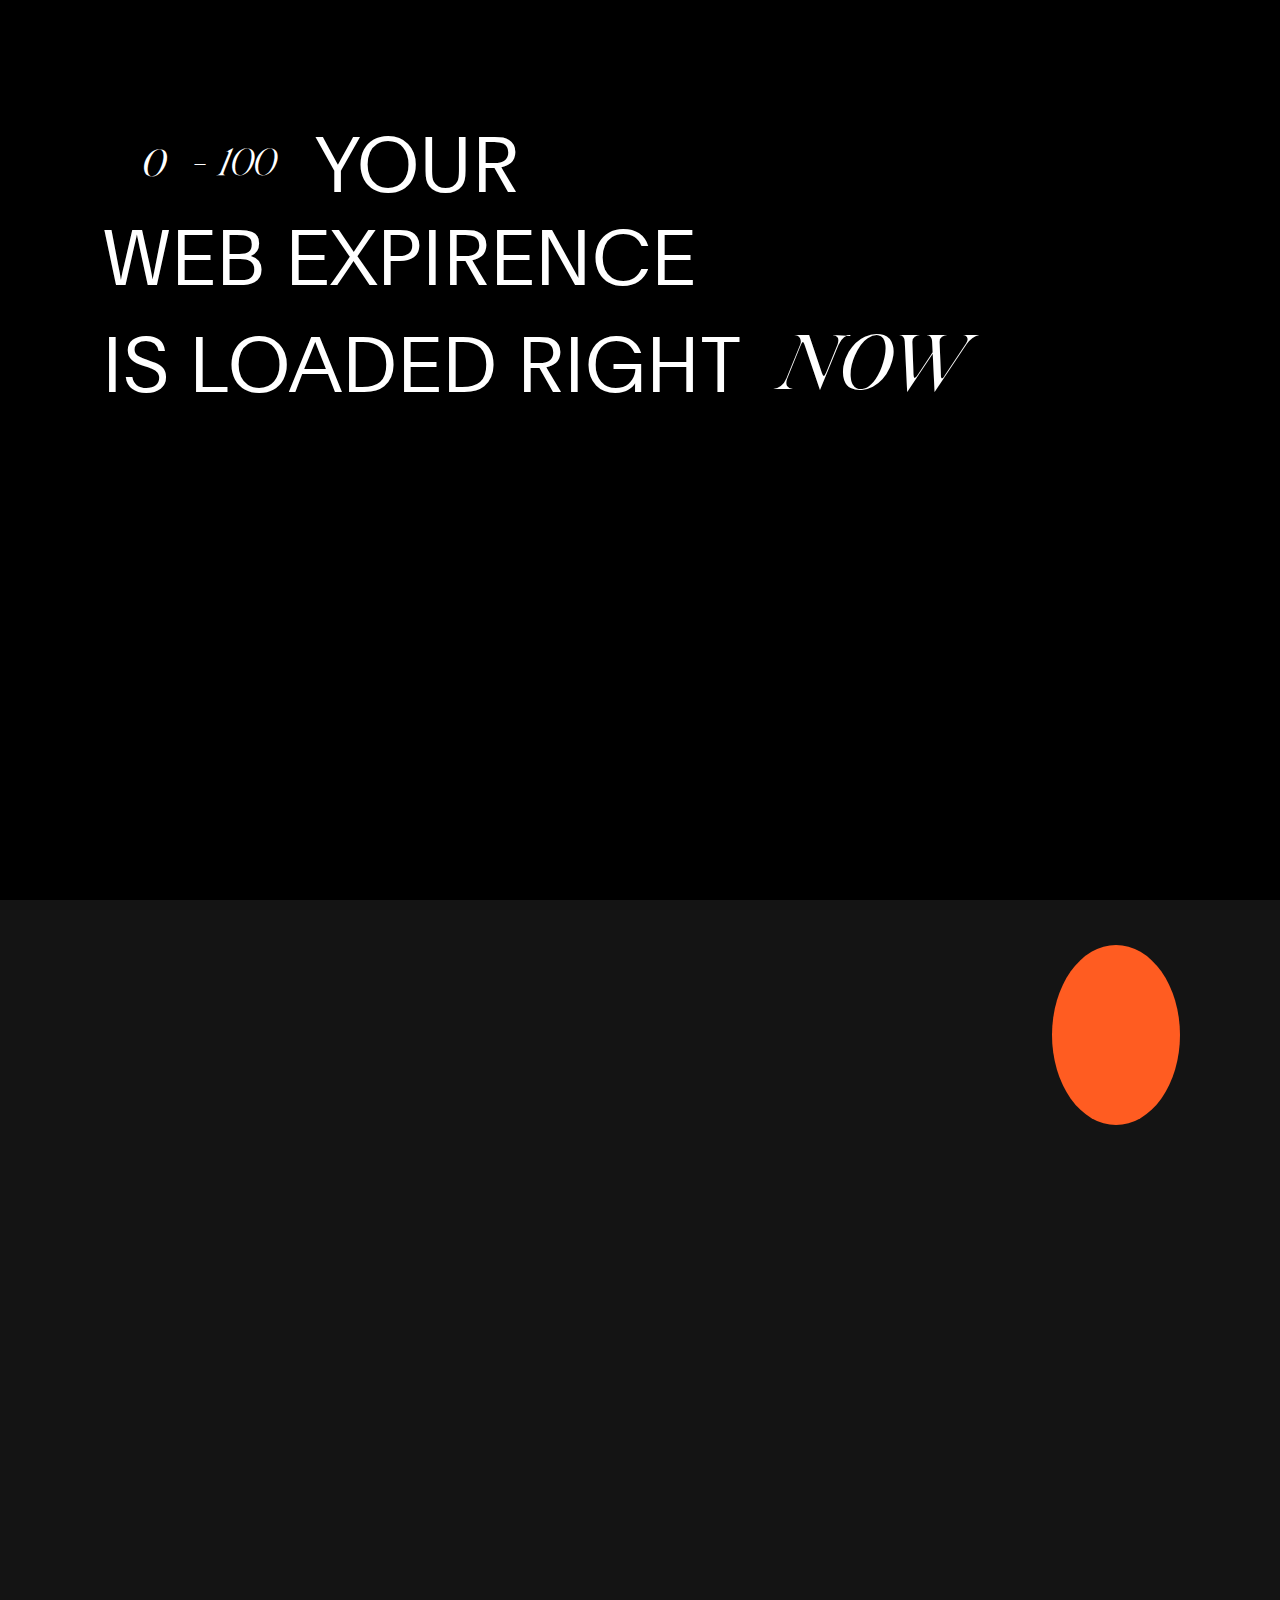
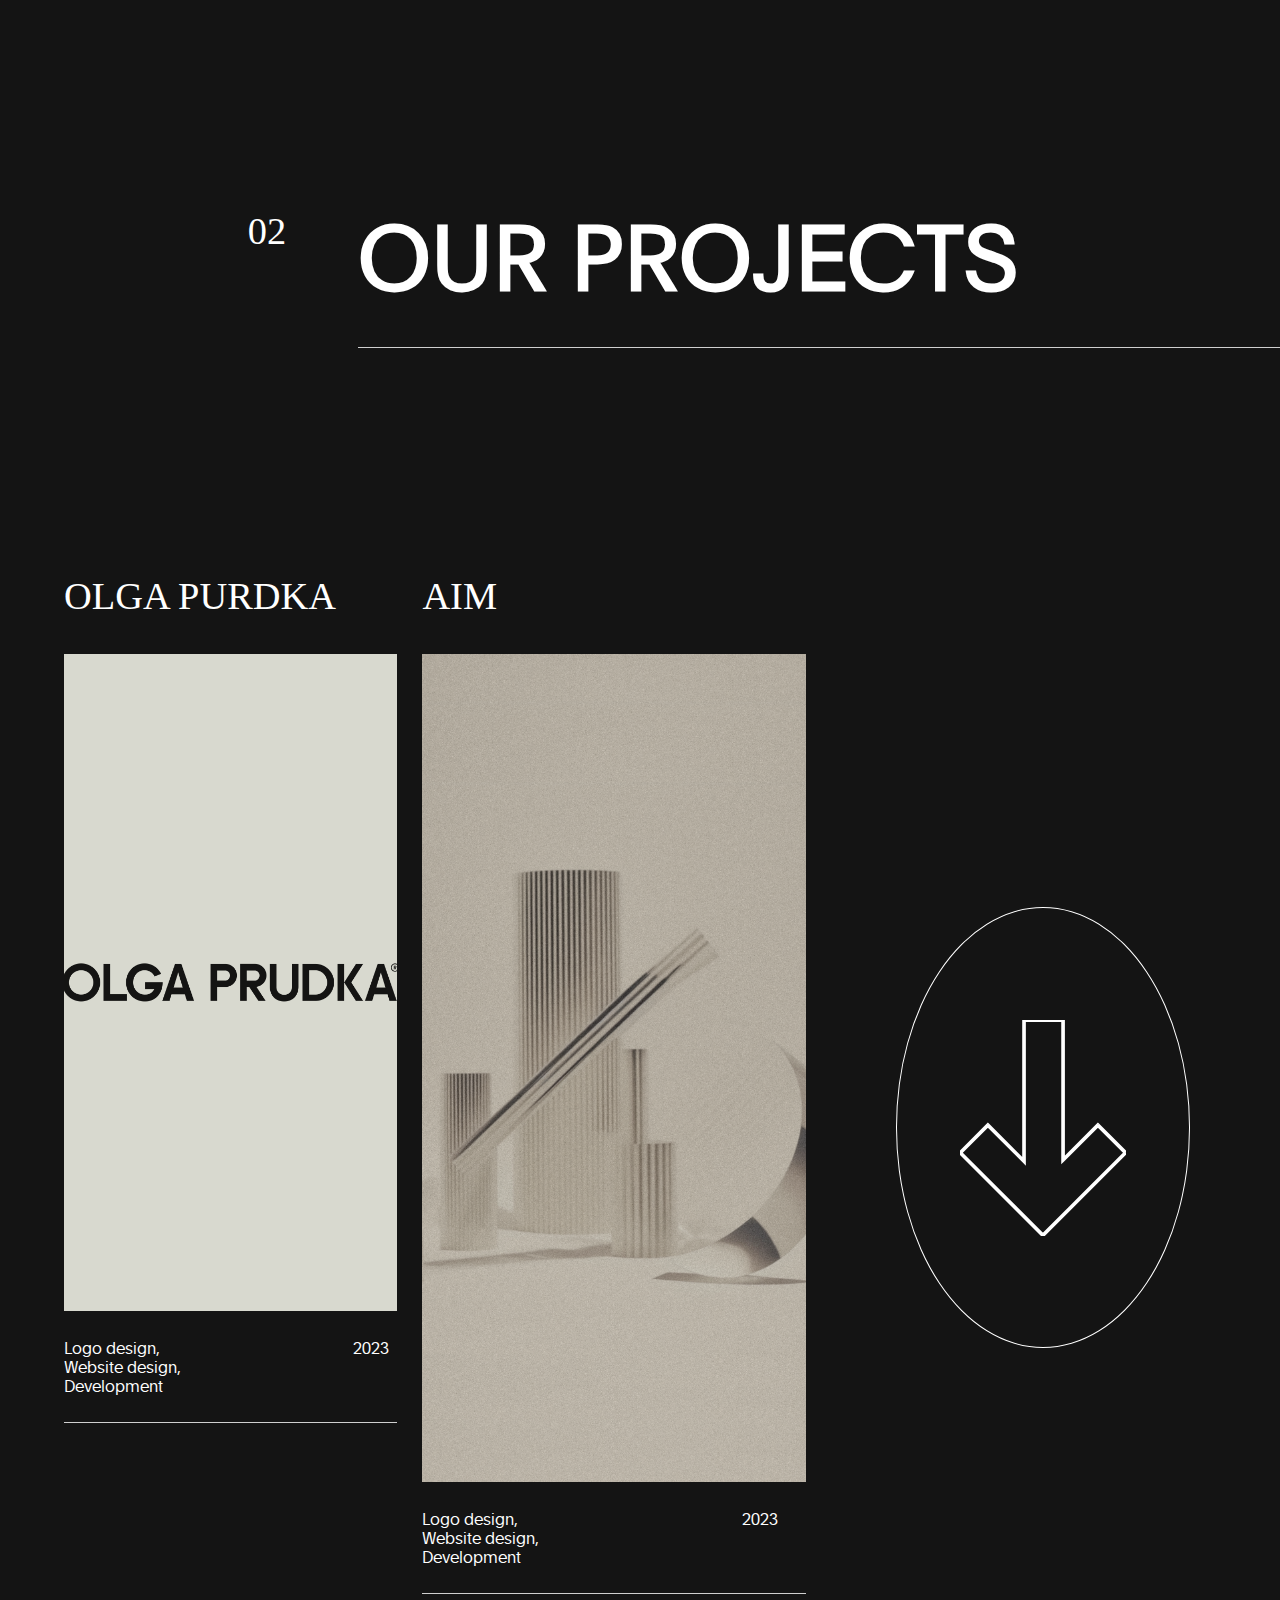
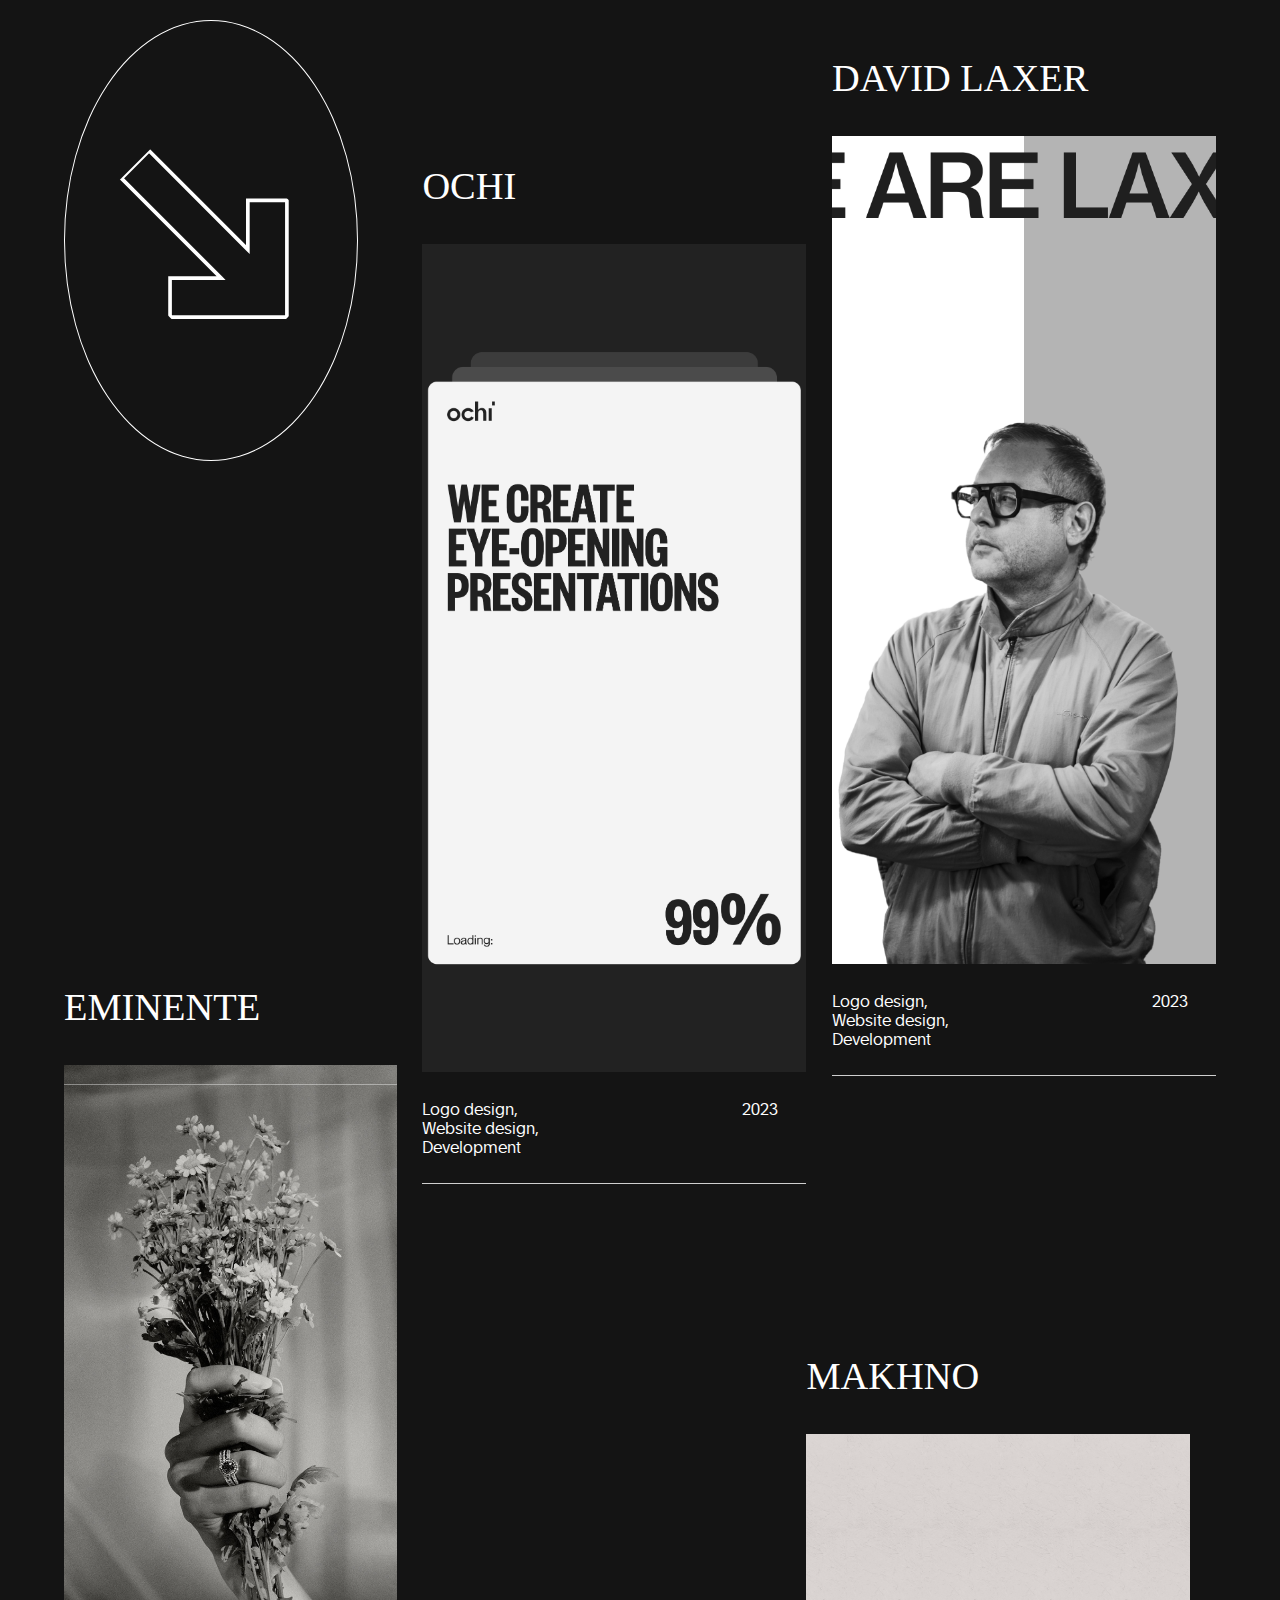
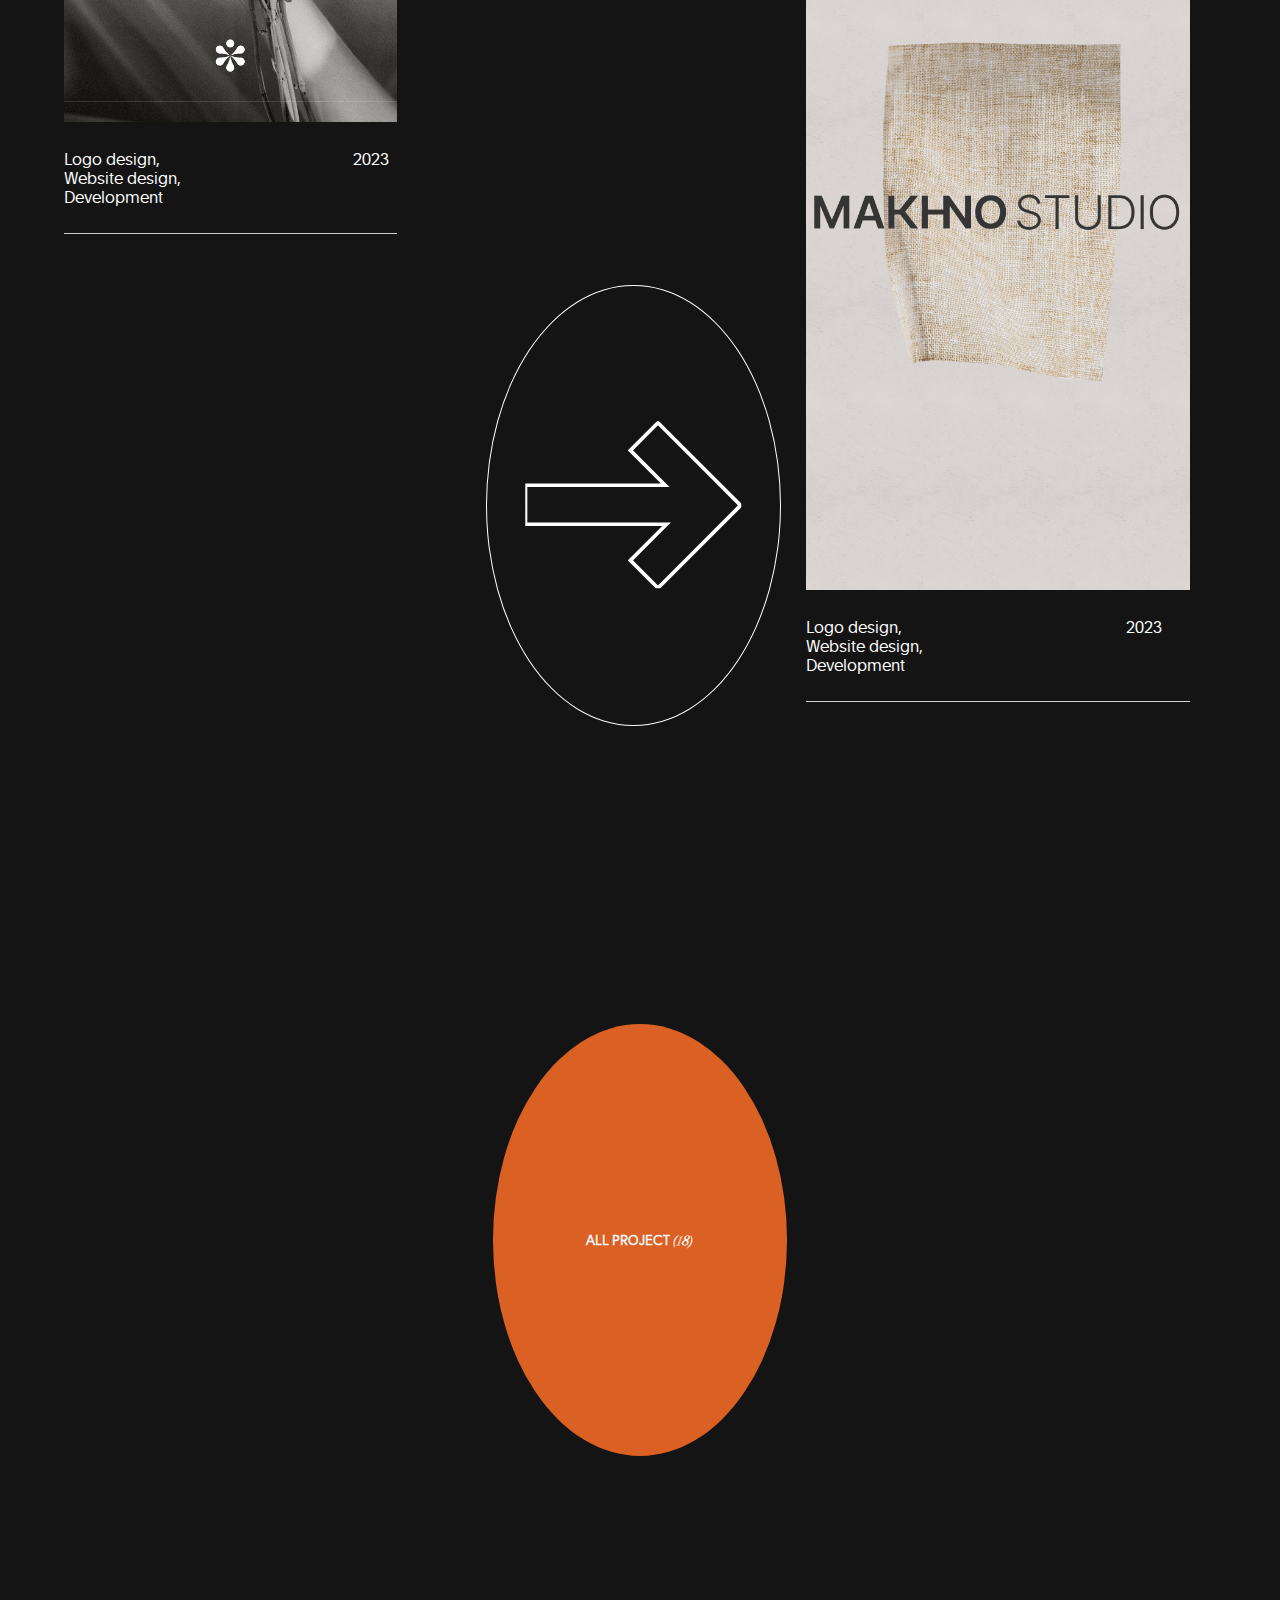
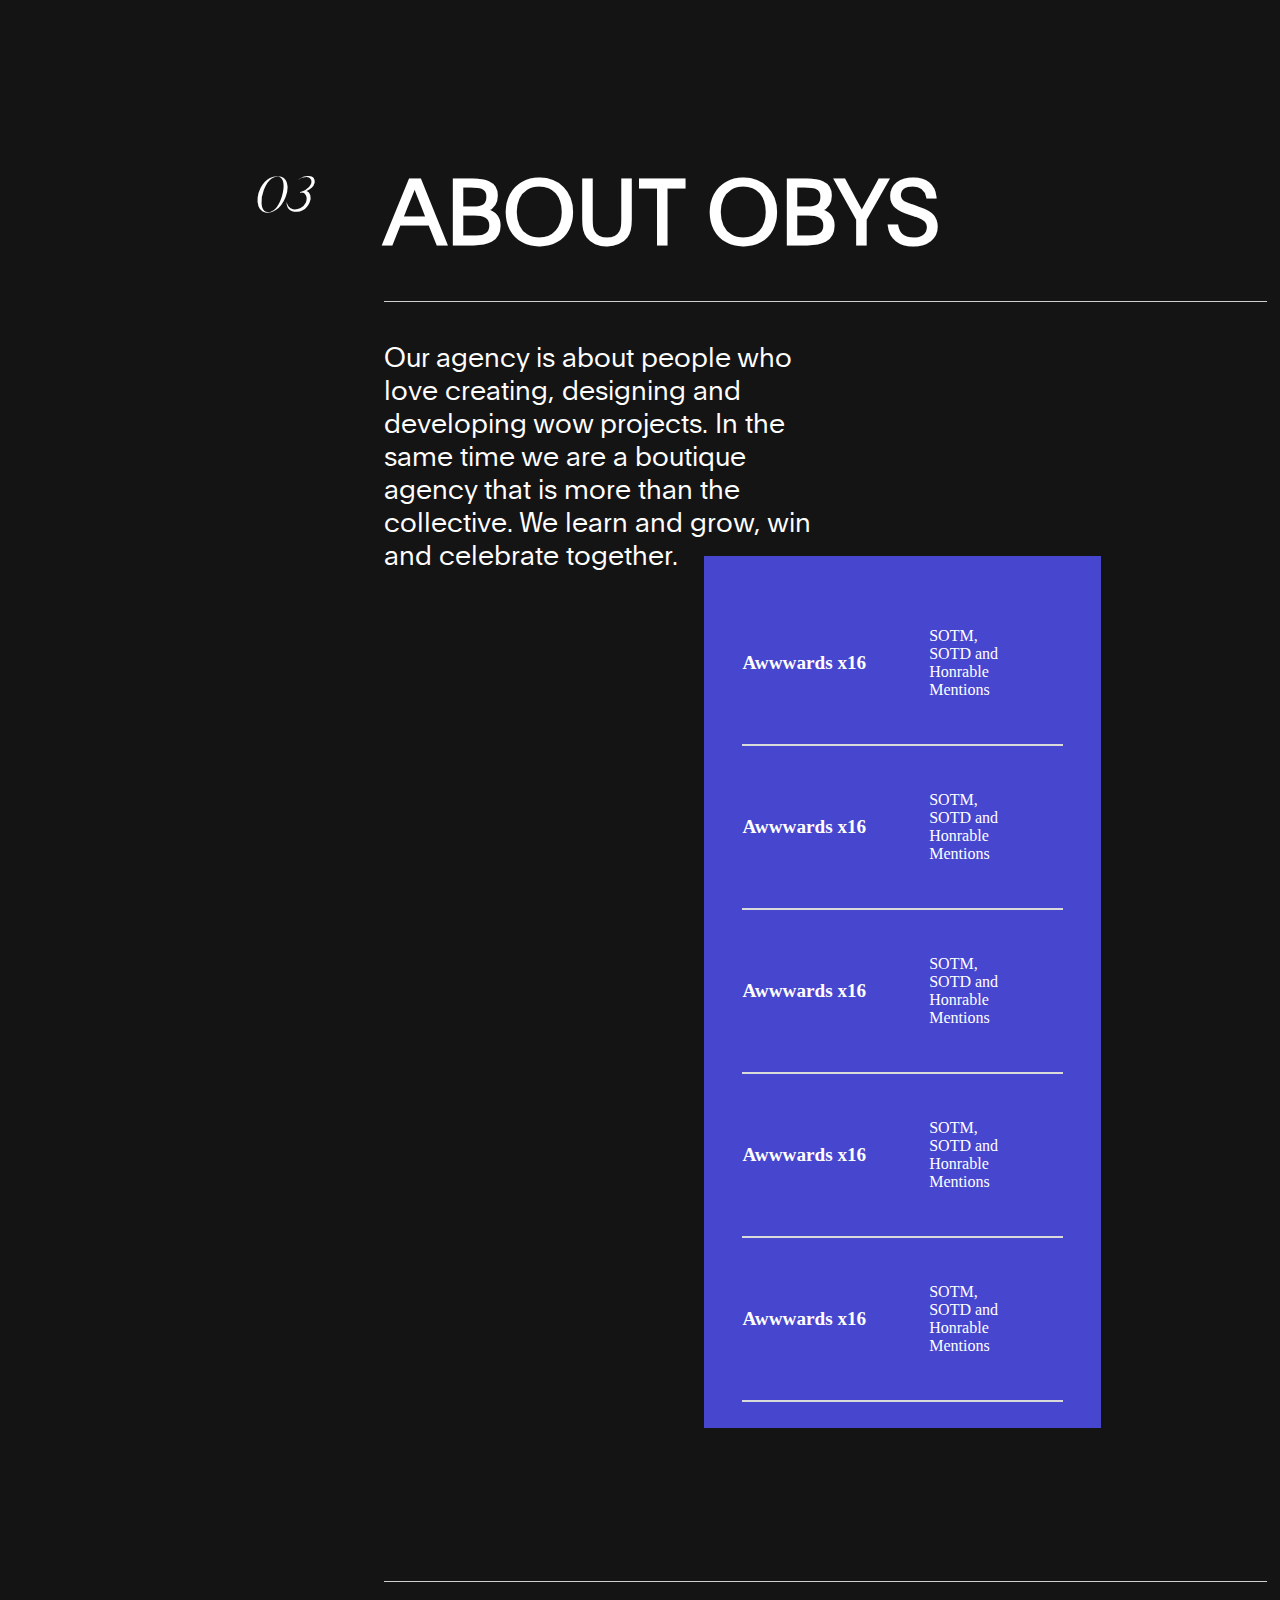
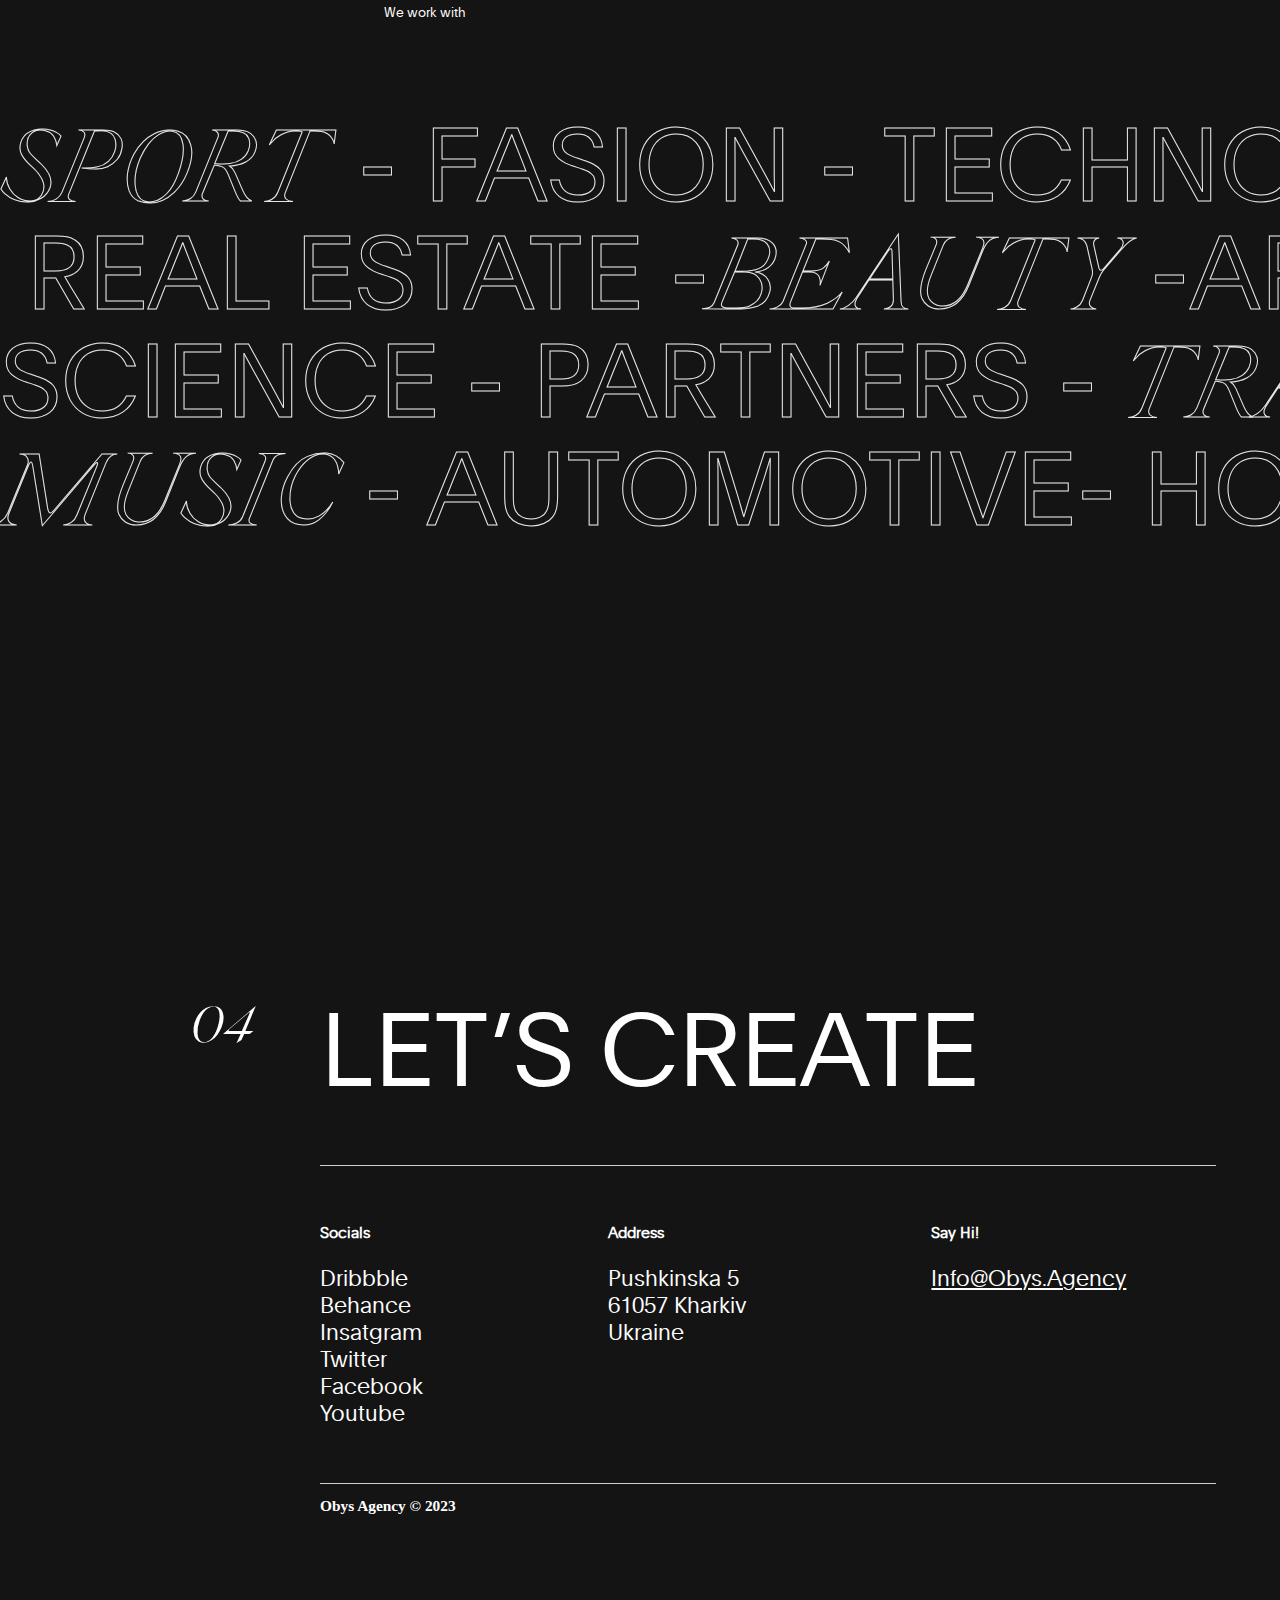
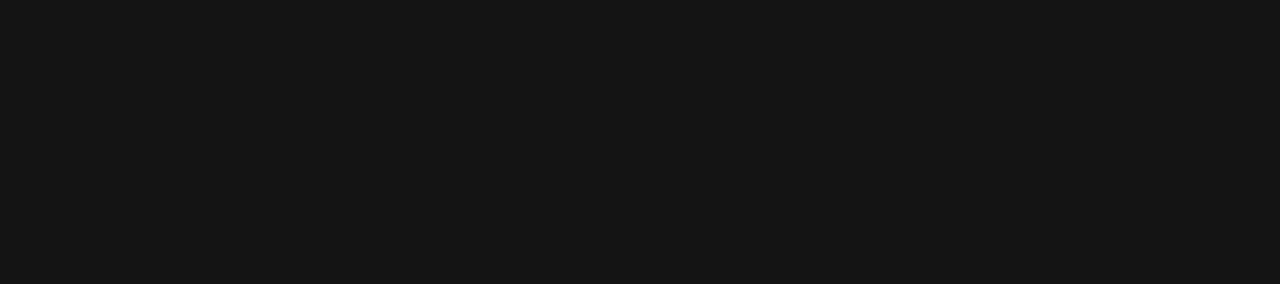
==== index.html @ 598ac2f7 "obys agency clone" ====
<!DOCTYPE html>
<html lang="en">

<head>
    <meta charset="UTF-8">
    <meta name="viewport" content="width=device-width, initial-scale=1.0">
    <title>Obys Agency</title>
    <!-- favicon -->
    <link rel="shortcut icon" href="./assets/favicon.png" type="image/x-icon">
    <!-- locomotive css  -->
    <link rel="stylesheet" href="https://cdn.jsdelivr.net/npm/locomotive-scroll@3.5.4/dist/locomotive-scroll.css">
    <!-- shery css  -->
    <link rel="stylesheet" href="https://cdn.jsdelivr.net/gh/aayushchouhan24/sheryjs@main/dist/Shery.css" />
    <!-- remixicon cdn  -->
    <link href="https://cdn.jsdelivr.net/npm/remixicon@3.5.0/fonts/remixicon.css" rel="stylesheet">
    <!-- css file  -->
    <link rel="stylesheet" href="app.css">
</head>

<body>
    <div id="loader">
        <div class="loader-content-1">
            <div id="counter-container">
                <h5 id="counter">0</h5>
                <h6>- 100</h6>
            </div>
            <h1>Your</h1>
        </div>
        <div class="loader-content-1">
            <h1>Web expirence</h1>
        </div>
        <div class="loader-content-1 avinash">
            <h1>is loaded right</h1>
            <h2 id="now">Now</h2>
        </div>
    </div>
    <div id="main">
        <div id="page1" data-scroll>
            <nav class="navbar">
                <div id="logo">
                    <svg class="brand__svg" width="71" height="27" viewBox="0 0 71 27">
                        <path
                            d="M40.7622 24.5917C40.7622 23.6724 41.4511 22.9829 42.3697 22.9829C43.2883 22.9829 43.9773 23.6724 43.9773 24.5917C43.9773 25.511 43.2883 26.2005 42.3697 26.2005C41.566 26.2005 40.7622 25.3961 40.7622 24.5917Z"
                            fill="currentColor"></path>
                        <path
                            d="M65.7937 8.96329C65.7937 8.04398 66.4826 7.35449 67.4012 7.35449C68.3198 7.35449 69.0087 8.04398 69.0087 8.96329C69.0087 9.88261 68.3198 10.5721 67.4012 10.5721C66.4826 10.5721 65.7937 9.88261 65.7937 8.96329Z"
                            fill="currentColor"></path>
                        <path
                            d="M59.019 18.3861C59.019 17.4668 59.708 16.7773 60.6266 16.7773C61.5451 16.7773 62.2341 17.4668 62.2341 18.3861C62.2341 19.3055 61.5451 19.9949 60.6266 19.9949C59.8228 19.9949 59.019 19.3055 59.019 18.3861Z"
                            fill="currentColor"></path>
                        <path
                            d="M41.3365 9.88276C40.5327 8.27396 39.6142 7.8143 39.04 7.58447H46.3887C45.9294 7.8143 45.0108 8.04413 45.0108 8.96344C45.0108 9.19327 45.1257 9.65293 45.3553 10.1126L48.3407 16.6627L46.5035 20.225L41.3365 9.88276Z"
                            fill="currentColor"></path>
                        <path
                            d="M51.8998 9.30819C51.8998 8.04413 50.9812 7.69939 50.2922 7.58447H54.6555C53.8517 7.8143 52.8183 8.27396 51.7849 10.1126C51.8998 9.88276 51.8998 9.65293 51.8998 9.30819Z"
                            fill="currentColor"></path>
                        <path
                            d="M66.7122 17.9266C66.7122 16.2029 65.2195 15.6283 63.0378 14.5941C60.8562 13.5599 59.019 12.7555 59.019 10.8019C59.019 8.73348 60.971 7.12468 64.1861 7.00977C63.1527 7.23959 62.3489 8.15891 62.3489 9.42296C62.3489 10.9168 63.612 11.4914 65.9084 12.5256C68.2049 13.5599 70.2717 14.4792 70.2717 16.6626C70.2717 19.1907 67.4011 20.3398 64.6454 20.4547C65.9084 20.2249 66.7122 19.1907 66.7122 17.9266Z"
                            fill="currentColor"></path>
                        <path
                            d="M21.0129 2.64303C21.0129 1.6088 20.3239 0.919313 19.2905 0.689485L24.4576 0V20.3398C24.4576 20.3398 22.6204 20.4547 20.8981 21.8337V2.64303H21.0129Z"
                            fill="currentColor"></path>
                        <path
                            d="M34.6764 14.0195C34.6764 10.4572 31.691 7.58432 27.9019 7.35449C30.1983 7.69923 30.8873 11.4914 30.8873 14.0195C30.8873 16.5476 30.1983 20.2249 27.9019 20.6845C31.8058 20.4547 34.6764 17.5819 34.6764 14.0195Z"
                            fill="currentColor"></path>
                        <path
                            d="M14.9269 14.0195C14.9269 10.4572 11.9415 7.58432 8.15234 7.35449C10.4488 7.69923 11.1377 11.4914 11.1377 14.0195C11.1377 16.5476 10.4488 20.2249 8.15234 20.6845C11.9415 20.4547 14.9269 17.5819 14.9269 14.0195Z"
                            fill="currentColor"></path>
                        <path
                            d="M0 14.0195C0 10.4572 2.9854 7.58432 6.77456 7.35449C4.4781 7.69923 3.78916 11.4914 3.78916 14.0195C3.78916 16.5476 4.4781 20.2249 6.77456 20.6845C2.9854 20.4547 0 17.5819 0 14.0195Z"
                            fill="currentColor"></path>
                    </svg>
                </div>
                <div class="nav-link">
                    <h4>work</h4>
                    <h4>about</h4>
                    <h4>contact</h4>
                </div>
            </nav>
            <div id="page1-container" data-scroll>
                <div class="hero" id="hero1">
                    <h1>we design</h1>
                </div>
                <div class="hero" id="hero2">
                    <h1>unique</h1>
                </div>
                <div class="hero" id="hero3">
                    <h1>Web</h1>
                    <h1>/</h1>
                    <h1>Graphic</h1>
                </div>
                <div class="hero" id="hero4">
                    <h1>expirence</h1>
                </div>
                <img id="flag" src="imges/Flag.jpg" alt="">
            </div>
        </div>

        <div id="page2" data-scroll>
            <div class="video-container" data-scroll>
                <div id="video-cursor">
                    <i class="ri-play-mini-fill"></i>
                </div>
                <video loop src="https://obys.agency/wp-content/uploads/2022/11/Obys-Showreel-2022.mp4"></video>
            </div>
        </div>

        <div id="page3" data-scroll>
            <h1>our projects</h1>
            <div class="underline-div">
                <div class="underline"></div>
            </div>
            <div id="image-container">
                <div class="container">
                    <div class="image-text">
                        <span>olga purdka</span>
                    </div>
                    <div class="image">
                        <img src="imges/Olga_Prudka_1.png" alt="">
                        <img src="imges/Olga_Prudka_2.png" alt="">
                    </div>
                    <div class="image-under-text">
                        <p>Logo design, Website design, Development</p>
                        <p class="margin-right">2023</p>
                    </div>
                    <div class="underline-text"></div>
                </div>
                <div class="container">
                    <div class="image-text">
                        <span>aim</span>
                    </div>
                    <div class="image image-special">
                        <img src="imges/AIM-1.png" alt="">
                        <img src="imges/AIM-2.png" alt="">
                    </div>
                    <div class="image-under-text">
                        <p>Logo design, Website design, Development</p>
                        <p class="margin-right">2023</p>
                    </div>
                    <div class="underline-text"></div>
                </div>
                <div class="circle-1">
                    <svg class="button__arrow" viewBox="0 0 91 118" fill="none">
                        <path
                            d="M15.2307 57.4152L15.9378 56.708L15.2307 56.0009L14.5236 56.708L15.2307 57.4152ZM34.9813 77.1658L34.2742 77.8729L35.9813 79.58L35.9813 77.1658L34.9813 77.1658ZM0.151478 72.4944L-0.555622 71.7873L-1.26273 72.4944L-0.555622 73.2015L0.151478 72.4944ZM45.29 117.633L44.5828 118.34L45.29 119.047L45.9971 118.34L45.29 117.633ZM60.3692 102.554L61.0763 103.261L61.7839 102.553L61.0758 101.846L60.3692 102.554ZM60.3685 102.553L59.6614 101.846L58.9538 102.553L59.6619 103.261L60.3685 102.553ZM90.427 72.4944L91.1341 73.2015L91.8412 72.4944L91.1341 71.7873L90.427 72.4944ZM75.3478 57.4152L76.0549 56.7081L75.3478 56.001L74.6407 56.7081L75.3478 57.4152ZM56.3065 76.4565L55.3065 76.4565L55.3065 78.8707L57.0136 77.1636L56.3065 76.4565ZM56.3065 0.120074L57.3065 0.120074L57.3065 -0.879926L56.3065 -0.879926L56.3065 0.120074ZM34.9813 0.120076L34.9813 -0.879924L33.9813 -0.879924L33.9813 0.120076L34.9813 0.120076ZM14.5236 58.1223L34.2742 77.8729L35.6884 76.4587L15.9378 56.708L14.5236 58.1223ZM0.858585 73.2015L15.9378 58.1223L14.5236 56.708L-0.555622 71.7873L0.858585 73.2015ZM45.9971 116.926L0.858585 71.7873L-0.555622 73.2015L44.5828 118.34L45.9971 116.926ZM59.662 101.846L44.5828 116.926L45.9971 118.34L61.0763 103.261L59.662 101.846ZM59.6619 103.261L59.6625 103.261L61.0758 101.846L61.0751 101.845L59.6619 103.261ZM61.0756 103.26L91.1341 73.2015L89.7199 71.7873L59.6614 101.846L61.0756 103.26ZM91.1341 71.7873L76.0549 56.7081L74.6407 58.1223L89.7199 73.2015L91.1341 71.7873ZM74.6407 56.7081L55.5994 75.7494L57.0136 77.1636L76.0549 58.1223L74.6407 56.7081ZM57.3065 76.4565L57.3065 0.120074L55.3065 0.120074L55.3065 76.4565L57.3065 76.4565ZM56.3065 -0.879926L34.9813 -0.879924L34.9813 1.12008L56.3065 1.12007L56.3065 -0.879926ZM33.9813 0.120076L33.9813 77.1658L35.9813 77.1658L35.9813 0.120076L33.9813 0.120076Z"
                            fill="currentColor"></path>
                    </svg>
                    <div class="circle-in">
                        <p>We are thrilled to have you on board. We hope you enjoy the projects 🧡</p>
                    </div>
                </div>
                <div class="circle-2">
                    <svg class="button__arrow" viewBox="0 0 91 118" fill="none">
                        <path
                            d="M15.2307 57.4152L15.9378 56.708L15.2307 56.0009L14.5236 56.708L15.2307 57.4152ZM34.9813 77.1658L34.2742 77.8729L35.9813 79.58L35.9813 77.1658L34.9813 77.1658ZM0.151478 72.4944L-0.555622 71.7873L-1.26273 72.4944L-0.555622 73.2015L0.151478 72.4944ZM45.29 117.633L44.5828 118.34L45.29 119.047L45.9971 118.34L45.29 117.633ZM60.3692 102.554L61.0763 103.261L61.7839 102.553L61.0758 101.846L60.3692 102.554ZM60.3685 102.553L59.6614 101.846L58.9538 102.553L59.6619 103.261L60.3685 102.553ZM90.427 72.4944L91.1341 73.2015L91.8412 72.4944L91.1341 71.7873L90.427 72.4944ZM75.3478 57.4152L76.0549 56.7081L75.3478 56.001L74.6407 56.7081L75.3478 57.4152ZM56.3065 76.4565L55.3065 76.4565L55.3065 78.8707L57.0136 77.1636L56.3065 76.4565ZM56.3065 0.120074L57.3065 0.120074L57.3065 -0.879926L56.3065 -0.879926L56.3065 0.120074ZM34.9813 0.120076L34.9813 -0.879924L33.9813 -0.879924L33.9813 0.120076L34.9813 0.120076ZM14.5236 58.1223L34.2742 77.8729L35.6884 76.4587L15.9378 56.708L14.5236 58.1223ZM0.858585 73.2015L15.9378 58.1223L14.5236 56.708L-0.555622 71.7873L0.858585 73.2015ZM45.9971 116.926L0.858585 71.7873L-0.555622 73.2015L44.5828 118.34L45.9971 116.926ZM59.662 101.846L44.5828 116.926L45.9971 118.34L61.0763 103.261L59.662 101.846ZM59.6619 103.261L59.6625 103.261L61.0758 101.846L61.0751 101.845L59.6619 103.261ZM61.0756 103.26L91.1341 73.2015L89.7199 71.7873L59.6614 101.846L61.0756 103.26ZM91.1341 71.7873L76.0549 56.7081L74.6407 58.1223L89.7199 73.2015L91.1341 71.7873ZM74.6407 56.7081L55.5994 75.7494L57.0136 77.1636L76.0549 58.1223L74.6407 56.7081ZM57.3065 76.4565L57.3065 0.120074L55.3065 0.120074L55.3065 76.4565L57.3065 76.4565ZM56.3065 -0.879926L34.9813 -0.879924L34.9813 1.12008L56.3065 1.12007L56.3065 -0.879926ZM33.9813 0.120076L33.9813 77.1658L35.9813 77.1658L35.9813 0.120076L33.9813 0.120076Z"
                            fill="currentColor"></path>
                    </svg>
                    <div class="circle-in">
                        <p>It will make you WOW! 😉</p>
                    </div>
                </div>
                <div class="container" id="container-1">
                    <div class="image-text">
                        <span>ochi</span>
                    </div>
                    <div class="image image-special-2">
                        <img src="imges/OCHI.png" alt="">
                        <img src="imges/OCHI_2-1.png" alt="">
                        <img src="imges/OCHI_3.png" alt="">
                    </div>
                    <div class="image-under-text">
                        <p>Logo design, Website design, Development</p>
                        <p class="margin-right">2023</p>
                    </div>
                    <div class="underline-text"></div>
                </div>
                <div class="container">
                    <div class="image-text">
                        <span>david laxer</span>
                    </div>
                    <div class="image image-special">
                        <img src="imges/Laxer_1-2.png" alt="">
                        <img src="imges/Laxer_2.png" alt="">
                    </div>
                    <div class="image-under-text">
                        <p>Logo design, Website design, Development</p>
                        <p class="margin-right">2023</p>
                    </div>
                    <div class="underline-text"></div>
                </div>
                <div class="container" id="container-2">
                    <div class="image-text">
                        <span>eminente</span>
                    </div>
                    <div class="image">
                        <img src="imges/Éminente_First.png" alt="">
                        <img src="imges/Éminente_Second.png" alt="">
                    </div>
                    <div class="image-under-text">
                        <p>Logo design, Website design, Development</p>
                        <p class="margin-right">2023</p>
                    </div>
                    <div class="underline-text"></div>
                </div>
                <div class="circle-3">
                    <svg class="button__arrow" viewBox="0 0 91 118" fill="none">
                        <path
                            d="M15.2307 57.4152L15.9378 56.708L15.2307 56.0009L14.5236 56.708L15.2307 57.4152ZM34.9813 77.1658L34.2742 77.8729L35.9813 79.58L35.9813 77.1658L34.9813 77.1658ZM0.151478 72.4944L-0.555622 71.7873L-1.26273 72.4944L-0.555622 73.2015L0.151478 72.4944ZM45.29 117.633L44.5828 118.34L45.29 119.047L45.9971 118.34L45.29 117.633ZM60.3692 102.554L61.0763 103.261L61.7839 102.553L61.0758 101.846L60.3692 102.554ZM60.3685 102.553L59.6614 101.846L58.9538 102.553L59.6619 103.261L60.3685 102.553ZM90.427 72.4944L91.1341 73.2015L91.8412 72.4944L91.1341 71.7873L90.427 72.4944ZM75.3478 57.4152L76.0549 56.7081L75.3478 56.001L74.6407 56.7081L75.3478 57.4152ZM56.3065 76.4565L55.3065 76.4565L55.3065 78.8707L57.0136 77.1636L56.3065 76.4565ZM56.3065 0.120074L57.3065 0.120074L57.3065 -0.879926L56.3065 -0.879926L56.3065 0.120074ZM34.9813 0.120076L34.9813 -0.879924L33.9813 -0.879924L33.9813 0.120076L34.9813 0.120076ZM14.5236 58.1223L34.2742 77.8729L35.6884 76.4587L15.9378 56.708L14.5236 58.1223ZM0.858585 73.2015L15.9378 58.1223L14.5236 56.708L-0.555622 71.7873L0.858585 73.2015ZM45.9971 116.926L0.858585 71.7873L-0.555622 73.2015L44.5828 118.34L45.9971 116.926ZM59.662 101.846L44.5828 116.926L45.9971 118.34L61.0763 103.261L59.662 101.846ZM59.6619 103.261L59.6625 103.261L61.0758 101.846L61.0751 101.845L59.6619 103.261ZM61.0756 103.26L91.1341 73.2015L89.7199 71.7873L59.6614 101.846L61.0756 103.26ZM91.1341 71.7873L76.0549 56.7081L74.6407 58.1223L89.7199 73.2015L91.1341 71.7873ZM74.6407 56.7081L55.5994 75.7494L57.0136 77.1636L76.0549 58.1223L74.6407 56.7081ZM57.3065 76.4565L57.3065 0.120074L55.3065 0.120074L55.3065 76.4565L57.3065 76.4565ZM56.3065 -0.879926L34.9813 -0.879924L34.9813 1.12008L56.3065 1.12007L56.3065 -0.879926ZM33.9813 0.120076L33.9813 77.1658L35.9813 77.1658L35.9813 0.120076L33.9813 0.120076Z"
                            fill="currentColor"></path>
                    </svg>
                    <div class="circle-in">
                        <p>We like its color palette 🎨</p>
                    </div>
                </div>
                <div class="container" id="container-3">
                    <div class="image-text">
                        <span>makhno</span>
                    </div>
                    <div class="image image-special-3">
                        <img src="imges/Makhno_First.png" alt="">
                        <img src="imges/makhno-_img1-x2.png" alt="">
                    </div>
                    <div class="image-under-text">
                        <p>Logo design, Website design, Development</p>
                        <p class="margin-right">2023</p>
                    </div>
                    <div class="underline-text"></div>
                </div>
            </div>
            <div id="circle-4">
                <div id="circle-project">
                    <p>all project <span>(18)</span></p>
                </div>
            </div>
        </div>
        <div id="page4" data-scroll>
            <div id="page4-container">
                <div id="heading">
                    <h1>ABOUT
                        OBYS</h1>
                </div>
                <div class="underline-div">
                    <div class="underline"></div>
                </div>
                <p>Our
                    agency
                    is
                    about
                    people
                    who

                    love
                    creating,
                    designing
                    and

                    developing
                    wow
                    projects.
                    In
                    the

                    same
                    time
                    we
                    are
                    a
                    boutique

                    agency
                    that
                    is
                    more
                    than
                    the

                    collective.
                    We
                    learn
                    and
                    grow,
                    win

                    and
                    celebrate
                    together.
                </p>
                <div class="page4-container-flex">
                    <img src="https://obys.agency/wp-content/uploads/2020/07/content-image01.jpg" alt="">
                    <p>
                        We are happy to present our new website and updated version of Obys agency. As before we are
                        open
                        for new projects
                        worldwide!
                        <br>

                        Would you like to have award winning site or unique branding style, please say hi to our manager
                        —info@obys.agency.
                        And we will help you with the pleasure.
                    </p>
                </div>
                <div id="page4-info-container">
                    <div class="page4-info">
                        <h5>Awwwards x16</h5>
                        <p>SOTM, SOTD and Honrable Mentions</p>
                    </div>
                    <div class="page4-info">
                        <h5>Awwwards x16</h5>
                        <p>SOTM, SOTD and Honrable Mentions</p>
                    </div>
                    <div class="page4-info">
                        <h5>Awwwards x16</h5>
                        <p>SOTM, SOTD and Honrable Mentions</p>
                    </div>
                    <div class="page4-info">
                        <h5>Awwwards x16</h5>
                        <p>SOTM, SOTD and Honrable Mentions</p>
                    </div>
                    <div class="page4-info">
                        <h5>Awwwards x16</h5>
                        <p>SOTM, SOTD and Honrable Mentions</p>
                    </div>
                </div>
                <div class="underline1"></div>
                <h6>We work with</h6>
            </div>
        </div>
        <div id="page5" data-scroll="">
            <div class="el-1">
                <h1><span>sport</span> - fasion - technology -</h1>
                <h1><span>sport</span> - fasion - technology -</h1>
            </div>
            <div class="el-2">
                <h1>REAL ESTATE - <span>BEAUTY</span> -ARCHITECTURE -</h1>
                <h1>REAL ESTATE -<span>BEAUTY</span> -ARCHITECTURE -</h1>
            </div>
            <div class="el-1">
                <h1>science - PARTNERS - <span>TRAVEL</span> -</h1>
                <h1>science - PARTNERS - <span>TRAVEL</span> -</h1>
            </div>
            <div class="el-2">
                <h1><span>MUSIC</span> - AUTOMOTIVE- HOTELS -</h1>
                <h1><span>MUSIC</span> - AUTOMOTIVE- HOTELS -</h1>
            </div>
        </div>
        <div id="page6">
            <div class="page6-container">
                <h1>LET’S CREATE</h1>
                <div class="underline3"></div>
                <div class="page6-container-info">
                    <div id="social">
                        <div>
                            <h2>socials</h2>
                        </div>
                        <h4>dribbble</h4>
                        <h4>behance</h4>
                        <h4>insatgram</h4>
                        <h4>twitter</h4>
                        <h4>facebook</h4>
                        <h4>youtube</h4>
                    </div>
                    <div id="address">
                        <div>
                            <h2>address</h2>
                        </div>
                        <h4>Pushkinska 5</h4>
                        <h4>61057 Kharkiv</h4>
                        <h4>Ukraine</h4>
                    </div>
                    <div id="hi">
                        <div>
                            <h2>say hi!</h2>
                        </div>
                        <h4><a href="#">info@obys.agency</a></h4>
                    </div>
                </div>
                <div class="underline3" id="ud-3"></div>
                <h5 class="end">Obys Agency © 2023</h5>
            </div>

        </div>
    </div>
    <!-- main over -->

    <!-- locomotive js  -->
    <script src="https://cdn.jsdelivr.net/npm/locomotive-scroll@3.5.4/dist/locomotive-scroll.js"></script>

    <!-- gsap cdn  -->
    <script src="https://cdnjs.cloudflare.com/ajax/libs/gsap/3.12.2/gsap.min.js"
        integrity="sha512-16esztaSRplJROstbIIdwX3N97V1+pZvV33ABoG1H2OyTttBxEGkTsoIVsiP1iaTtM8b3+hu2kB6pQ4Clr5yug=="
        crossorigin="anonymous" referrerpolicy="no-referrer"></script>

    <!-- scrolltrigger cdn  -->
    <script src="https://cdnjs.cloudflare.com/ajax/libs/gsap/3.12.2/ScrollTrigger.min.js"
        integrity="sha512-Ic9xkERjyZ1xgJ5svx3y0u3xrvfT/uPkV99LBwe68xjy/mGtO+4eURHZBW2xW4SZbFrF1Tf090XqB+EVgXnVjw=="
        crossorigin="anonymous" referrerpolicy="no-referrer"></script>

    <!-- Three JS cdn  -->
    <script src="https://cdnjs.cloudflare.com/ajax/libs/three.js/0.155.0/three.min.js"></script>

    <!-- controlKit for debunging -->
    <script src="https://cdn.jsdelivr.net/gh/automat/controlkit.js@master/bin/controlKit.min.js"></script>

    <!-- Shery JS cdn  -->
    <script type="text/javascript"
        src="https://cdn.jsdelivr.net/gh/aayushchouhan24/sheryjs@main/dist/Shery.js"></script>

    <!-- JavaScript file  -->
    <script src="app.js"></script>
</body>

</html>
---- app.css ----
@font-face {
    font-family: "font1";
    src: url(plain-light-webfont.ttf);
}

@font-face {
    font-family: "font2";
    src: url(plain-regular-webfont.ttf);
}

@font-face {
    font-family: "font3";
    src: url(silkserif-lightitalic-webfont.ttf);
}

@font-face {
    font-family: "font4";
    src: url(silkserif-regularitalic-webfont.ttf);
}

* {
    padding: 0;
    margin: 0;
    box-sizing: border-box;
    color: white;
}

html,
body {
    height: 100%;
    width: 100%;
}

body {
    overflow-x: hidden;
}

.mousefollower {
    border: 2px solid #fff;
    background-color: rgb(255, 255, 255);
    scale: 2;
    mix-blend-mode: difference;
}

#loader {
    height: 100%;
    background-color: black;
    position: fixed;
    z-index: 9999;
    width: 100%;
    padding: 9vw 8vw;
}

.loader-content-1 {
    display: flex;
    height: fit-content;
    overflow: hidden;
    gap: 3vw;
    align-items: center;
    justify-content: flex-start;
}

.loader-content-1 h5,
h6 {
    font-size: 3vw;
    font-family: font3;
    font-weight: 300;
}

#counter {
    width: 5vw;
    text-align: right;
    font-family: font4;
}

#counter-container {
    display: flex;
    justify-content: center;
    align-items: center;
    gap: 2vw;
}

.loader-content-1 h1 {
    font-weight: 400;
    font-family: font1;
    font-size: 6vw;
    text-transform: uppercase;
}

.loader-content-1 h2 {
    font-family: font4;
    font-weight: 400;
    font-size: 6vw;
    text-transform: uppercase;
    animation-name: loaderAnime;
    animation-duration: 2s;
    animation-iteration-count: infinite;
}


@keyframes loaderAnime {
    0% {
        font-famil: font1;
        -webkit-text-stroke: 1px #fff;
        color: #fff;
        font-weight: 500;
        opacity: 1;
    }

    48% {
        font-famil: font1;
        -webkit-text-stroke: 1px #fff;
        color: #fff;
        font-weight: 500;
        opacity: 0;
    }

    50% {
        font-family: font3;
        -webkit-text-stroke: 1px #fff;
        font-weight: 500;
        color: transparent;
        opacity: 1;
    }

    100% {
        font-family: font3;
        -webkit-text-stroke: 1px #fff;
        font-weight: 500;
        color: transparent;
        opacity: 0;
    }
}

#main {
    position: relative;
    background-color: black;
    z-index: 99;
    overflow: hidden;
}

#page1 {
    /* overflow: hidden; */
    height: 100vh;
    width: 100%;
    background-color: rgb(20, 20, 20);
    z-index: 100;
}

#menu {
    display: none;
}

nav {
    display: flex;
    justify-content: space-between;
    align-items: center;
    padding: 2.7vh 6vw;
    margin-bottom: 7vh;
}

nav .nav-link {
    display: flex;
    gap: 2vw;
}

nav .nav-link h4 {
    font-size: 1.2rem;
    font-weight: 400;
    font-family: font1;
}

#page1-container {
    width: 70vw;
    margin-left: 30%;
    height: fit-content;
    overflow: hidden;
    /* display: flex;
    align-items: center; */
    z-index: 999;
}

.hero {
    /* width: 70vw; */
    /* margin-left: 30%; */
    height: fit-content;
    overflow: hidden;
    display: flex;
    align-items: center;
    /* z-index: 999; */
    width: 100%;
    height: 100%;
}

#hero1::before {
    content: "01";
    position: absolute;
    font-size: 4vw;
    font-family: font3;
    right: 76vw;
    top: 24vh;
}

.hero h1 {
    font-size: 7vw;
    font-family: font2;
    text-transform: uppercase;
    letter-spacing: 0.3rem;
    font-weight: 575;
}

#hero3 h1:nth-child(1) {
    border-bottom: 10px solid #ffffff;
}

#hero3 h1:nth-child(3) {
    border-bottom: 10px solid #ffffff;
}

#hero3 h1:hover {
    -webkit-text-stroke: 1px #fff;
    color: transparent;
    font-weight: 200;
}

#page2 {
    height: 100vh;
    width: 100%;
    background-color: rgb(20, 20, 20);
    position: relative;
    padding: 17vh 3vw;
}

.video-container {
    height: 70vh;
    width: 71vw;
    position: relative;
    left: 23.81%;
    background-image: url("https://obys.agency/wp-content/uploads/2022/11/Showreel-2022-preview-1.jpg");
    background-size: cover;
    background-position: center;
}

.video-container img {
    width: 100%;
    position: absolute;
    height: 100%;
    object-fit: cover;
}

.video-container video {
    width: 100%;
    height: 100%;
    object-fit: cover;
}

#video-cursor {
    position: absolute;
    width: 10vw;
    top: -12vh;
    height: 20vh;
    border-radius: 50%;
    background-color: rgb(255, 92, 33);
    z-index: 999;
    display: flex;
    justify-content: center;
    align-items: center;
    left: 80%;
}

#video-cursor i {
    font-size: 2rem;
}

.underline {
    height: 0.08vw;
    width: 100%;
    background-color: #cfcfcf;
    margin: 3vw 0vw;
}

#page3 {
    min-height: 100vh;
    width: 100%;
    background-color: rgb(20, 20, 20);
    position: relative;
}

#page3 h1 {
    font-family: font1;
    font-size: 7vw;
    text-transform: uppercase;
    position: relative;
    margin-left: 28vw;

}

#page3 .underline {
    margin-left: 28vw;
}

#page3 h1::before {
    content: "02";
    position: absolute;
    font-size: 3vw;
    font-weight: 100;
    font-family: "silk serif";
    left: -12%;
    top: 8%;

}

#image-container {
    position: relative;
    /* background-color: red; */
    padding: 5vw;
    display: flex;
    justify-content: flex-start;
    flex-wrap: wrap;
    gap: 2vw;
    align-items: flex-start;
    margin-top: 14vh;
}

.image {
    height: 73vh;
    width: 26vw;
    /* background-color: blue; */
    position: relative;
    overflow: hidden;
}

.image img {
    position: relative;
    height: 100%;
    width: 100%;
    object-fit: cover;
    object-position: center;
}

.image-special {
    width: 30vw;
    height: 92vh;
}

.circle-1 {
    width: 23vw;
    height: 49vh;
    border-radius: 50%;
    border: 1px solid #fff;
    margin-left: 5vw;
    margin-top: 41vh;
    display: flex;
    justify-content: center;
    align-items: center;
    position: relative;
}

.circle-2 {
    width: 23vw;
    height: 49vh;
    border-radius: 50%;
    border: 1px solid #fff;
    margin-right: 3vw;
    display: flex;
    justify-content: center;
    align-items: center;
    position: relative;
}

.circle-3 {
    width: 23vw;
    height: 49vh;
    border-radius: 50%;
    border: 1px solid #fff;
    margin-top: 75vh;
    margin-left: 5vw;
    display: flex;
    justify-content: center;
    align-items: center;
    position: relative;
}

.circle-1 svg {
    height: 24vh;
}

.circle-2 svg {
    height: 24vh;
    rotate: -45deg;
}

.circle-3 svg {
    height: 24vh;
    rotate: -90deg;
}

.circle-in {
    width: 100%;
    height: 100%;
    position: absolute;
    left: 0;
    top: 0;
    display: flex;
    justify-content: center;
    align-items: center;
    border-radius: 50%;
    background-color: #fff;
    scale: 0;
    transition: all ease 0.3s;
}

.image-special-2 {
    width: 30vw;
    height: 92vh;
}

.image-special-3 {
    position: relative;
    width: 30vw;
    height: 84vh;
    /* margin-top: 33vh */
}

.circle-in p {
    width: 75%;
    color: black;
    scale: 0;
    transition: all ease 0.3s;
    transition-delay: 0.3s;
}

.circle-1:hover .circle-in {
    scale: 1;
    /* transition: all ease 0.3; */

}

.circle-2:hover .circle-in {
    scale: 1;
    /* transition: all ease 0.3; */

}

.circle-3:hover .circle-in {
    scale: 1;
    /* transition: all ease 0.3; */

}

.circle-1:hover .circle-in p {
    scale: 1;
    transition: all ease 0.3s;
}

.circle-2:hover .circle-in p {
    scale: 1;
    transition: all ease 0.3s;
}

.circle-3:hover .circle-in p {
    scale: 1;
    transition: all ease 0.3s;
}

.image-text {
    padding: 4vh 0vw;
}

.image-text span {
    font-size: 3vw;
    /* margin-bottom: -3vh; */
    text-transform: uppercase;
    /* text-align: center; */
    padding: 0vh 0vw;
}

.image-under-text {
    display: flex;
    justify-content: space-between;
    padding: 3vh 0vw;
    font-family: 'font1';
}

.image-under-text p {
    width: 40%;
}

.image-under-text .margin-right {
    margin-right: -7vw;
}

.underline-text {
    height: 0.08vw;
    width: 100%;
    background-color: #cfcfcf;
}

#container-1 {
    margin-top: 12vh;
}

#container-2 {
    margin-top: -29vh;
}

#container-3 {
    margin-top: 12vh;
}

#circle-4 {
    height: 100vh;
    width: 100%;
    display: flex;
    justify-content: center;
    align-items: center;
}

#circle-project {
    background-color: #da6023;
    width: 23vw;
    height: 48vh;
    border-radius: 50%;
    position: relative;
    display: flex;
    justify-content: center;
    align-items: center;
}

#circle-project:hover {
    scale: 0.9;
    transition: all ease 0.3s;
}

#circle-project p {
    font-size: 1vw;
    text-transform: uppercase;
    font-family: font1;
    color: whitesmoke;
    font-weight: 700;
}

#circle-project span {
    font-family: font3;
}

#page4 {
    min-height: 100vh;
    width: 100%;
    background-color: rgb(20, 20, 20);
    position: relative;
}

#page4-container {
    padding: 5vw 0vw;
    width: 69%;
    position: relative;
    left: 30%;
    /* overflow: hidden; */
}

#heading h1 {
    font-size: 7vw;
    text-transform: uppercase;
    font-family: font1;
    position: relative;
}



.underline1 {
    height: 0.08vw;
    width: 100%;
    background-color: #cfcfcf;
    margin-top: -12vh;
}


#page4-container>p {
    font-family: font1;
    width: 49%;
    font-size: 2.1vw;
    margin-bottom: 6vh;
}

#page4-container h6 {
    font-family: font1;
    font-size: 0.998vw;
    margin-top: 2.5vh;
}


#page4-container::before {
    content: "03";
    position: absolute;
    font-size: 4vw;
    font-family: font3;
    left: -10vw;
}

.page4-container-flex {
    display: flex;
}

.page4-container-flex img {
    width: 50%;
}

.page4-container-flex p {
    font-size: 1vw;
    font-family: font1;
    width: 20%;
    margin-left: 2%;
}

#page4-info-container {
    height: 100%;
    width: 45%;
    background-color: rgb(70, 70, 207);
    padding: 2vw 3vw;
    position: relative;
    bottom: 29vh;
    left: 25vw;
}

.page4-info {
    display: flex;
    justify-content: space-between;
    align-items: center;
    border-bottom: 2px solid #dadada;
}

.page4-info p {
    padding: 5vh 7vh;
}

.page4-info h5 {
    font-size: 1.5vw;
    white-space: nowrap;
}

#page5 {
    width: 100%;
    min-height: 100vh;
    background-color: rgb(20, 20, 20);
    position: relative;
}

.el-1 {
    overflow-x: hidden;
    white-space: nowrap;
    margin-bottom: -4vw;
}

.el-1 h1 {
    display: inline-block;
    font-size: 8vw;
    -webkit-text-stroke: 1px #e8e5e5;
    font-weight: 200;
    font-family: font1;
    color: transparent;
    text-transform: uppercase;
    margin-right: 16px;
    animation-name: anime1;
    animation-duration: 17s;
    animation-timing-function: linear;
    animation-iteration-count: infinite;
}

@keyframes anime1 {
    from {
        transform: translateX(0);
    }

    to {
        transform: translateX(calc(-100% - 20px));
    }
}

.el-2 {
    overflow-x: hidden;
    white-space: nowrap;
    margin-bottom: -4vw;
}

.el-2 h1 {
    display: inline-block;
    font-size: 8vw;
    -webkit-text-stroke: 1px #e8e5e5;
    font-weight: 200;
    font-family: font1;
    color: transparent;
    text-transform: uppercase;
    margin-right: 16px;
    transform: translateX(calc(-100% - 20px));
    animation-name: anime1;
    animation-duration: 17s;
    animation-timing-function: linear;
    animation-iteration-count: infinite;
    animation-direction: reverse;
}

.el-1 h1 span {
    font-family: font3;
    color: transparent;
}

.el-2 h1 span {
    font-family: font3;
    color: transparent;
}

#page6 {
    width: 100%;
    min-height: 100vh;
    background-color: rgb(20, 20, 20);
    position: relative;
}

.page6-container {
    width: 70%;
    position: relative;
    left: 25%;
}

.underline3 {
    height: 0.08vw;
    width: 100%;
    background-color: #cfcfcf;
    margin: 4.5vw 0vw;
}

.page6-container h1 {
    font-size: 8vw;
    font-weight: 400;
    font-family: font1;
}

.page6-container-info {
    display: flex;
    justify-content: space-between;
}

.page6-container-info h2 {
    font-size: 1.2vw;
    font-family: font1;
    text-transform: capitalize;
    margin-bottom: 2.5vh;
    font-weight: 600;
}

.page6-container-info h4 {
    font-size: 1.7vw;
    text-transform: capitalize;
    font-family: font1;
    font-weight: 400;
}

.page6-container-info:nth-child(3) {
    margin-right: 10%;
}

.end {
    margin-top: -5vh;
    font-size: 1.2vw;
}

.page6-container::before {
    content: "04";
    position: absolute;
    font-size: 4vw;
    font-family: font3;
    left: -10vw;
}

._canvas_container {
    z-index: 999999 !important;
    pointer-events: none;
}

#flag {
    height: 23vw;
    position: absolute;
    left: 0;
    top: 0;
    opacity: 0;
    transform: translate(-50%, -50%);
}

#hero3 {
    z-index: 999;
}

@media (max-width:600px) {


    /* loader start */
    #loader {
        height: 100%;
        background-color: black;
        position: fixed;
        z-index: 9999;
        width: 100%;
    }

    .loader-content-1 {
        display: flex;
        height: fit-content;
        overflow: hidden;
        gap: 3vw;
        align-items: center;
        justify-content: flex-start;
        position: relative;
        left: 50%;
        top: 50%;
        transform: translate(-50%, -50%);
    }


    .loader-content-1 h5,
    h6 {
        font-size: 3vw;
        font-family: font3;
        font-weight: 300;
    }

    #counter {
        width: 5vw;
        text-align: right;
        font-family: font4;
    }

    #counter-container {
        display: flex;
        justify-content: center;
        align-items: center;
        gap: 2vw;
    }

    .loader-content-1 h1 {
        font-weight: 400;
        font-family: font1;
        font-size: 6vw;
        text-transform: uppercase;
    }

    .loader-content-1 h2 {
        font-family: font4;
        font-weight: 400;
        font-size: 6vw;
        text-transform: uppercase;
        animation-name: loaderAnime;
        animation-duration: 2s;
        animation-iteration-count: infinite;
    }


    @keyframes loaderAnime {
        0% {
            font-famil: font1;
            -webkit-text-stroke: 1px #fff;
            color: #fff;
            font-weight: 500;
            opacity: 1;
        }

        48% {
            font-famil: font1;
            -webkit-text-stroke: 1px #fff;
            color: #fff;
            font-weight: 500;
            opacity: 0;
        }

        50% {
            font-family: font3;
            -webkit-text-stroke: 1px #fff;
            font-weight: 500;
            color: transparent;
            opacity: 1;
        }

        100% {
            font-family: font3;
            -webkit-text-stroke: 1px #fff;
            font-weight: 500;
            color: transparent;
            opacity: 0;
        }
    }

    /* loader end */

    #page1 {

        height: 64vh;
        width: 100%;
        background-color: rgb(20, 20, 20);
        z-index: 100;
        /* background-color: red; */
    }

    nav {
        display: flex;
        justify-content: flex-end;
        align-items: center;
        padding: 3vh 6vw;
        margin-bottom: 7vh;
    }

    nav .nav-link {
        display: none;
        gap: 2vw;
    }

    #menu i {
        font-size: 6.2vw;
    }

    nav .nav-link h4 {
        font-size: 1.2rem;
        font-weight: 400;
        font-family: font1;
    }

    #page1-container {
        width: 70vw;
        margin-left: 4vw;
        height: fit-content;
        overflow: hidden;
        padding: 13vh 0vw;
        /* display: flex;
        align-items: center; */
        z-index: 999;
    }

    .hero {
        /* width: 100vw; */
        /* margin-left: 30%; */
        /* height: fit-content;
        overflow: hidden;
        display: flex;
        align-items: center;
        z-index: 999; */
        height: fit-content;
        overflow: hidden;
        display: flex;
        align-items: center;
        width: 100%;
        height: 100%;
    }


    #hero1::before {
        content: "01";
        position: absolute;
        font-size: 4vw;
        font-family: font3;
        left: 4vw;
        font-size: 5vw;
        right: 0;
        top: 25vh;
    }

    .hero h1 {
        font-size: 8vw;
        font-family: font2;
        text-transform: uppercase;
        letter-spacing: 0.3rem;
        font-weight: 575;
    }

    #hero3 h1:nth-child(1) {
        border-bottom: 5px solid #ffffff;
    }

    #hero3 h1:nth-child(3) {
        border-bottom: 5px solid #ffffff;
    }

    #hero3 h1:hover {
        -webkit-text-stroke: 1px #fff;
        color: transparent;
        font-weight: 200;
    }

    /* page 2 start */
    #page2 {
        height: 65vh;
        width: 100%;
        background-color: rgb(20, 20, 20);
        position: relative;
        padding: 0vh 0vw;
    }

    .video-container {
        height: 100vw;
        width: 100%;
        position: relative;
        left: 0;
        background-image: url("https://obys.agency/wp-content/uploads/2022/11/Showreel-2022-preview-1.jpg");
        background-size: cover;
        background-position: center;
        display: flex;
        justify-content: center;
        align-items: center;
    }

    .video-container img {
        width: 100%;
        position: absolute;
        height: 100%;
        object-fit: cover;
    }

    .video-container video {
        width: 100%;
        height: 100%;
        object-fit: cover;
    }

    #video-cursor {
        position: absolute;
        width: 10vw;
        top: 50%;
        height: 10vh;
        border-radius: 50%;
        background-color: rgb(255, 92, 33);
        z-index: 999;
        display: flex;
        justify-content: center;
        align-items: center;
        left: 50%;
        transform: translate(-50%, -50%);
    }

    #video-cursor i {
        font-size: 2rem;
    }

    .underline {
        height: 0.08vw;
        width: 100%;
        background-color: #cfcfcf;
        margin: 3vw 0vw;
    }

    /* page 2 ends*/

    /* page 3 start */

    #page3 {
        min-height: 100vh;
        width: 100%;
        background-color: rgb(20, 20, 20);
        position: relative;
    }

    #page3 h1 {
        font-family: font1;
        font-size: 7vw;
        text-transform: uppercase;
        position: relative;
        margin-left: 4vw;

    }

    .underline-div {
        padding: 3vw;
    }

    #page3 .underline {
        margin-left: 0vw;
    }

    #page3 h1::before {
        content: "02";
        position: absolute;
        font-size: 3vw;
        font-weight: 100;
        font-family: "silk serif";
        left: 0;
        top: 8%;

    }

    #image-container {
        position: relative;
        /* background-color: red; */
        padding: 5vw;
        display: flex;
        justify-content: flex-start;
        flex-wrap: wrap;
        gap: 2vw;
        align-items: flex-start;
        margin-top: 0vh;
    }

    .image {
        height: 73vh;
        width: 100%;
        /* background-color: blue; */
        position: relative;
        overflow: hidden;
    }

    .image img {
        position: relative;
        height: 100%;
        width: 100%;
        object-fit: cover;
        object-position: center;
    }

    .image-special {
        width: 100%;
        height: 72vh;
    }

    .circle-1 {
        width: 23vw;
        height: 49vh;
        border-radius: 50%;
        border: 1px solid #fff;
        margin-left: 5vw;
        margin-top: 41vh;
        display: flex;
        justify-content: center;
        align-items: center;
        position: relative;
        display: none;
    }

    .circle-2 {
        width: 23vw;
        height: 49vh;
        border-radius: 50%;
        border: 1px solid #fff;
        margin-right: 3vw;
        display: flex;
        justify-content: center;
        align-items: center;
        position: relative;
        display: none;
    }

    .circle-3 {
        width: 23vw;
        height: 49vh;
        border-radius: 50%;
        border: 1px solid #fff;
        margin-top: 75vh;
        margin-left: 5vw;
        display: flex;
        justify-content: center;
        align-items: center;
        position: relative;
        display: none;
    }

    .circle-1 svg {
        height: 24vh;
    }

    .circle-2 svg {
        height: 24vh;
        rotate: -45deg;
    }

    .circle-3 svg {
        height: 24vh;
        rotate: -90deg;
    }

    .circle-in {
        width: 100%;
        height: 100%;
        position: absolute;
        left: 0;
        top: 0;
        display: flex;
        justify-content: center;
        align-items: center;
        border-radius: 50%;
        background-color: #fff;
        scale: 0;
        transition: all ease 0.3s;
    }

    .image-special-2 {
        width: 100%;
        height: 92vh;
    }

    .image-special-3 {
        position: relative;
        width: 100%;
        height: 84vh;
        /* margin-top: 33vh */
    }

    .circle-in p {
        width: 75%;
        color: black;
        scale: 0;
        transition: all ease 0.3s;
        transition-delay: 0.3s;
    }

    .circle-1:hover .circle-in {
        scale: 1;
        /* transition: all ease 0.3; */

    }

    .circle-2:hover .circle-in {
        scale: 1;
        /* transition: all ease 0.3; */

    }

    .circle-3:hover .circle-in {
        scale: 1;
        /* transition: all ease 0.3; */

    }

    .circle-1:hover .circle-in p {
        scale: 1;
        transition: all ease 0.3s;
    }

    .circle-2:hover .circle-in p {
        scale: 1;
        transition: all ease 0.3s;
    }

    .circle-3:hover .circle-in p {
        scale: 1;
        transition: all ease 0.3s;
    }

    .image-text {
        padding: 4vh 0vw;
    }

    .image-text span {
        font-size: 5vw;
        /* margin-bottom: -3vh; */
        text-transform: uppercase;
        /* text-align: center; */
        padding: 0vh 0vw;
        font-weight: 700;
    }

    .image-under-text {
        display: flex;
        justify-content: space-between;
        padding: 3vh 0vw;
        font-family: 'font1';
    }

    .image-under-text p {
        width: 40%;
    }

    .image-under-text .margin-right {
        margin-right: -7vw;
    }

    .underline-text {
        height: 0.08vw;
        width: 100%;
        background-color: #cfcfcf;
    }

    #container-1 {
        margin-top: 0vh;
    }

    #container-2 {
        margin-top: 0vh;
    }

    #container-3 {
        margin-top: 0vh;
    }

    #circle-4 {
        height: 60vh;
        width: 100%;
        display: flex;
        justify-content: center;
        align-items: center;
    }

    #circle-project {
        background-color: #da6023;
        width: 47vw;
        height: 33vh;
        border-radius: 50%;
        position: relative;
        display: flex;
        justify-content: center;
        align-items: center;
    }

    #circle-project:hover {
        scale: 0.9;
        transition: all ease 0.3s;
    }

    #circle-project p {
        font-size: 4vw;
        text-transform: uppercase;
        font-family: font1;
        color: whitesmoke;
        font-weight: 700;
    }

    #circle-project span {
        font-family: font3;
    }

    /* page 3 end */


    /* page 4 start */
    #page4 {
        min-height: 100vh;
        width: 100%;
        background-color: rgb(20, 20, 20);
        position: relative;
    }

    #page4-container {
        padding: 5vw 0vw;
        width: 100%;
        position: relative;
        left: 0;
        /* overflow: hidden; */
    }

    #heading h1 {
        font-size: 8vw;
        text-transform: uppercase;
        font-family: font1;
        position: relative;
        left: 4vw;
        font-weight: 800;
    }



    .underline1 {
        width: 90%;
        background-color: transparent;
        margin: 0 auto;
        padding: 5vh 0;
        border-bottom: 1px solid #fff;
    }


    #page4-container>p {
        font-family: font1;
        width: 90%;
        font-size: 2.1vw;
        margin-bottom: 6vh;
        margin: 0 auto;
        font-size: 6vw;
        font-weight: 570;
    }

    #page4-container h6 {
        font-family: font1;
        font-size: 3.998vw;
        margin-top: 2.5vh;
        /* width: 90%; */
        margin-left: 3vh;
    }


    #page4-container::before {
        content: "03";
        position: absolute;
        font-size: 4vw;
        font-family: font3;
        left: -10vw;
    }

    .page4-container-flex {
        display: flex;
        flex-direction: column-reverse;
    }

    .page4-container-flex img {
        width: 90%;
        margin: 0 auto;
    }

    .page4-container-flex p {
        font-size: 5vw;
        font-family: font1;
        width: 90%;
        /* margin-left: 2%; */
        margin: 0 auto;
        padding: 5vh 0;
    }

    #page4-info-container {
        height: 100%;
        width: 90%;
        background-color: rgb(70, 70, 207);
        padding: 2vw 3vw;
        position: relative;
        bottom: 0vh;
        left: 0vw;
        margin: 0 auto;
    }

    .page4-info {
        display: flex;
        justify-content: space-between;
        align-items: center;
        border-bottom: 2px solid #dadada;
    }

    .page4-info p {
        padding: 5vh 7vh;
    }

    .page4-info h5 {
        font-size: 3.5vw;
        white-space: nowrap;
    }

    /* page 4 end  */

    /* page 5 start */

    #page5 {
        width: 100%;
        min-height: 38vh;
        background-color: rgb(20, 20, 20);
        position: relative;
        padding: 5vh 0;
    }

    .el-1 {
        overflow-x: hidden;
        white-space: nowrap;
        margin-bottom: -4vw;
    }

    .el-1 h1 {
        display: inline-block;
        font-size: 8vw;
        -webkit-text-stroke: 1px #e8e5e5;
        font-weight: 200;
        font-family: font1;
        color: transparent;
        text-transform: uppercase;
        margin-right: 16px;
        animation-name: anime1;
        animation-duration: 17s;
        animation-timing-function: linear;
        animation-iteration-count: infinite;
    }

    @keyframes anime1 {
        from {
            transform: translateX(0);
        }

        to {
            transform: translateX(calc(-100% - 20px));
        }
    }

    .el-2 {
        overflow-x: hidden;
        white-space: nowrap;
        margin-bottom: -4vw;
    }

    .el-2 h1 {
        display: inline-block;
        font-size: 8vw;
        -webkit-text-stroke: 1px #e8e5e5;
        font-weight: 200;
        font-family: font1;
        color: transparent;
        text-transform: uppercase;
        margin-right: 16px;
        transform: translateX(calc(-100% - 20px));
        animation-name: anime1;
        animation-duration: 17s;
        animation-timing-function: linear;
        animation-iteration-count: infinite;
        animation-direction: reverse;
    }

    .el-1 h1 span {
        font-family: font3;
        color: transparent;
    }

    .el-2 h1 span {
        font-family: font3;
        color: transparent;
    }

    /* page 5 end */

    /* page 6 start */

    #page6 {
        width: 100%;
        min-height: 80vh;
        background-color: rgb(20, 20, 20);
        position: relative;
    }

    .page6-container {
        width: 90%;
        position: relative;
        left: 0;
        margin: 0 auto;
    }

    .underline3 {
        /* height: 0.08vw; */
        background-color: transparent;
        width: 100%;
        margin: 4.5vw 0vw;
        border-bottom: 1px solid #fff;
        padding: 1vh 0;
    }

    /* 
    #ud-3 {
        padding: 5vh 0;
    } */

    .page6-container h1 {
        font-size: 9vw;
        font-weight: 700;
        font-family: font1;
    }

    .page6-container-info {
        display: flex;
        justify-content: space-between;
        flex-direction: column;
        gap: 3vh;
    }

    .page6-container-info h2 {
        font-size: 6vw;
        font-family: font1;
        text-transform: capitalize;
        margin-bottom: 2.5vh;
        font-weight: 600;
    }

    .page6-container-info h4 {
        font-size: 4.7vw;
        text-transform: capitalize;
        font-family: font1;
        font-weight: 400;
    }

    .page6-container-info:nth-child(3) {
        margin-right: 10%;
        padding: 5vh 0;
    }

    .end {
        margin-top: 0vh;
        font-size: 4.2vw;
    }

    .page6-container::before {
        content: "04";
        position: absolute;
        font-size: 4vw;
        font-family: font3;
        left: -10vw;
    }


    /* page 6 end */


}
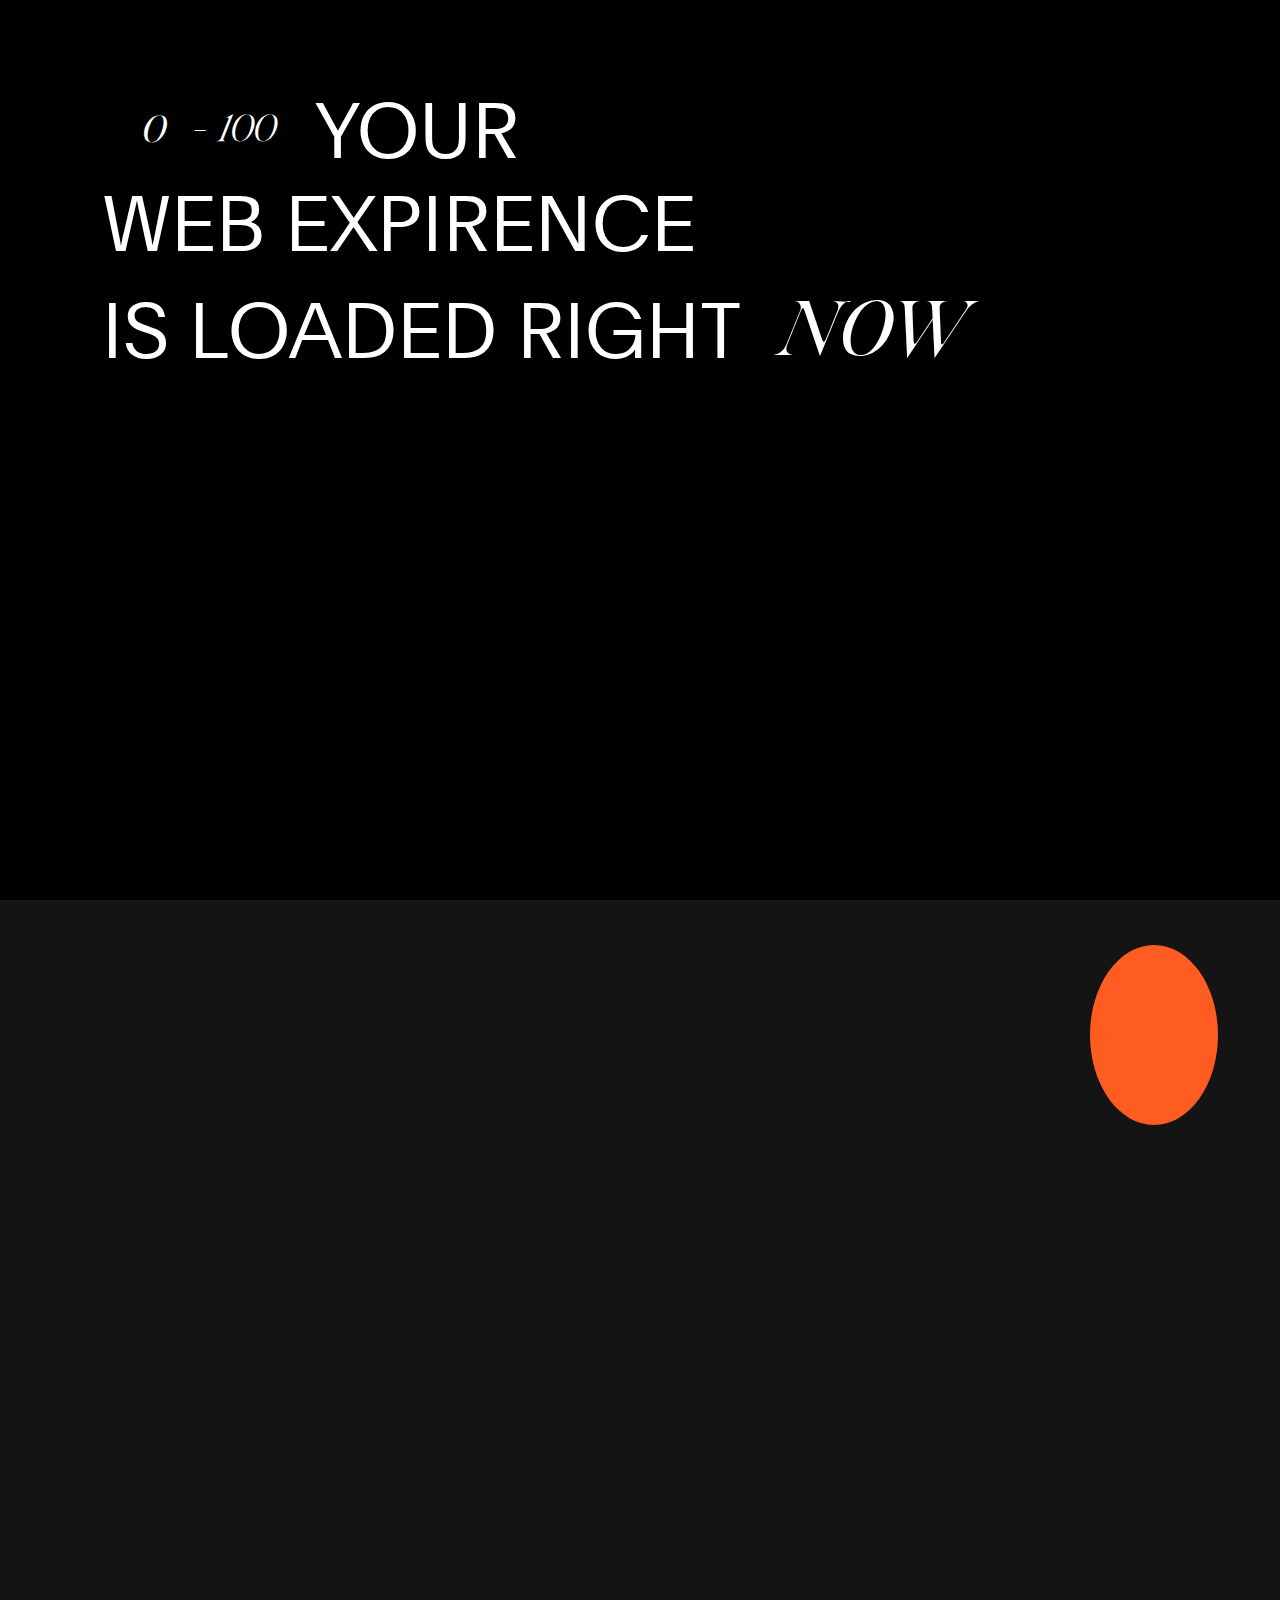
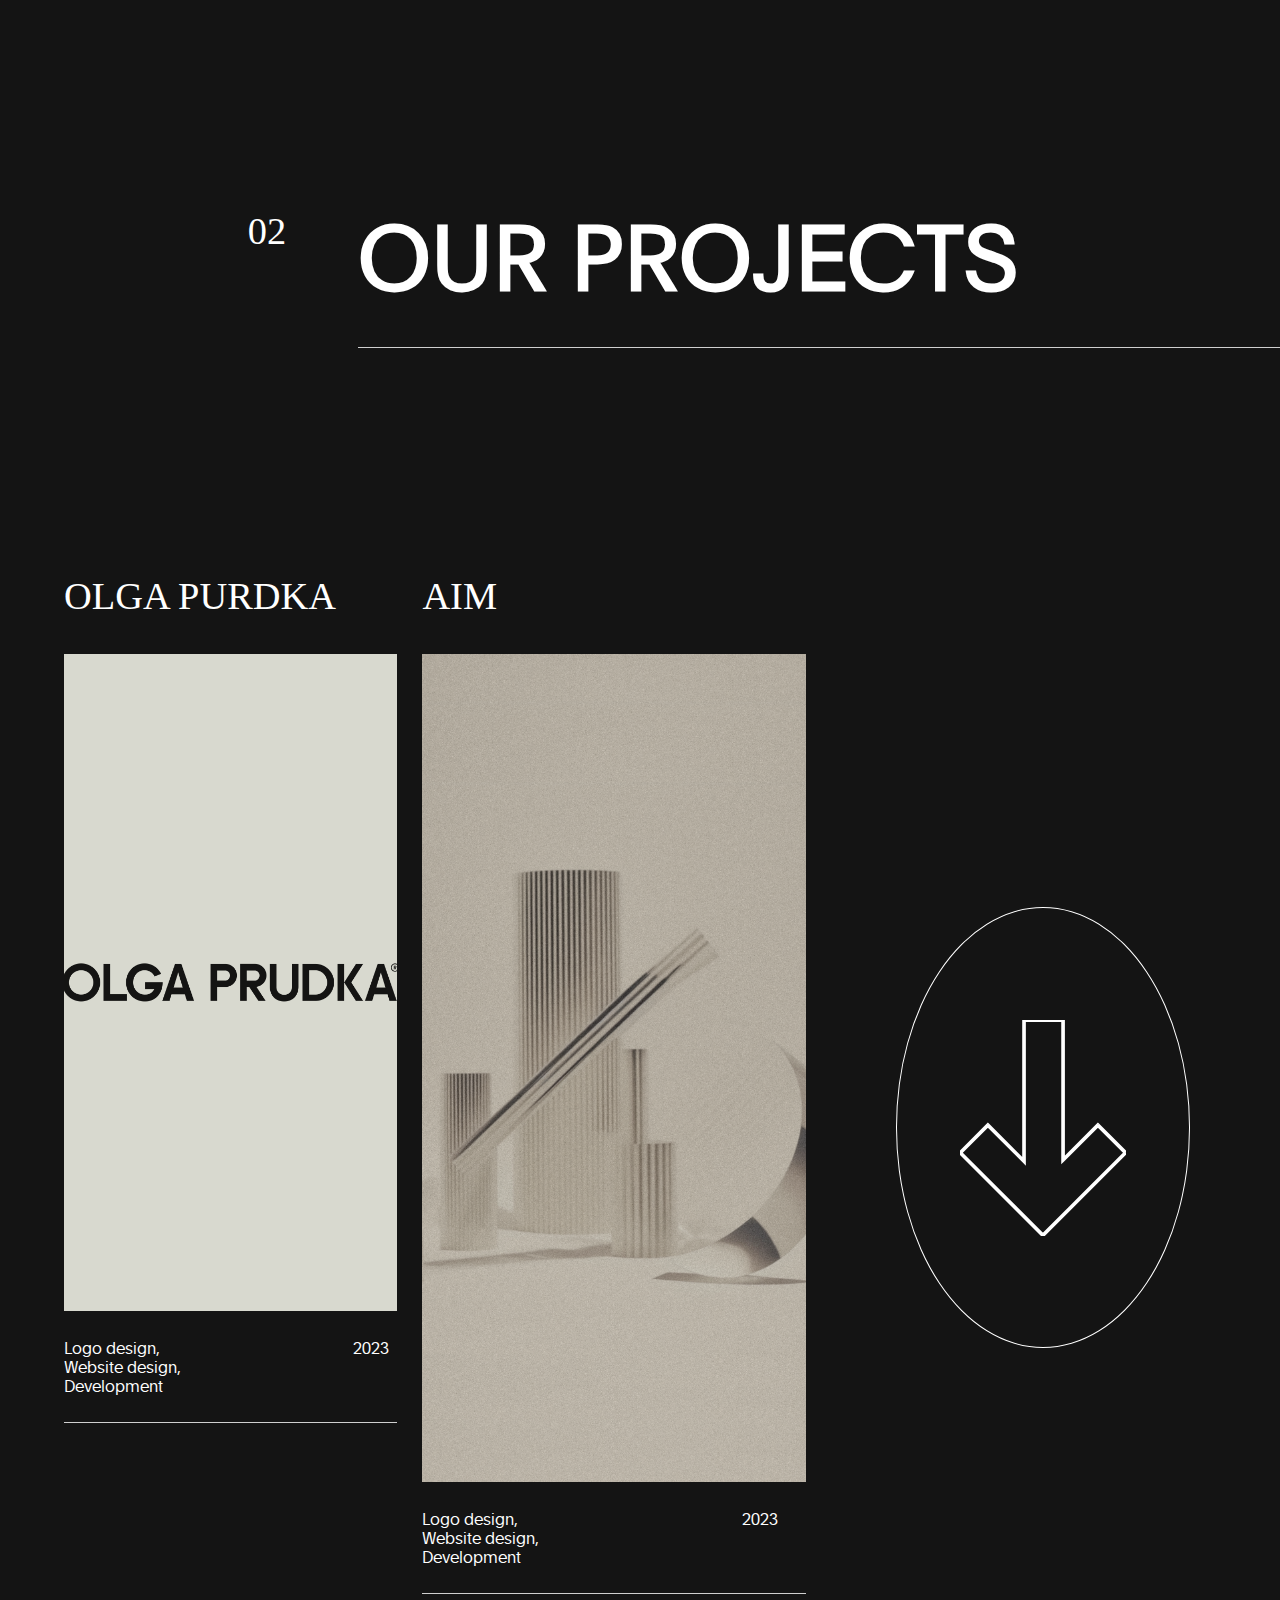
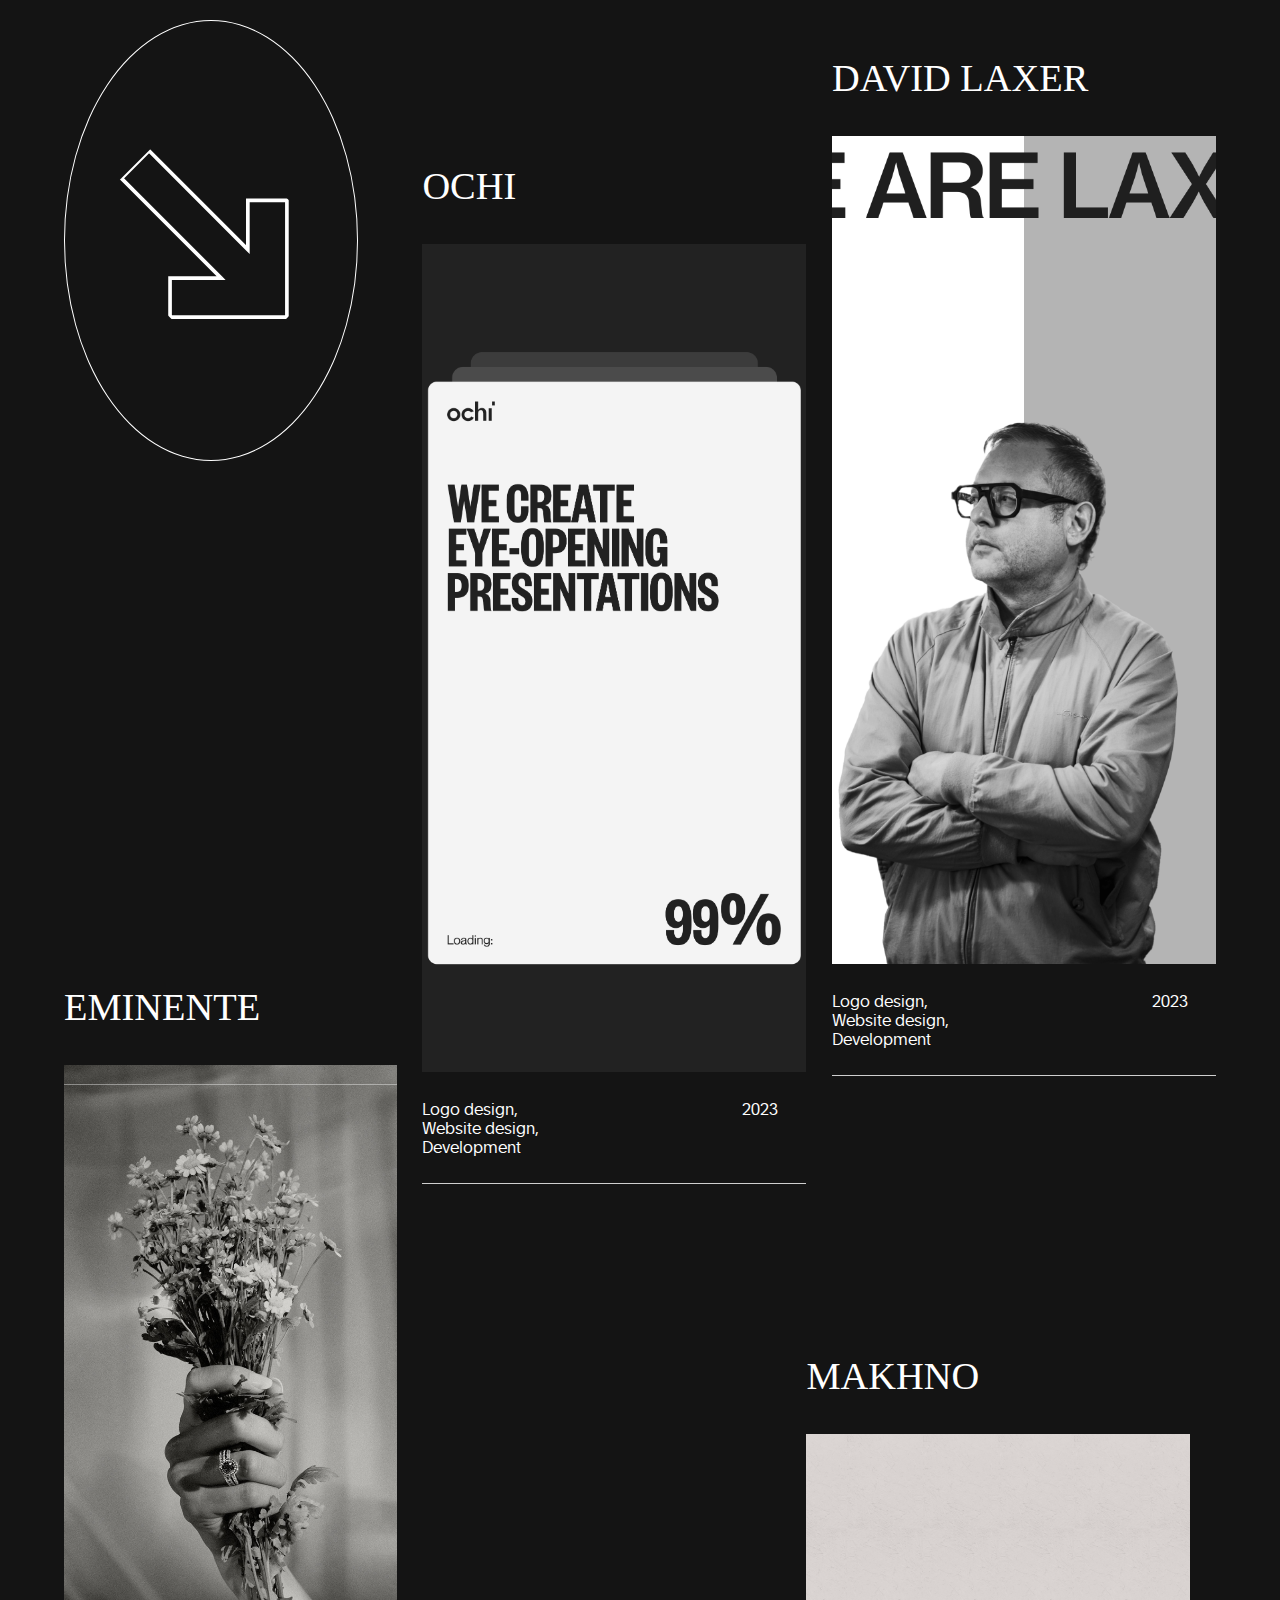
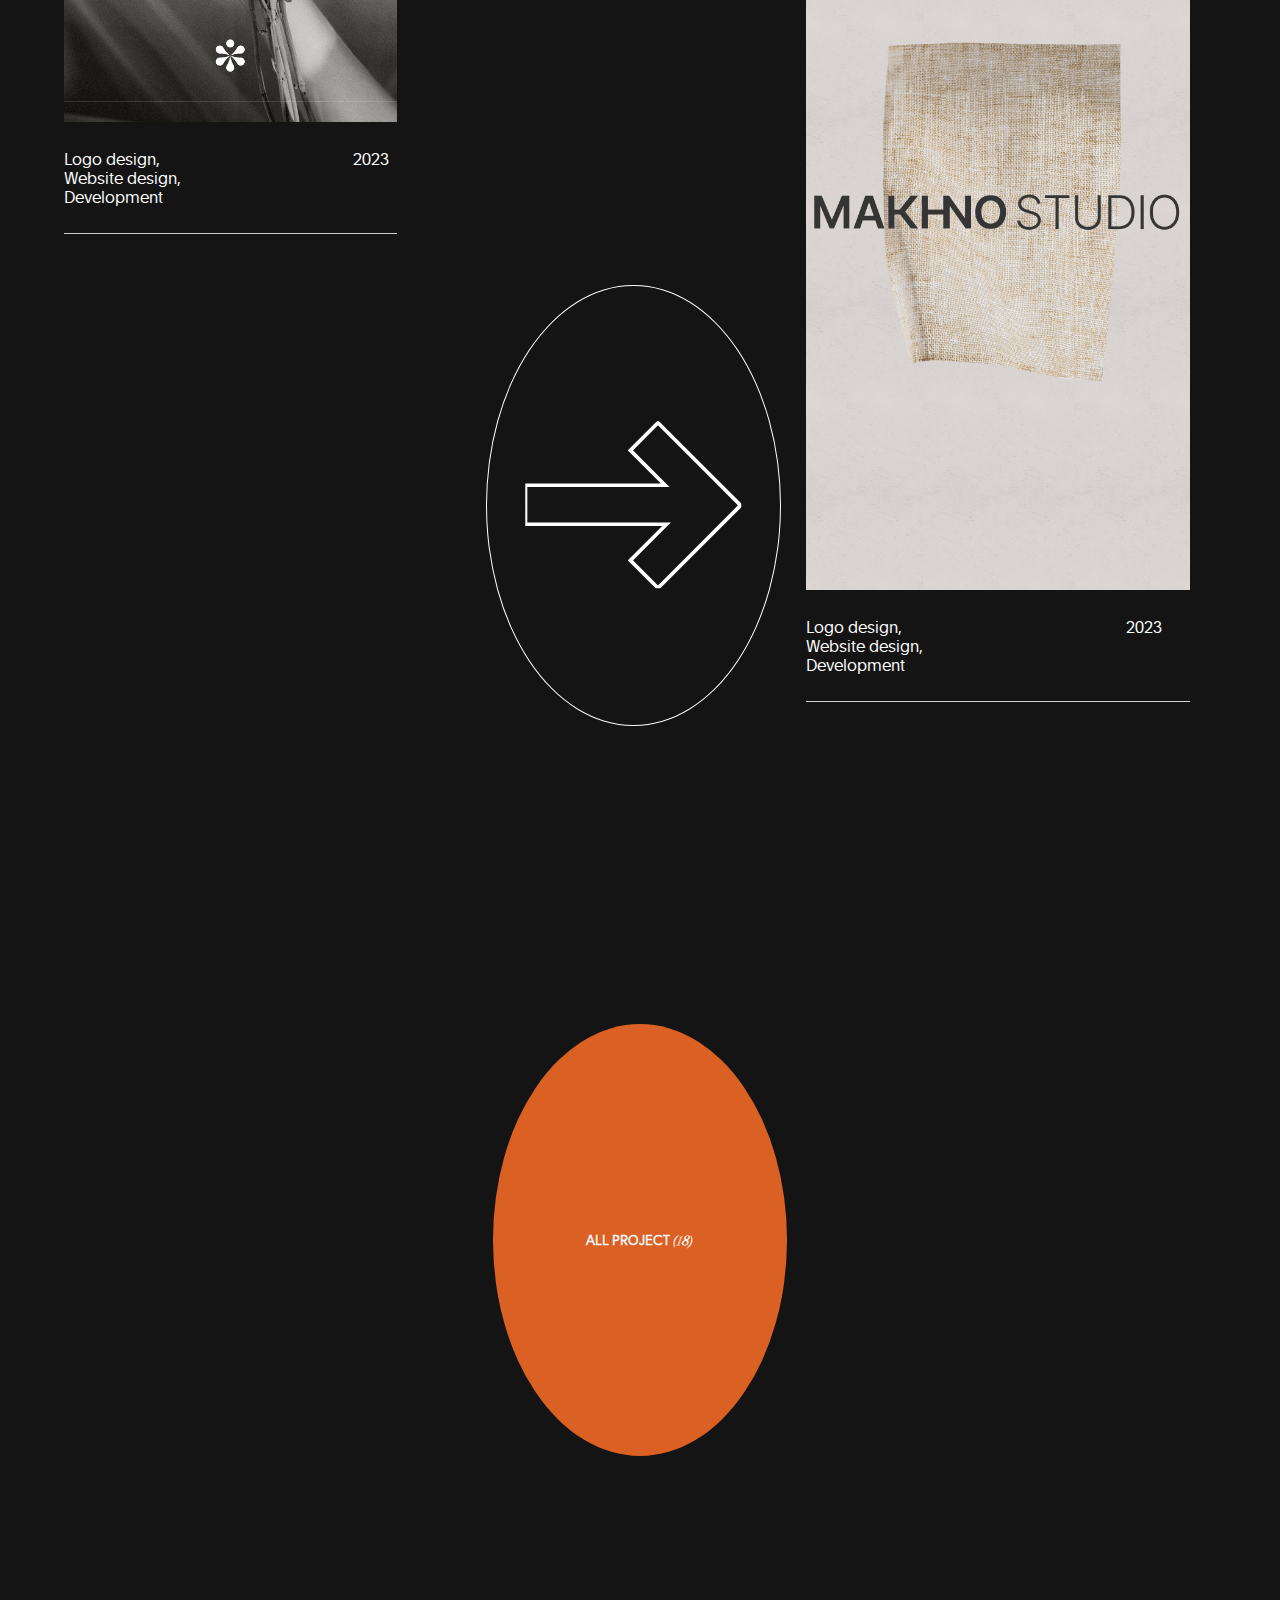
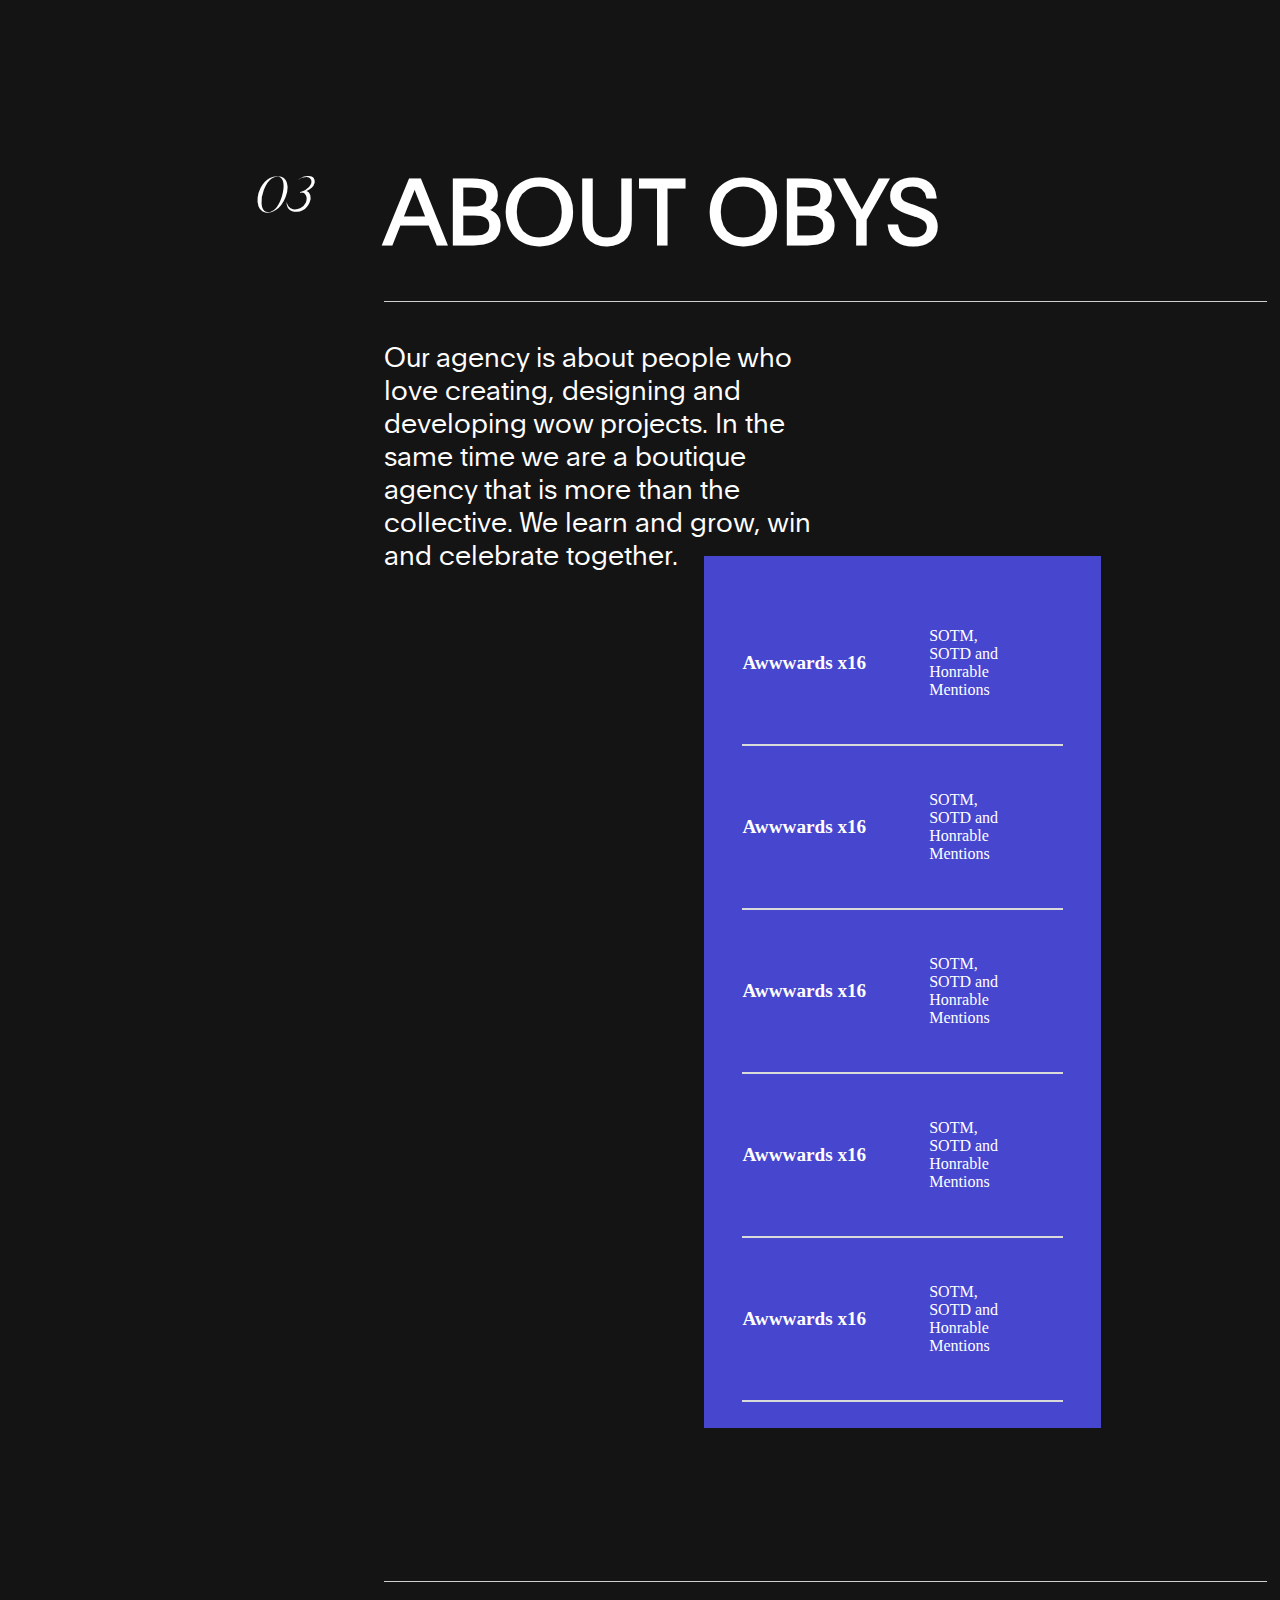
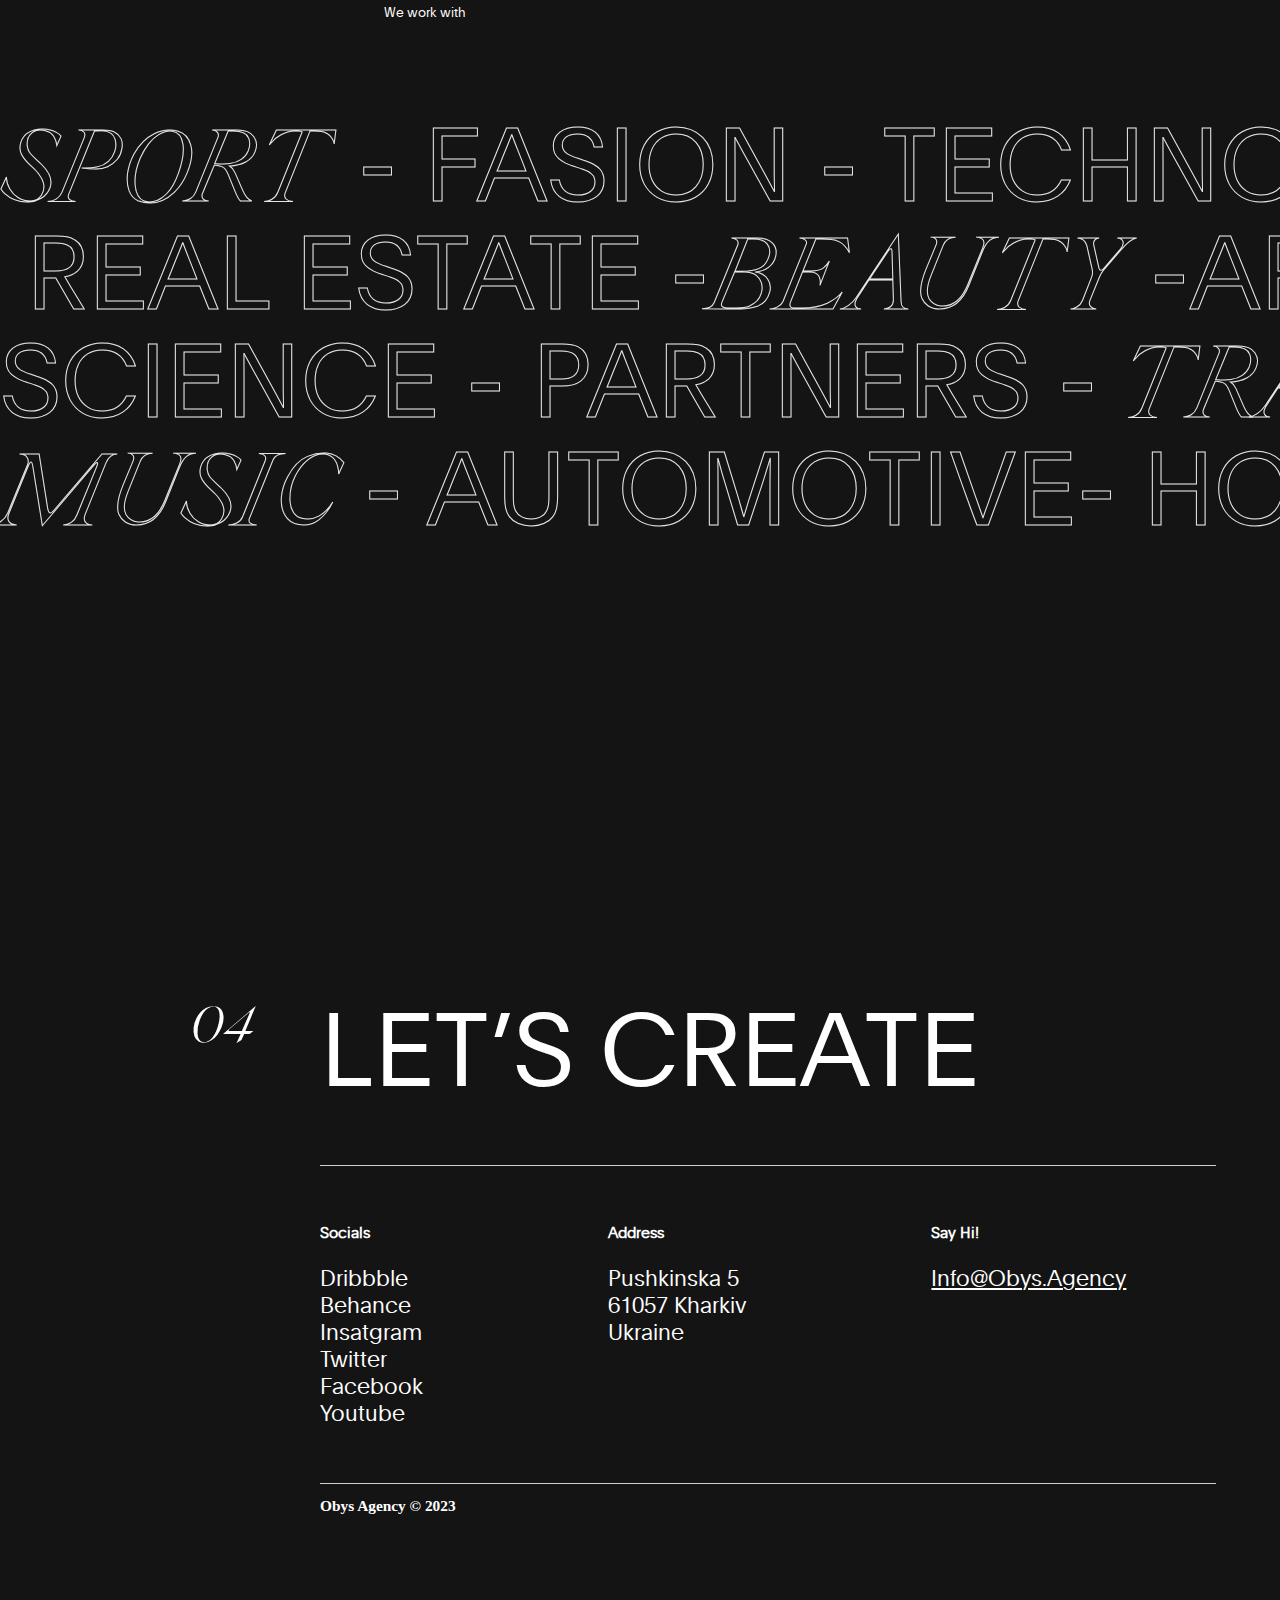
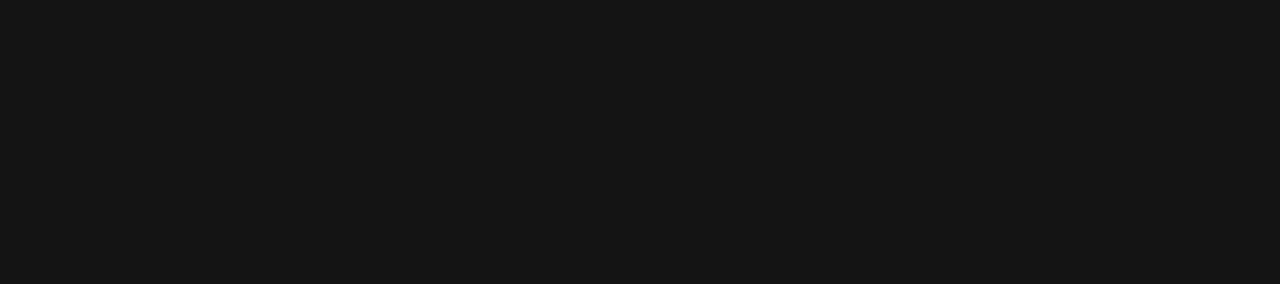
==== commit 78011831: "update" ====
--- a/index.html
+++ b/index.html
@@ -4,7 +4,7 @@
 <head>
     <meta charset="UTF-8">
     <meta name="viewport" content="width=device-width, initial-scale=1.0">
-    <title>Obys Agency</title>
+    <title>Obys Agency clone</title>
     <!-- favicon -->
     <link rel="shortcut icon" href="./assets/favicon.png" type="image/x-icon">
     <!-- locomotive css  -->
--- a/app.css
+++ b/app.css
@@ -21,6 +21,7 @@
 * {
     padding: 0;
     margin: 0;
+    -webkit-box-sizing: border-box;
     box-sizing: border-box;
     color: white;
 }
@@ -32,6 +33,7 @@
 }
 
 body {
+    /* background-color: rgb(20, 20, 20); */
     overflow-x: hidden;
 }
 
@@ -48,15 +50,24 @@
     position: fixed;
     z-index: 9999;
     width: 100%;
-    padding: 9vw 8vw;
+    padding: 9vh 8vw;
+    pointer-events: none;
 }
 
 .loader-content-1 {
+    display: -webkit-box;
+    display: -ms-flexbox;
     display: flex;
+    height: -webkit-fit-content;
+    height: -moz-fit-content;
     height: fit-content;
     overflow: hidden;
     gap: 3vw;
+    -webkit-box-align: center;
+    -ms-flex-align: center;
     align-items: center;
+    -webkit-box-pack: start;
+    -ms-flex-pack: start;
     justify-content: flex-start;
 }
 
@@ -74,8 +85,14 @@
 }
 
 #counter-container {
+    display: -webkit-box;
+    display: -ms-flexbox;
     display: flex;
+    -webkit-box-pack: center;
+    -ms-flex-pack: center;
     justify-content: center;
+    -webkit-box-align: center;
+    -ms-flex-align: center;
     align-items: center;
     gap: 2vw;
 }
@@ -92,9 +109,47 @@
     font-weight: 400;
     font-size: 6vw;
     text-transform: uppercase;
+    -webkit-animation-name: loaderAnime;
     animation-name: loaderAnime;
+    -webkit-animation-duration: 2s;
     animation-duration: 2s;
+    -webkit-animation-iteration-count: infinite;
     animation-iteration-count: infinite;
+}
+
+
+@-webkit-keyframes loaderAnime {
+    0% {
+        font-famil: font1;
+        -webkit-text-stroke: 1px #fff;
+        color: #fff;
+        font-weight: 500;
+        opacity: 1;
+    }
+
+    48% {
+        font-famil: font1;
+        -webkit-text-stroke: 1px #fff;
+        color: #fff;
+        font-weight: 500;
+        opacity: 0;
+    }
+
+    50% {
+        font-family: font3;
+        -webkit-text-stroke: 1px #fff;
+        font-weight: 500;
+        color: transparent;
+        opacity: 1;
+    }
+
+    100% {
+        font-family: font3;
+        -webkit-text-stroke: 1px #fff;
+        font-weight: 500;
+        color: transparent;
+        opacity: 0;
+    }
 }
 
 
@@ -136,13 +191,14 @@
     position: relative;
     background-color: black;
     z-index: 99;
-    overflow: hidden;
+    /* overflow: hidden; */
 }
 
 #page1 {
     /* overflow: hidden; */
     height: 100vh;
     width: 100%;
+    position: relative;
     background-color: rgb(20, 20, 20);
     z-index: 100;
 }
@@ -152,14 +208,24 @@
 }
 
 nav {
+    display: -webkit-box;
+    display: -ms-flexbox;
     display: flex;
+    -webkit-box-pack: justify;
+    -ms-flex-pack: justify;
     justify-content: space-between;
+    -webkit-box-align: center;
+    -ms-flex-align: center;
     align-items: center;
     padding: 2.7vh 6vw;
     margin-bottom: 7vh;
+    position: relative;
+    z-index: 999;
 }
 
 nav .nav-link {
+    display: -webkit-box;
+    display: -ms-flexbox;
     display: flex;
     gap: 2vw;
 }
@@ -173,8 +239,10 @@
 #page1-container {
     width: 70vw;
     margin-left: 30%;
+    height: -webkit-fit-content;
+    height: -moz-fit-content;
     height: fit-content;
-    overflow: hidden;
+    overflow-y: hidden;
     /* display: flex;
     align-items: center; */
     z-index: 999;
@@ -183,9 +251,15 @@
 .hero {
     /* width: 70vw; */
     /* margin-left: 30%; */
+    height: -webkit-fit-content;
+    height: -moz-fit-content;
     height: fit-content;
     overflow: hidden;
+    display: -webkit-box;
+    display: -ms-flexbox;
     display: flex;
+    -webkit-box-align: center;
+    -ms-flex-align: center;
     align-items: center;
     /* z-index: 999; */
     width: 100%;
@@ -229,13 +303,14 @@
     background-color: rgb(20, 20, 20);
     position: relative;
     padding: 17vh 3vw;
+    /* overflow: hidden; */
 }
 
 .video-container {
     height: 70vh;
     width: 71vw;
     position: relative;
-    left: 23.81%;
+    left: 27%;
     background-image: url("https://obys.agency/wp-content/uploads/2022/11/Showreel-2022-preview-1.jpg");
     background-size: cover;
     background-position: center;
@@ -245,13 +320,16 @@
     width: 100%;
     position: absolute;
     height: 100%;
+    -o-object-fit: cover;
     object-fit: cover;
 }
 
 .video-container video {
     width: 100%;
     height: 100%;
+    -o-object-fit: cover;
     object-fit: cover;
+    opacity: 0;
 }
 
 #video-cursor {
@@ -262,8 +340,14 @@
     border-radius: 50%;
     background-color: rgb(255, 92, 33);
     z-index: 999;
+    display: -webkit-box;
+    display: -ms-flexbox;
     display: flex;
+    -webkit-box-pack: center;
+    -ms-flex-pack: center;
     justify-content: center;
+    -webkit-box-align: center;
+    -ms-flex-align: center;
     align-items: center;
     left: 80%;
 }
@@ -314,10 +398,17 @@
     position: relative;
     /* background-color: red; */
     padding: 5vw;
+    display: -webkit-box;
+    display: -ms-flexbox;
     display: flex;
+    -webkit-box-pack: start;
+    -ms-flex-pack: start;
     justify-content: flex-start;
+    -ms-flex-wrap: wrap;
     flex-wrap: wrap;
     gap: 2vw;
+    -webkit-box-align: start;
+    -ms-flex-align: start;
     align-items: flex-start;
     margin-top: 14vh;
 }
@@ -334,7 +425,9 @@
     position: relative;
     height: 100%;
     width: 100%;
+    -o-object-fit: cover;
     object-fit: cover;
+    -o-object-position: center;
     object-position: center;
 }
 
@@ -350,8 +443,14 @@
     border: 1px solid #fff;
     margin-left: 5vw;
     margin-top: 41vh;
+    display: -webkit-box;
+    display: -ms-flexbox;
     display: flex;
+    -webkit-box-pack: center;
+    -ms-flex-pack: center;
     justify-content: center;
+    -webkit-box-align: center;
+    -ms-flex-align: center;
     align-items: center;
     position: relative;
 }
@@ -362,8 +461,14 @@
     border-radius: 50%;
     border: 1px solid #fff;
     margin-right: 3vw;
+    display: -webkit-box;
+    display: -ms-flexbox;
     display: flex;
+    -webkit-box-pack: center;
+    -ms-flex-pack: center;
     justify-content: center;
+    -webkit-box-align: center;
+    -ms-flex-align: center;
     align-items: center;
     position: relative;
 }
@@ -375,8 +480,14 @@
     border: 1px solid #fff;
     margin-top: 75vh;
     margin-left: 5vw;
+    display: -webkit-box;
+    display: -ms-flexbox;
     display: flex;
+    -webkit-box-pack: center;
+    -ms-flex-pack: center;
     justify-content: center;
+    -webkit-box-align: center;
+    -ms-flex-align: center;
     align-items: center;
     position: relative;
 }
@@ -401,12 +512,20 @@
     position: absolute;
     left: 0;
     top: 0;
+    display: -webkit-box;
+    display: -ms-flexbox;
     display: flex;
+    -webkit-box-pack: center;
+    -ms-flex-pack: center;
     justify-content: center;
+    -webkit-box-align: center;
+    -ms-flex-align: center;
     align-items: center;
     border-radius: 50%;
     background-color: #fff;
     scale: 0;
+    -webkit-transition: all ease 0.3s;
+    -o-transition: all ease 0.3s;
     transition: all ease 0.3s;
 }
 
@@ -426,7 +545,11 @@
     width: 75%;
     color: black;
     scale: 0;
+    -webkit-transition: all ease 0.3s;
+    -o-transition: all ease 0.3s;
     transition: all ease 0.3s;
+    -webkit-transition-delay: 0.3s;
+    -o-transition-delay: 0.3s;
     transition-delay: 0.3s;
 }
 
@@ -450,16 +573,22 @@
 
 .circle-1:hover .circle-in p {
     scale: 1;
+    -webkit-transition: all ease 0.3s;
+    -o-transition: all ease 0.3s;
     transition: all ease 0.3s;
 }
 
 .circle-2:hover .circle-in p {
     scale: 1;
+    -webkit-transition: all ease 0.3s;
+    -o-transition: all ease 0.3s;
     transition: all ease 0.3s;
 }
 
 .circle-3:hover .circle-in p {
     scale: 1;
+    -webkit-transition: all ease 0.3s;
+    -o-transition: all ease 0.3s;
     transition: all ease 0.3s;
 }
 
@@ -476,7 +605,11 @@
 }
 
 .image-under-text {
+    display: -webkit-box;
+    display: -ms-flexbox;
     display: flex;
+    -webkit-box-pack: justify;
+    -ms-flex-pack: justify;
     justify-content: space-between;
     padding: 3vh 0vw;
     font-family: 'font1';
@@ -511,8 +644,14 @@
 #circle-4 {
     height: 100vh;
     width: 100%;
+    display: -webkit-box;
+    display: -ms-flexbox;
     display: flex;
+    -webkit-box-pack: center;
+    -ms-flex-pack: center;
     justify-content: center;
+    -webkit-box-align: center;
+    -ms-flex-align: center;
     align-items: center;
 }
 
@@ -522,13 +661,21 @@
     height: 48vh;
     border-radius: 50%;
     position: relative;
+    display: -webkit-box;
+    display: -ms-flexbox;
     display: flex;
+    -webkit-box-pack: center;
+    -ms-flex-pack: center;
     justify-content: center;
+    -webkit-box-align: center;
+    -ms-flex-align: center;
     align-items: center;
 }
 
 #circle-project:hover {
     scale: 0.9;
+    -webkit-transition: all ease 0.3s;
+    -o-transition: all ease 0.3s;
     transition: all ease 0.3s;
 }
 
@@ -599,6 +746,8 @@
 }
 
 .page4-container-flex {
+    display: -webkit-box;
+    display: -ms-flexbox;
     display: flex;
 }
 
@@ -624,8 +773,14 @@
 }
 
 .page4-info {
+    display: -webkit-box;
+    display: -ms-flexbox;
     display: flex;
+    -webkit-box-pack: justify;
+    -ms-flex-pack: justify;
     justify-content: space-between;
+    -webkit-box-align: center;
+    -ms-flex-align: center;
     align-items: center;
     border-bottom: 2px solid #dadada;
 }
@@ -661,18 +816,36 @@
     color: transparent;
     text-transform: uppercase;
     margin-right: 16px;
+    -webkit-animation-name: anime1;
     animation-name: anime1;
+    -webkit-animation-duration: 17s;
     animation-duration: 17s;
+    -webkit-animation-timing-function: linear;
     animation-timing-function: linear;
+    -webkit-animation-iteration-count: infinite;
     animation-iteration-count: infinite;
+}
+
+@-webkit-keyframes anime1 {
+    from {
+        -webkit-transform: translateX(0);
+        transform: translateX(0);
+    }
+
+    to {
+        -webkit-transform: translateX(calc(-100% - 20px));
+        transform: translateX(calc(-100% - 20px));
+    }
 }
 
 @keyframes anime1 {
     from {
+        -webkit-transform: translateX(0);
         transform: translateX(0);
     }
 
     to {
+        -webkit-transform: translateX(calc(-100% - 20px));
         transform: translateX(calc(-100% - 20px));
     }
 }
@@ -692,10 +865,16 @@
     color: transparent;
     text-transform: uppercase;
     margin-right: 16px;
+    -webkit-transform: translateX(calc(-100% - 20px));
+    -ms-transform: translateX(calc(-100% - 20px));
     transform: translateX(calc(-100% - 20px));
+    -webkit-animation-name: anime1;
     animation-name: anime1;
+    -webkit-animation-duration: 17s;
     animation-duration: 17s;
+    -webkit-animation-timing-function: linear;
     animation-timing-function: linear;
+    -webkit-animation-iteration-count: infinite;
     animation-iteration-count: infinite;
     animation-direction: reverse;
 }
@@ -737,7 +916,11 @@
 }
 
 .page6-container-info {
+    display: -webkit-box;
+    display: -ms-flexbox;
     display: flex;
+    -webkit-box-pack: justify;
+    -ms-flex-pack: justify;
     justify-content: space-between;
 }
 
@@ -784,6 +967,8 @@
     left: 0;
     top: 0;
     opacity: 0;
+    -webkit-transform: translate(-50%, -50%);
+    -ms-transform: translate(-50%, -50%);
     transform: translate(-50%, -50%);
 }
 
@@ -792,6 +977,15 @@
 }
 
 @media (max-width:600px) {
+
+    .mousefollower {
+        border: 2px solid #fff;
+        background-color: rgb(255, 255, 255);
+        scale: 2;
+        mix-blend-mode: difference;
+        display: none;
+    }
+
 
 
     /* loader start */
@@ -804,15 +998,25 @@
     }
 
     .loader-content-1 {
+        display: -webkit-box;
+        display: -ms-flexbox;
         display: flex;
+        height: -webkit-fit-content;
+        height: -moz-fit-content;
         height: fit-content;
         overflow: hidden;
         gap: 3vw;
+        -webkit-box-align: center;
+        -ms-flex-align: center;
         align-items: center;
+        -webkit-box-pack: start;
+        -ms-flex-pack: start;
         justify-content: flex-start;
         position: relative;
         left: 50%;
         top: 50%;
+        -webkit-transform: translate(-50%, -50%);
+        -ms-transform: translate(-50%, -50%);
         transform: translate(-50%, -50%);
     }
 
@@ -831,8 +1035,14 @@
     }
 
     #counter-container {
+        display: -webkit-box;
+        display: -ms-flexbox;
         display: flex;
+        -webkit-box-pack: center;
+        -ms-flex-pack: center;
         justify-content: center;
+        -webkit-box-align: center;
+        -ms-flex-align: center;
         align-items: center;
         gap: 2vw;
     }
@@ -849,9 +1059,47 @@
         font-weight: 400;
         font-size: 6vw;
         text-transform: uppercase;
+        -webkit-animation-name: loaderAnime;
         animation-name: loaderAnime;
+        -webkit-animation-duration: 2s;
         animation-duration: 2s;
+        -webkit-animation-iteration-count: infinite;
         animation-iteration-count: infinite;
+    }
+
+
+    @-webkit-keyframes loaderAnime {
+        0% {
+            font-famil: font1;
+            -webkit-text-stroke: 1px #fff;
+            color: #fff;
+            font-weight: 500;
+            opacity: 1;
+        }
+
+        48% {
+            font-famil: font1;
+            -webkit-text-stroke: 1px #fff;
+            color: #fff;
+            font-weight: 500;
+            opacity: 0;
+        }
+
+        50% {
+            font-family: font3;
+            -webkit-text-stroke: 1px #fff;
+            font-weight: 500;
+            color: transparent;
+            opacity: 1;
+        }
+
+        100% {
+            font-family: font3;
+            -webkit-text-stroke: 1px #fff;
+            font-weight: 500;
+            color: transparent;
+            opacity: 0;
+        }
     }
 
 
@@ -901,8 +1149,14 @@
     }
 
     nav {
+        display: -webkit-box;
+        display: -ms-flexbox;
         display: flex;
+        -webkit-box-pack: end;
+        -ms-flex-pack: end;
         justify-content: flex-end;
+        -webkit-box-align: center;
+        -ms-flex-align: center;
         align-items: center;
         padding: 3vh 6vw;
         margin-bottom: 7vh;
@@ -926,6 +1180,8 @@
     #page1-container {
         width: 70vw;
         margin-left: 4vw;
+        height: -webkit-fit-content;
+        height: -moz-fit-content;
         height: fit-content;
         overflow: hidden;
         padding: 13vh 0vw;
@@ -942,9 +1198,15 @@
         display: flex;
         align-items: center;
         z-index: 999; */
+        height: -webkit-fit-content;
+        height: -moz-fit-content;
         height: fit-content;
         overflow: hidden;
+        display: -webkit-box;
+        display: -ms-flexbox;
         display: flex;
+        -webkit-box-align: center;
+        -ms-flex-align: center;
         align-items: center;
         width: 100%;
         height: 100%;
@@ -1001,8 +1263,14 @@
         background-image: url("https://obys.agency/wp-content/uploads/2022/11/Showreel-2022-preview-1.jpg");
         background-size: cover;
         background-position: center;
+        display: -webkit-box;
+        display: -ms-flexbox;
         display: flex;
+        -webkit-box-pack: center;
+        -ms-flex-pack: center;
         justify-content: center;
+        -webkit-box-align: center;
+        -ms-flex-align: center;
         align-items: center;
     }
 
@@ -1010,12 +1278,14 @@
         width: 100%;
         position: absolute;
         height: 100%;
+        -o-object-fit: cover;
         object-fit: cover;
     }
 
     .video-container video {
         width: 100%;
         height: 100%;
+        -o-object-fit: cover;
         object-fit: cover;
     }
 
@@ -1027,10 +1297,18 @@
         border-radius: 50%;
         background-color: rgb(255, 92, 33);
         z-index: 999;
+        display: -webkit-box;
+        display: -ms-flexbox;
         display: flex;
+        -webkit-box-pack: center;
+        -ms-flex-pack: center;
         justify-content: center;
+        -webkit-box-align: center;
+        -ms-flex-align: center;
         align-items: center;
         left: 50%;
+        -webkit-transform: translate(-50%, -50%);
+        -ms-transform: translate(-50%, -50%);
         transform: translate(-50%, -50%);
     }
 
@@ -1088,10 +1366,17 @@
         position: relative;
         /* background-color: red; */
         padding: 5vw;
+        display: -webkit-box;
+        display: -ms-flexbox;
         display: flex;
+        -webkit-box-pack: start;
+        -ms-flex-pack: start;
         justify-content: flex-start;
+        -ms-flex-wrap: wrap;
         flex-wrap: wrap;
         gap: 2vw;
+        -webkit-box-align: start;
+        -ms-flex-align: start;
         align-items: flex-start;
         margin-top: 0vh;
     }
@@ -1108,7 +1393,9 @@
         position: relative;
         height: 100%;
         width: 100%;
+        -o-object-fit: cover;
         object-fit: cover;
+        -o-object-position: center;
         object-position: center;
     }
 
@@ -1124,8 +1411,14 @@
         border: 1px solid #fff;
         margin-left: 5vw;
         margin-top: 41vh;
+        display: -webkit-box;
+        display: -ms-flexbox;
         display: flex;
+        -webkit-box-pack: center;
+        -ms-flex-pack: center;
         justify-content: center;
+        -webkit-box-align: center;
+        -ms-flex-align: center;
         align-items: center;
         position: relative;
         display: none;
@@ -1137,8 +1430,14 @@
         border-radius: 50%;
         border: 1px solid #fff;
         margin-right: 3vw;
+        display: -webkit-box;
+        display: -ms-flexbox;
         display: flex;
+        -webkit-box-pack: center;
+        -ms-flex-pack: center;
         justify-content: center;
+        -webkit-box-align: center;
+        -ms-flex-align: center;
         align-items: center;
         position: relative;
         display: none;
@@ -1151,8 +1450,14 @@
         border: 1px solid #fff;
         margin-top: 75vh;
         margin-left: 5vw;
+        display: -webkit-box;
+        display: -ms-flexbox;
         display: flex;
+        -webkit-box-pack: center;
+        -ms-flex-pack: center;
         justify-content: center;
+        -webkit-box-align: center;
+        -ms-flex-align: center;
         align-items: center;
         position: relative;
         display: none;
@@ -1178,12 +1483,20 @@
         position: absolute;
         left: 0;
         top: 0;
+        display: -webkit-box;
+        display: -ms-flexbox;
         display: flex;
+        -webkit-box-pack: center;
+        -ms-flex-pack: center;
         justify-content: center;
+        -webkit-box-align: center;
+        -ms-flex-align: center;
         align-items: center;
         border-radius: 50%;
         background-color: #fff;
         scale: 0;
+        -webkit-transition: all ease 0.3s;
+        -o-transition: all ease 0.3s;
         transition: all ease 0.3s;
     }
 
@@ -1203,7 +1516,11 @@
         width: 75%;
         color: black;
         scale: 0;
+        -webkit-transition: all ease 0.3s;
+        -o-transition: all ease 0.3s;
         transition: all ease 0.3s;
+        -webkit-transition-delay: 0.3s;
+        -o-transition-delay: 0.3s;
         transition-delay: 0.3s;
     }
 
@@ -1227,16 +1544,22 @@
 
     .circle-1:hover .circle-in p {
         scale: 1;
+        -webkit-transition: all ease 0.3s;
+        -o-transition: all ease 0.3s;
         transition: all ease 0.3s;
     }
 
     .circle-2:hover .circle-in p {
         scale: 1;
+        -webkit-transition: all ease 0.3s;
+        -o-transition: all ease 0.3s;
         transition: all ease 0.3s;
     }
 
     .circle-3:hover .circle-in p {
         scale: 1;
+        -webkit-transition: all ease 0.3s;
+        -o-transition: all ease 0.3s;
         transition: all ease 0.3s;
     }
 
@@ -1254,7 +1577,11 @@
     }
 
     .image-under-text {
+        display: -webkit-box;
+        display: -ms-flexbox;
         display: flex;
+        -webkit-box-pack: justify;
+        -ms-flex-pack: justify;
         justify-content: space-between;
         padding: 3vh 0vw;
         font-family: 'font1';
@@ -1289,8 +1616,14 @@
     #circle-4 {
         height: 60vh;
         width: 100%;
+        display: -webkit-box;
+        display: -ms-flexbox;
         display: flex;
+        -webkit-box-pack: center;
+        -ms-flex-pack: center;
         justify-content: center;
+        -webkit-box-align: center;
+        -ms-flex-align: center;
         align-items: center;
     }
 
@@ -1300,13 +1633,21 @@
         height: 33vh;
         border-radius: 50%;
         position: relative;
+        display: -webkit-box;
+        display: -ms-flexbox;
         display: flex;
+        -webkit-box-pack: center;
+        -ms-flex-pack: center;
         justify-content: center;
+        -webkit-box-align: center;
+        -ms-flex-align: center;
         align-items: center;
     }
 
     #circle-project:hover {
         scale: 0.9;
+        -webkit-transition: all ease 0.3s;
+        -o-transition: all ease 0.3s;
         transition: all ease 0.3s;
     }
 
@@ -1389,7 +1730,12 @@
     }
 
     .page4-container-flex {
+        display: -webkit-box;
+        display: -ms-flexbox;
         display: flex;
+        -webkit-box-orient: vertical;
+        -webkit-box-direction: reverse;
+        -ms-flex-direction: column-reverse;
         flex-direction: column-reverse;
     }
 
@@ -1419,8 +1765,14 @@
     }
 
     .page4-info {
+        display: -webkit-box;
+        display: -ms-flexbox;
         display: flex;
+        -webkit-box-pack: justify;
+        -ms-flex-pack: justify;
         justify-content: space-between;
+        -webkit-box-align: center;
+        -ms-flex-align: center;
         align-items: center;
         border-bottom: 2px solid #dadada;
     }
@@ -1461,18 +1813,36 @@
         color: transparent;
         text-transform: uppercase;
         margin-right: 16px;
+        -webkit-animation-name: anime1;
         animation-name: anime1;
+        -webkit-animation-duration: 17s;
         animation-duration: 17s;
+        -webkit-animation-timing-function: linear;
         animation-timing-function: linear;
+        -webkit-animation-iteration-count: infinite;
         animation-iteration-count: infinite;
+    }
+
+    @-webkit-keyframes anime1 {
+        from {
+            -webkit-transform: translateX(0);
+            transform: translateX(0);
+        }
+
+        to {
+            -webkit-transform: translateX(calc(-100% - 20px));
+            transform: translateX(calc(-100% - 20px));
+        }
     }
 
     @keyframes anime1 {
         from {
+            -webkit-transform: translateX(0);
             transform: translateX(0);
         }
 
         to {
+            -webkit-transform: translateX(calc(-100% - 20px));
             transform: translateX(calc(-100% - 20px));
         }
     }
@@ -1492,10 +1862,16 @@
         color: transparent;
         text-transform: uppercase;
         margin-right: 16px;
+        -webkit-transform: translateX(calc(-100% - 20px));
+        -ms-transform: translateX(calc(-100% - 20px));
         transform: translateX(calc(-100% - 20px));
+        -webkit-animation-name: anime1;
         animation-name: anime1;
+        -webkit-animation-duration: 17s;
         animation-duration: 17s;
+        -webkit-animation-timing-function: linear;
         animation-timing-function: linear;
+        -webkit-animation-iteration-count: infinite;
         animation-iteration-count: infinite;
         animation-direction: reverse;
     }
@@ -1549,8 +1925,15 @@
     }
 
     .page6-container-info {
+        display: -webkit-box;
+        display: -ms-flexbox;
         display: flex;
+        -webkit-box-pack: justify;
+        -ms-flex-pack: justify;
         justify-content: space-between;
+        -webkit-box-orient: vertical;
+        -webkit-box-direction: normal;
+        -ms-flex-direction: column;
         flex-direction: column;
         gap: 3vh;
     }
@@ -1590,6 +1973,4 @@
 
 
     /* page 6 end */
-
-
 }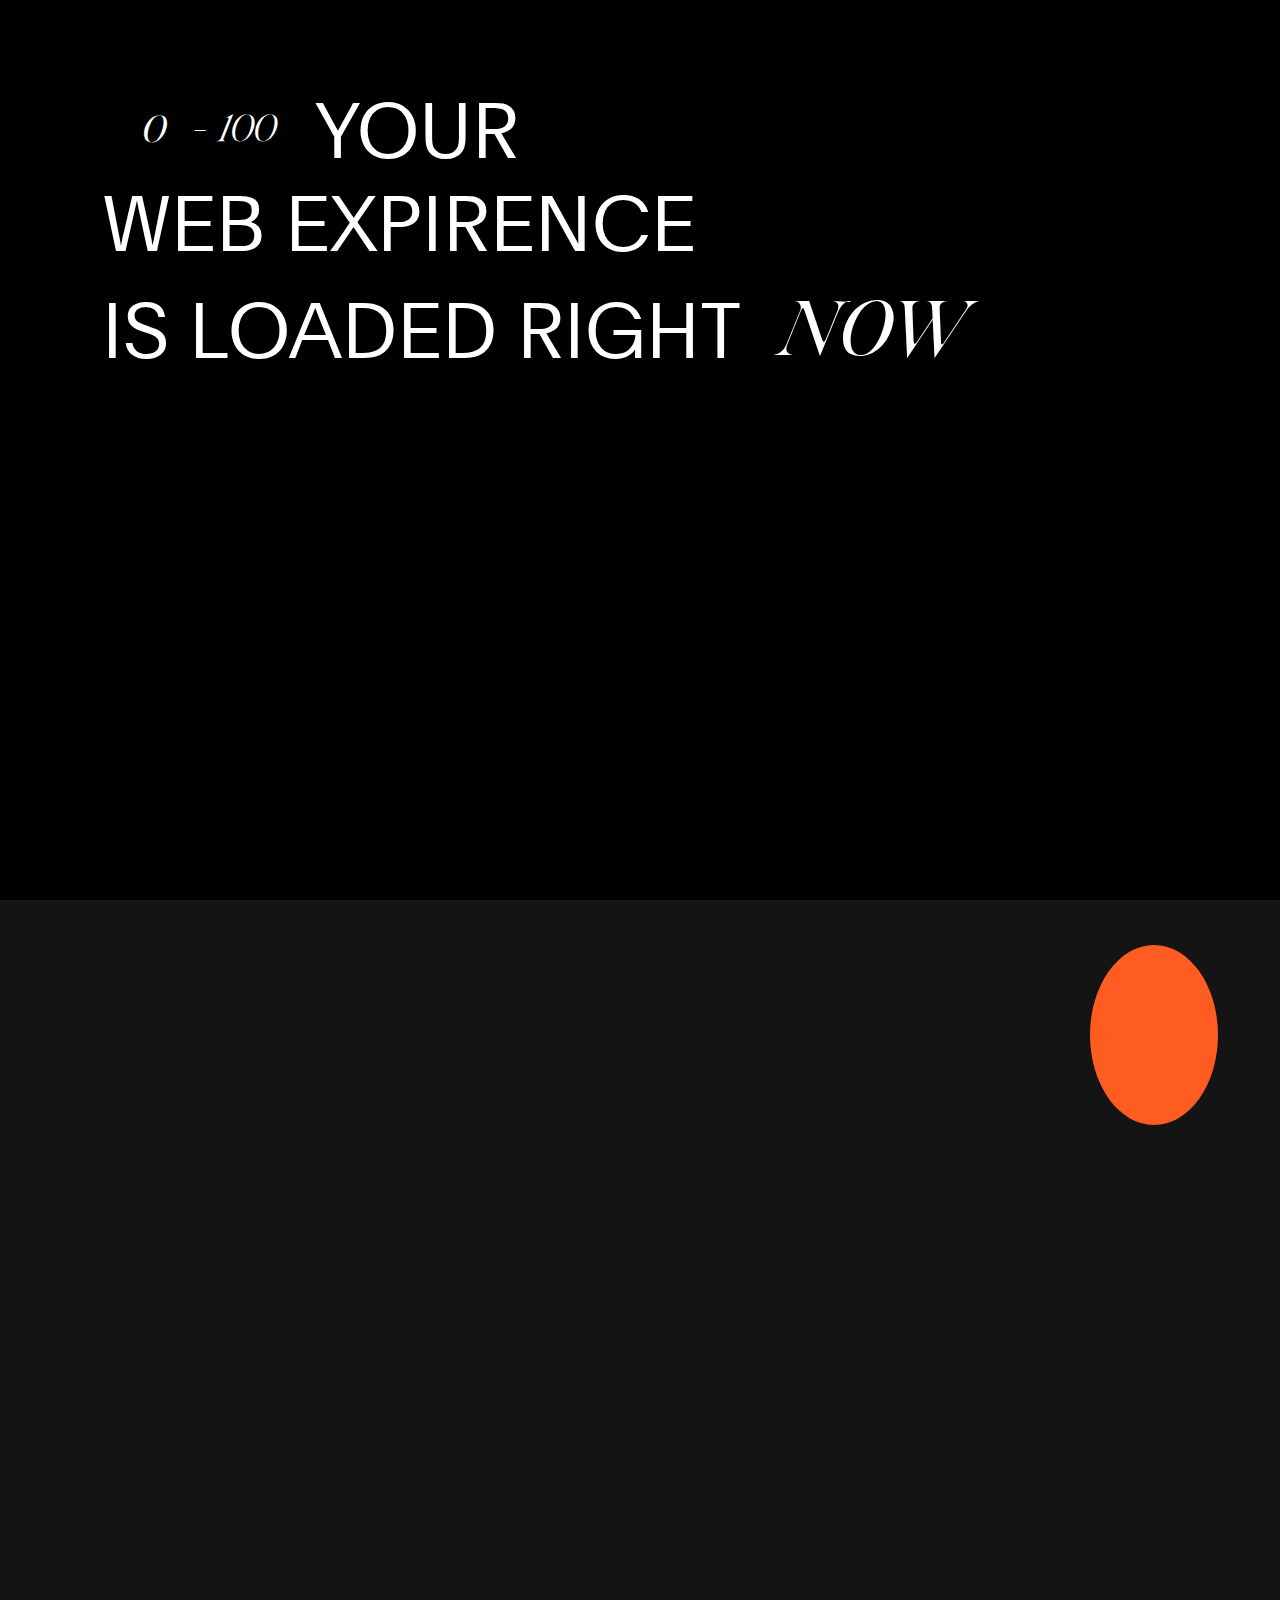
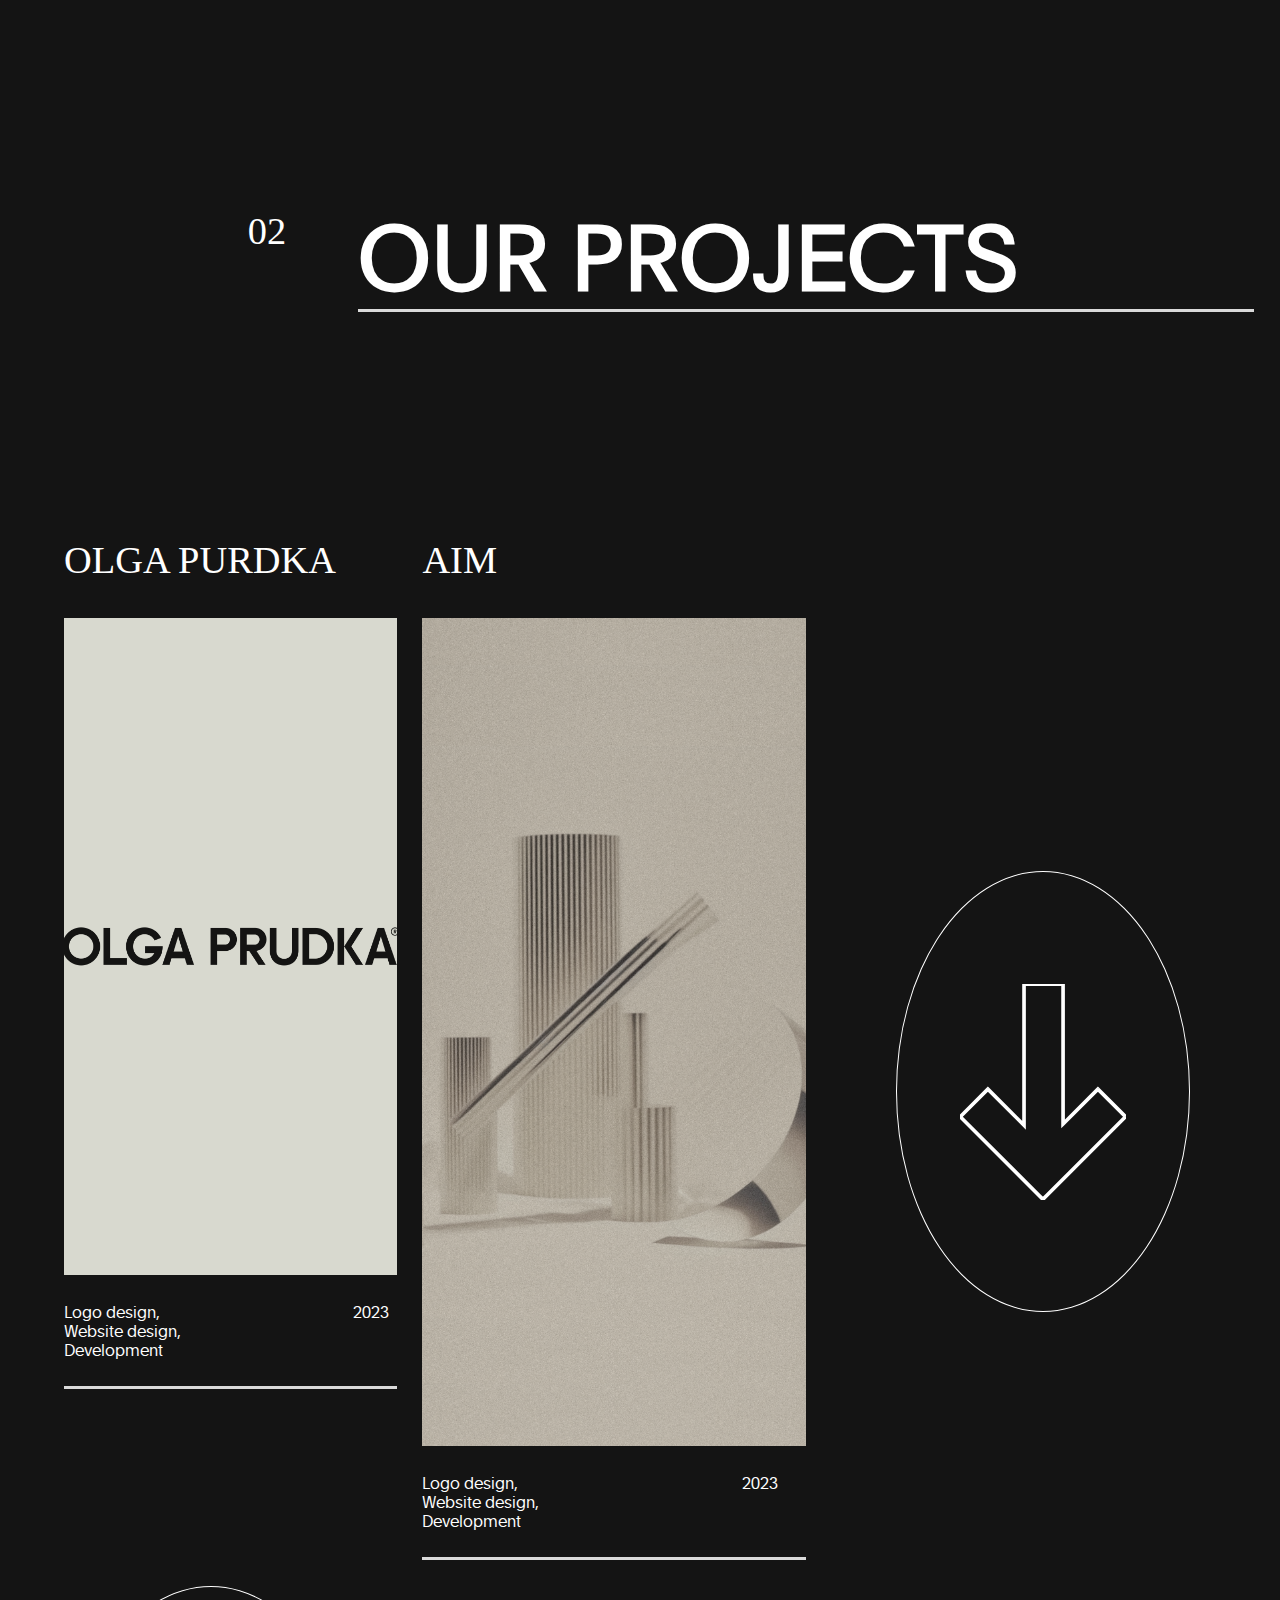
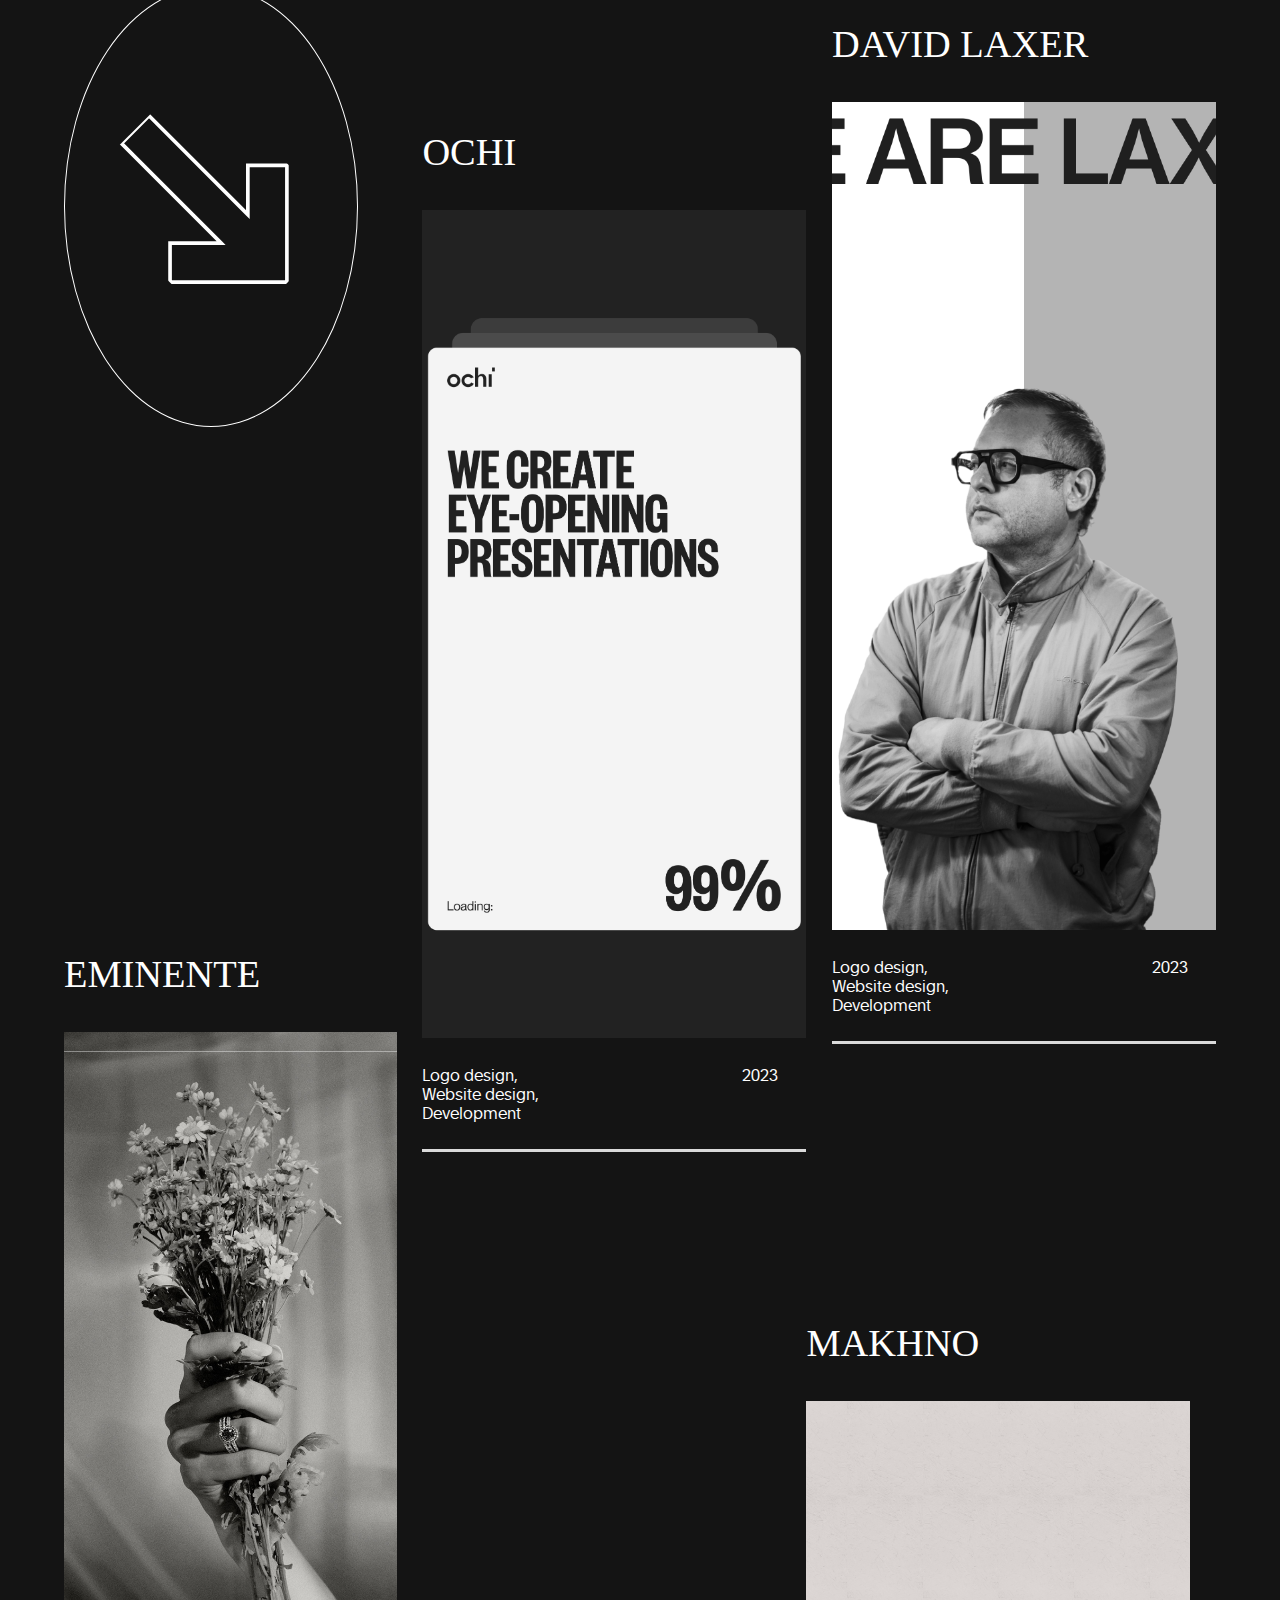
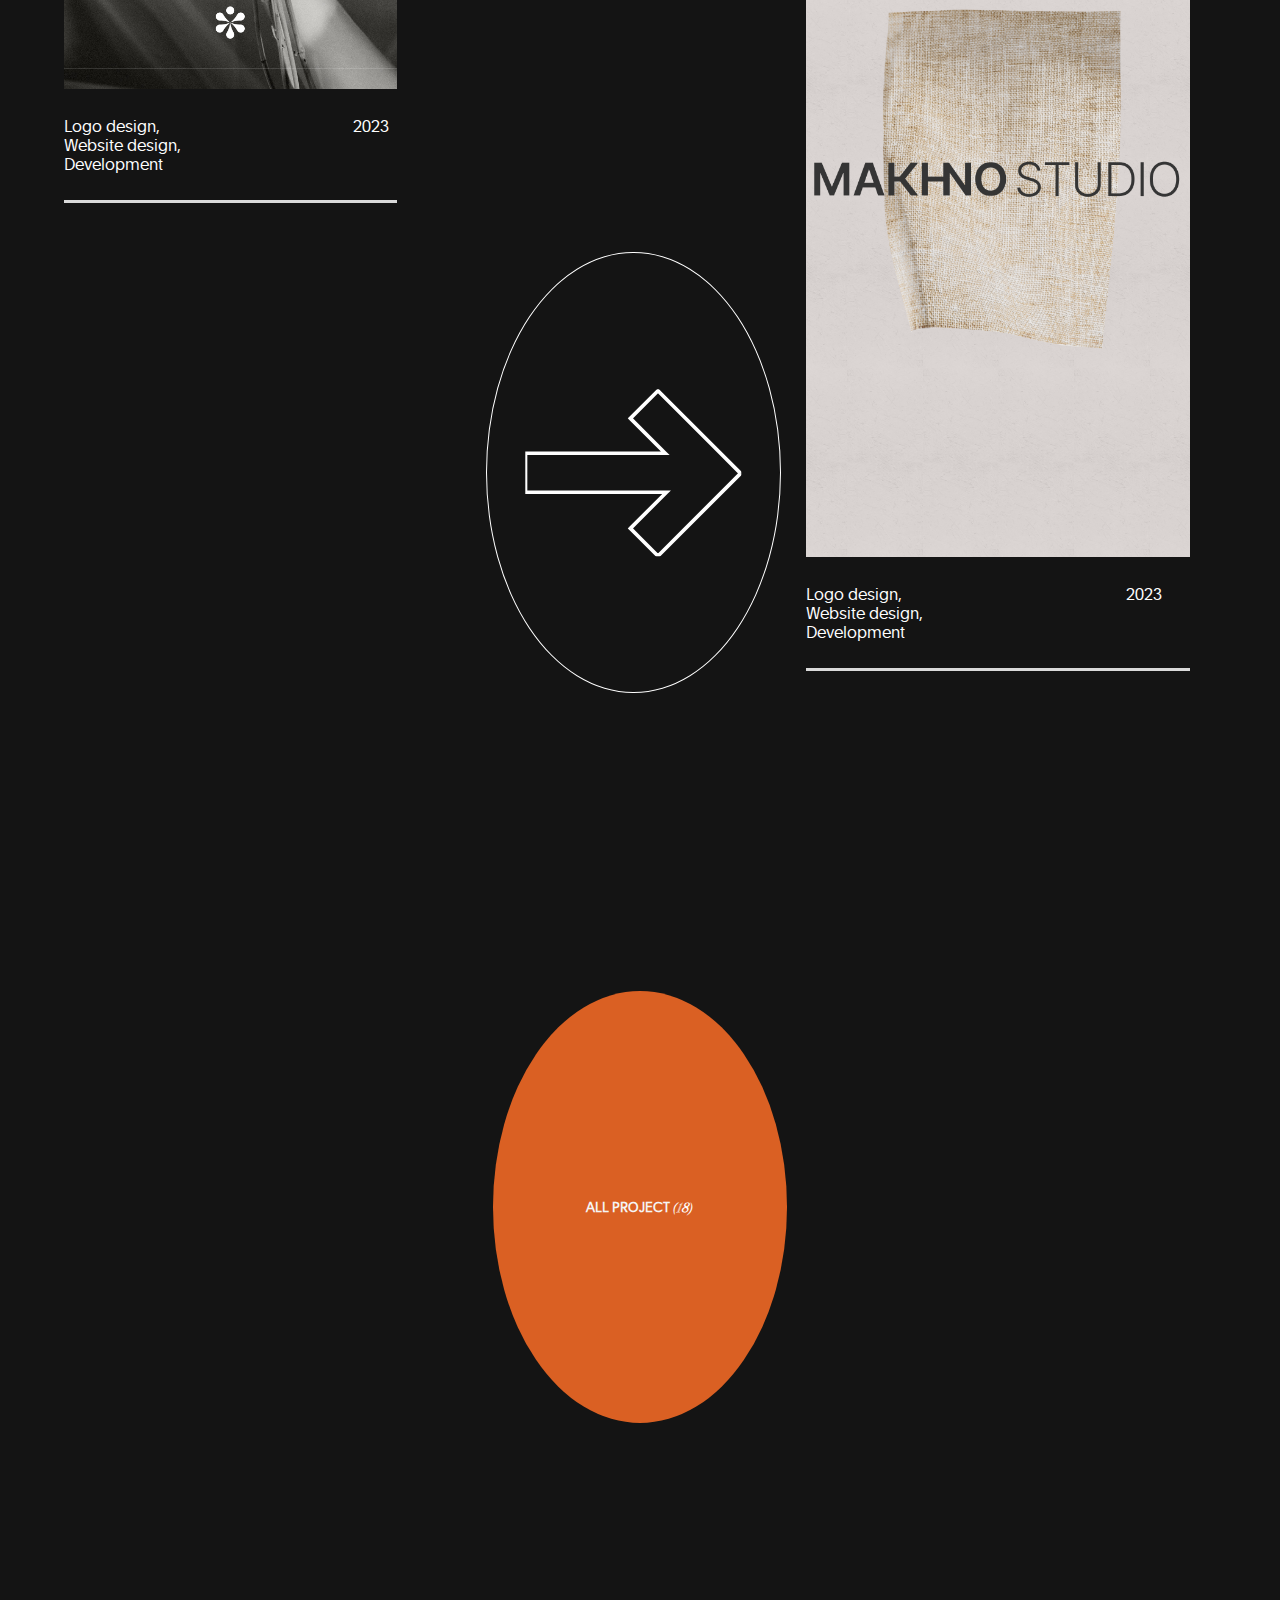
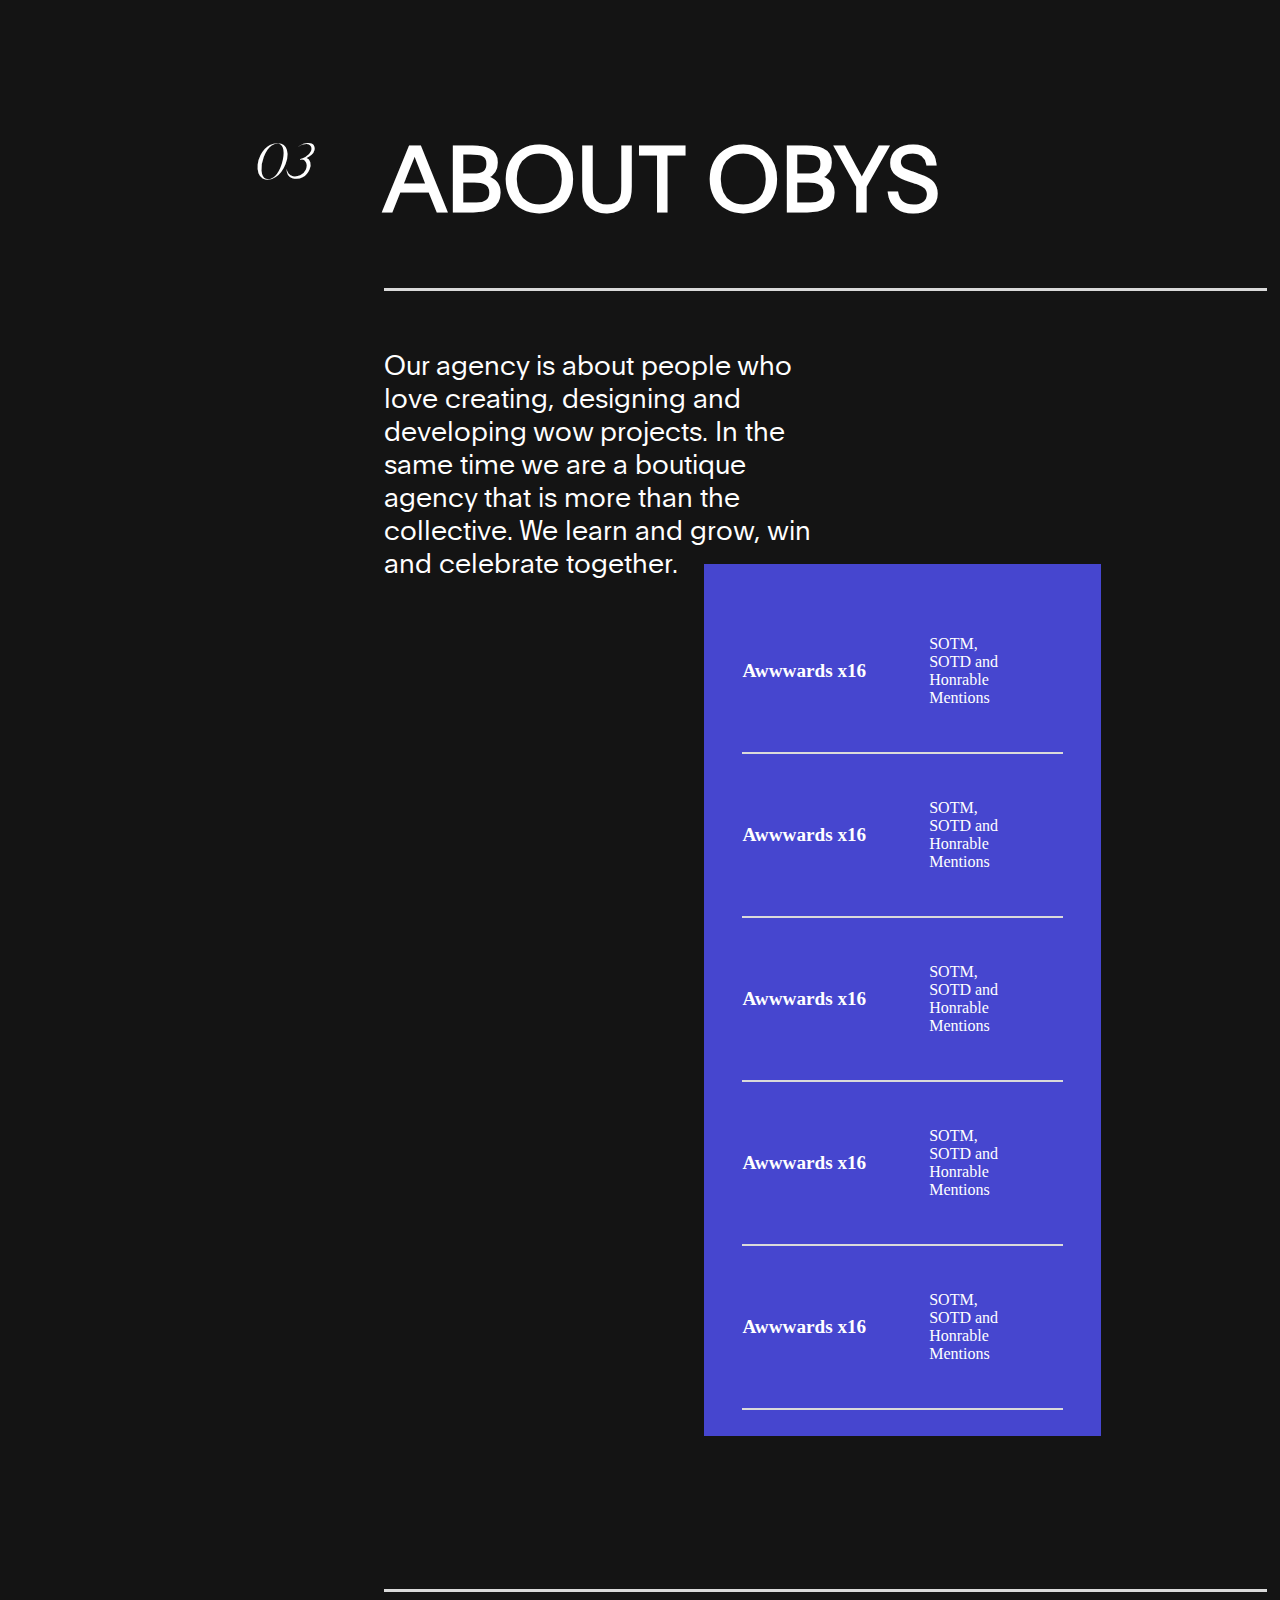
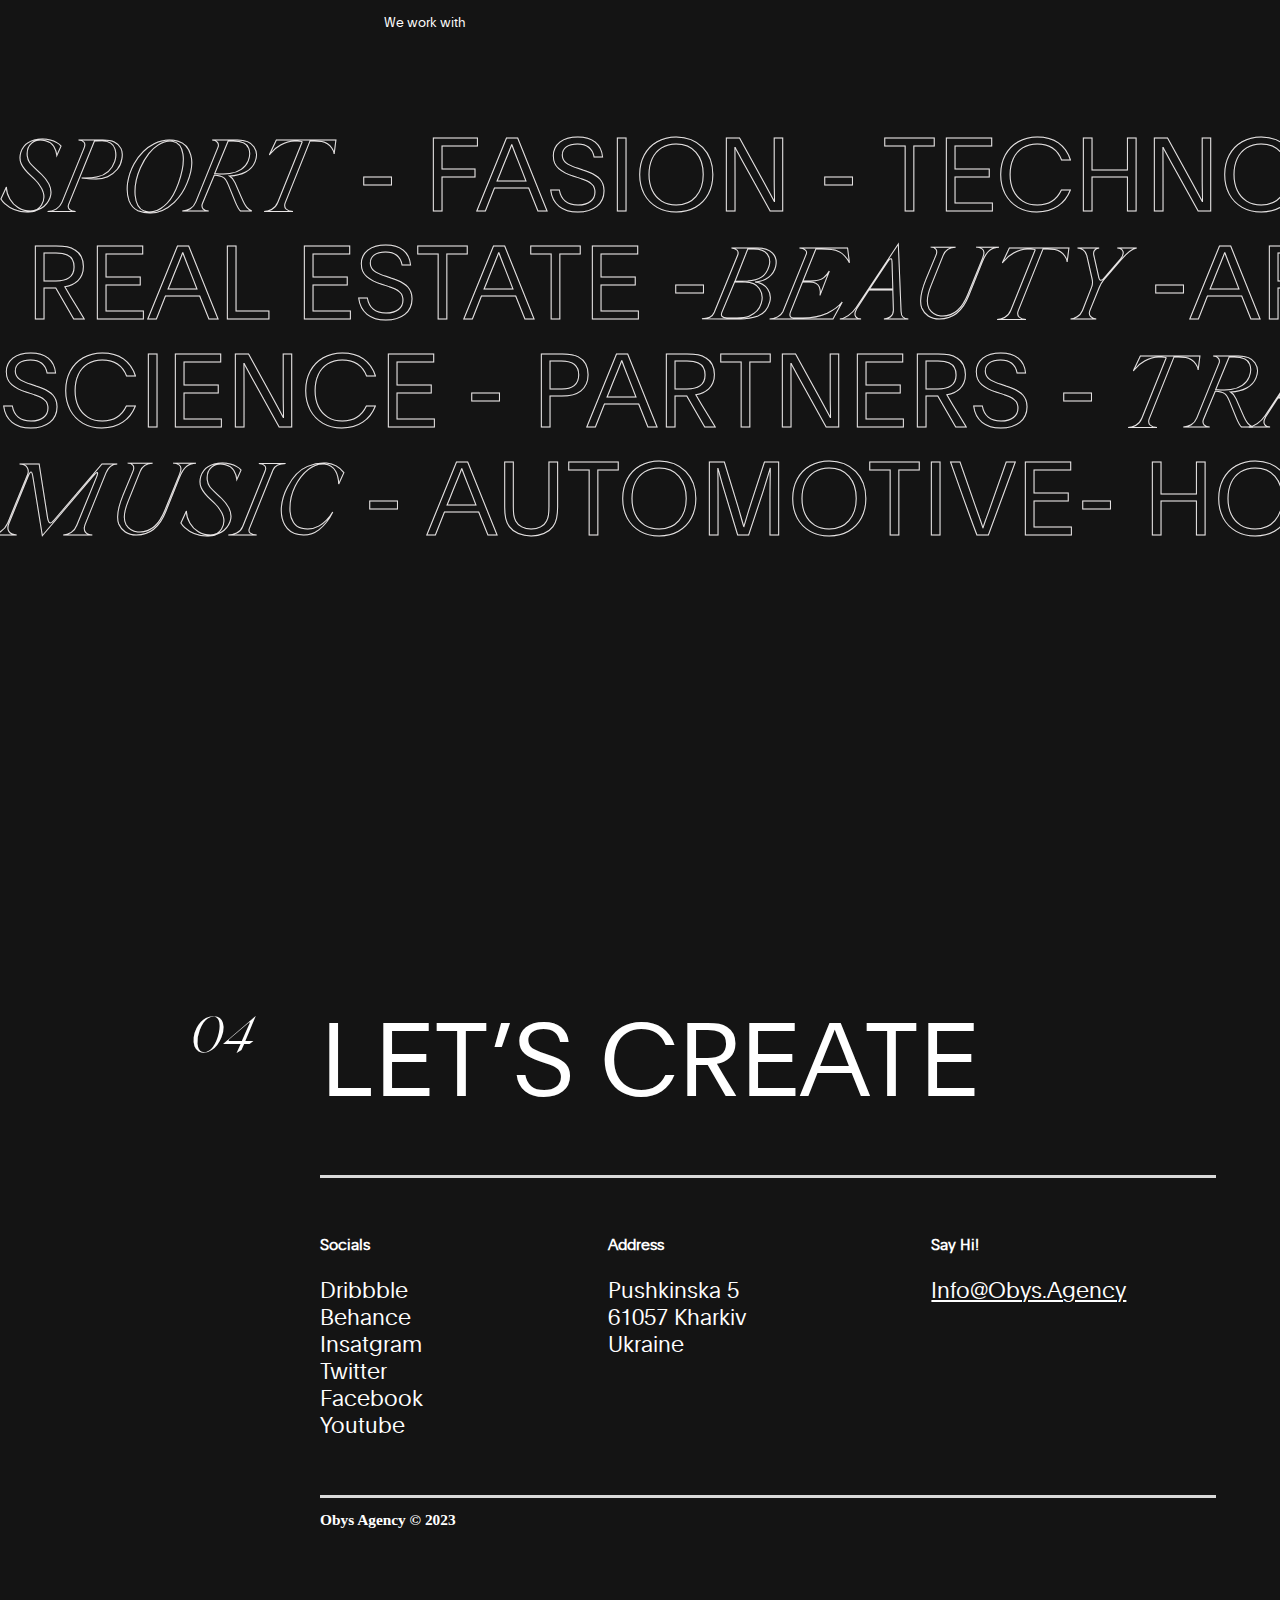
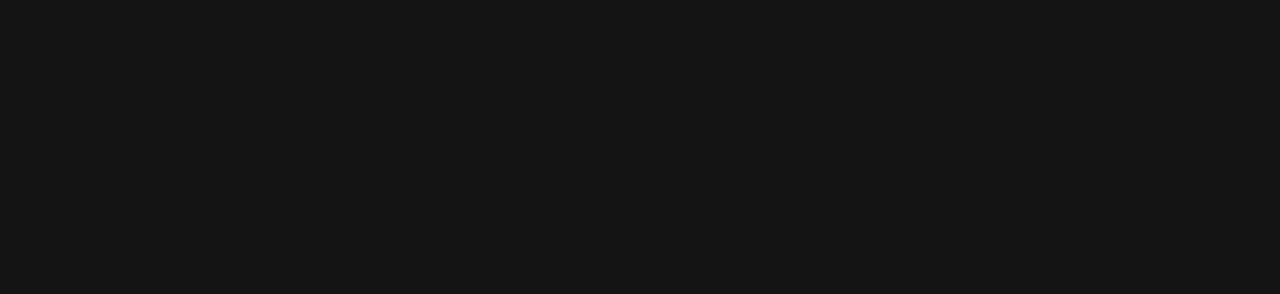
==== commit ca83f7c7: "last update" ====
--- a/index.html
+++ b/index.html
@@ -239,9 +239,7 @@
                     <h1>ABOUT
                         OBYS</h1>
                 </div>
-                <div class="underline-div">
-                    <div class="underline"></div>
-                </div>
+                <div class="underline8"></div>
                 <p>Our
                     agency
                     is
--- a/app.css
+++ b/app.css
@@ -33,7 +33,7 @@
 }
 
 body {
-    /* background-color: rgb(20, 20, 20); */
+    background-color: rgb(20, 20, 20);
     overflow-x: hidden;
 }
 
@@ -356,13 +356,6 @@
     font-size: 2rem;
 }
 
-.underline {
-    height: 0.08vw;
-    width: 100%;
-    background-color: #cfcfcf;
-    margin: 3vw 0vw;
-}
-
 #page3 {
     min-height: 100vh;
     width: 100%;
@@ -379,7 +372,9 @@
 
 }
 
-#page3 .underline {
+.underline {
+    width: 70%;
+    border-bottom: 3px solid #dadada;
     margin-left: 28vw;
 }
 
@@ -624,9 +619,10 @@
 }
 
 .underline-text {
-    height: 0.08vw;
+    /* height: 0.08vw;
     width: 100%;
-    background-color: #cfcfcf;
+    background-color: #cfcfcf; */
+    border-bottom: 3px solid #dadada;
 }
 
 #container-1 {
@@ -716,9 +712,10 @@
 
 
 .underline1 {
-    height: 0.08vw;
+    /* height: 0.08vw;
     width: 100%;
-    background-color: #cfcfcf;
+    background-color: #cfcfcf; */
+    border-bottom: 3px solid #dadada;
     margin-top: -12vh;
 }
 
@@ -792,6 +789,11 @@
 .page4-info h5 {
     font-size: 1.5vw;
     white-space: nowrap;
+}
+
+.underline8 {
+    border-bottom: 3px solid #dadada;
+    margin: 4.5vw 0vw;
 }
 
 #page5 {
@@ -903,9 +905,10 @@
 }
 
 .underline3 {
-    height: 0.08vw;
+    /* height: 0.08vw;
     width: 100%;
-    background-color: #cfcfcf;
+    background-color: #cfcfcf; */
+    border-bottom: 3px solid #dadada;
     margin: 4.5vw 0vw;
 }
 
@@ -1317,9 +1320,10 @@
     }
 
     .underline {
-        height: 0.08vw;
-        width: 100%;
-        background-color: #cfcfcf;
+        /* height: 0.08vw; */
+        width: 100%;
+        /* background-color: #cfcfcf; */
+        border-bottom: 3px solid #dadada;
         margin: 3vw 0vw;
     }
 
@@ -1343,11 +1347,9 @@
 
     }
 
-    .underline-div {
-        padding: 3vw;
-    }
-
-    #page3 .underline {
+    .underline {
+        width: 100%;
+        border-bottom: 3px solid #dadada;
         margin-left: 0vw;
     }
 
@@ -1596,9 +1598,10 @@
     }
 
     .underline-text {
-        height: 0.08vw;
-        width: 100%;
-        background-color: #cfcfcf;
+        /* height: 0.08vw;
+        width: 100%;
+        background-color: #cfcfcf; */
+        border-bottom: 3px solid #dadada;
     }
 
     #container-1 {
@@ -1691,6 +1694,10 @@
         font-weight: 800;
     }
 
+    .underline8 {
+        border-bottom: 3px solid #dadada;
+        margin: 4.5vw 0vw;
+    }
 
 
     .underline1 {
@@ -1971,6 +1978,5 @@
         left: -10vw;
     }
 
-
     /* page 6 end */
 }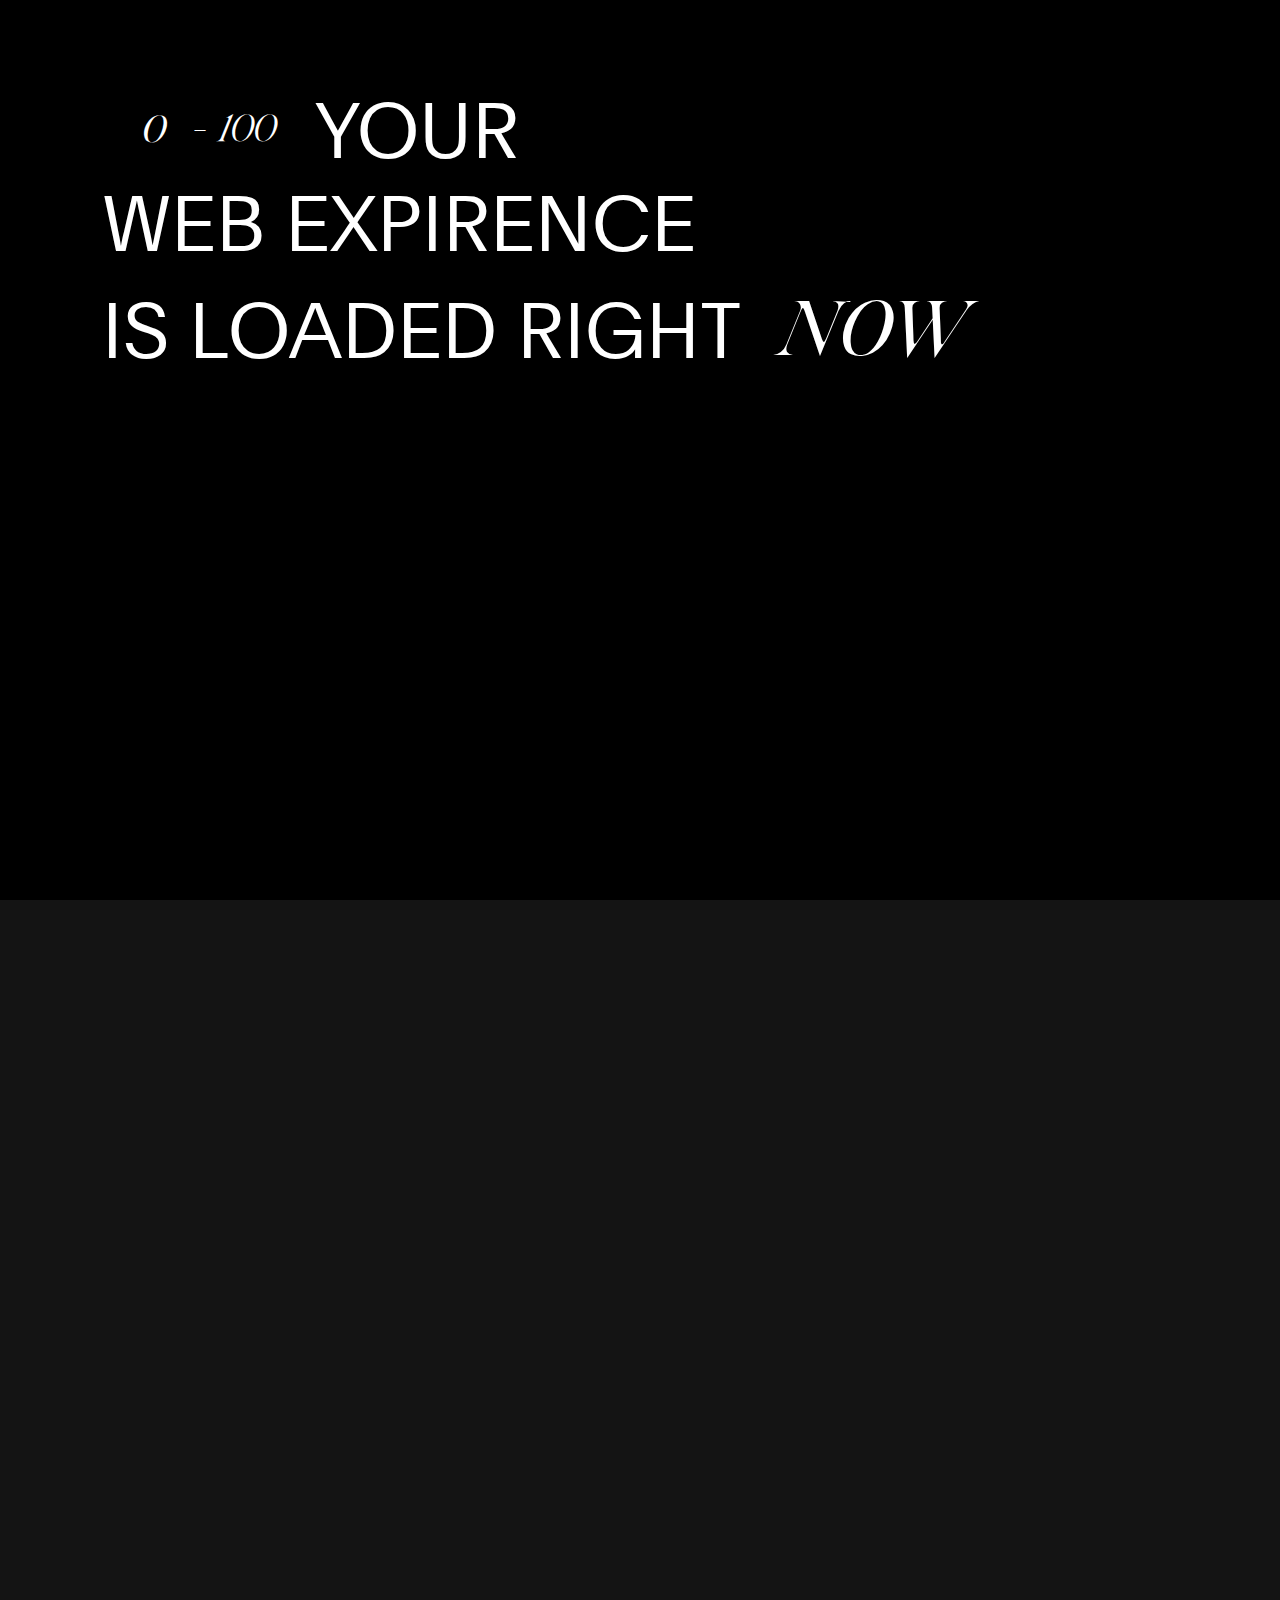
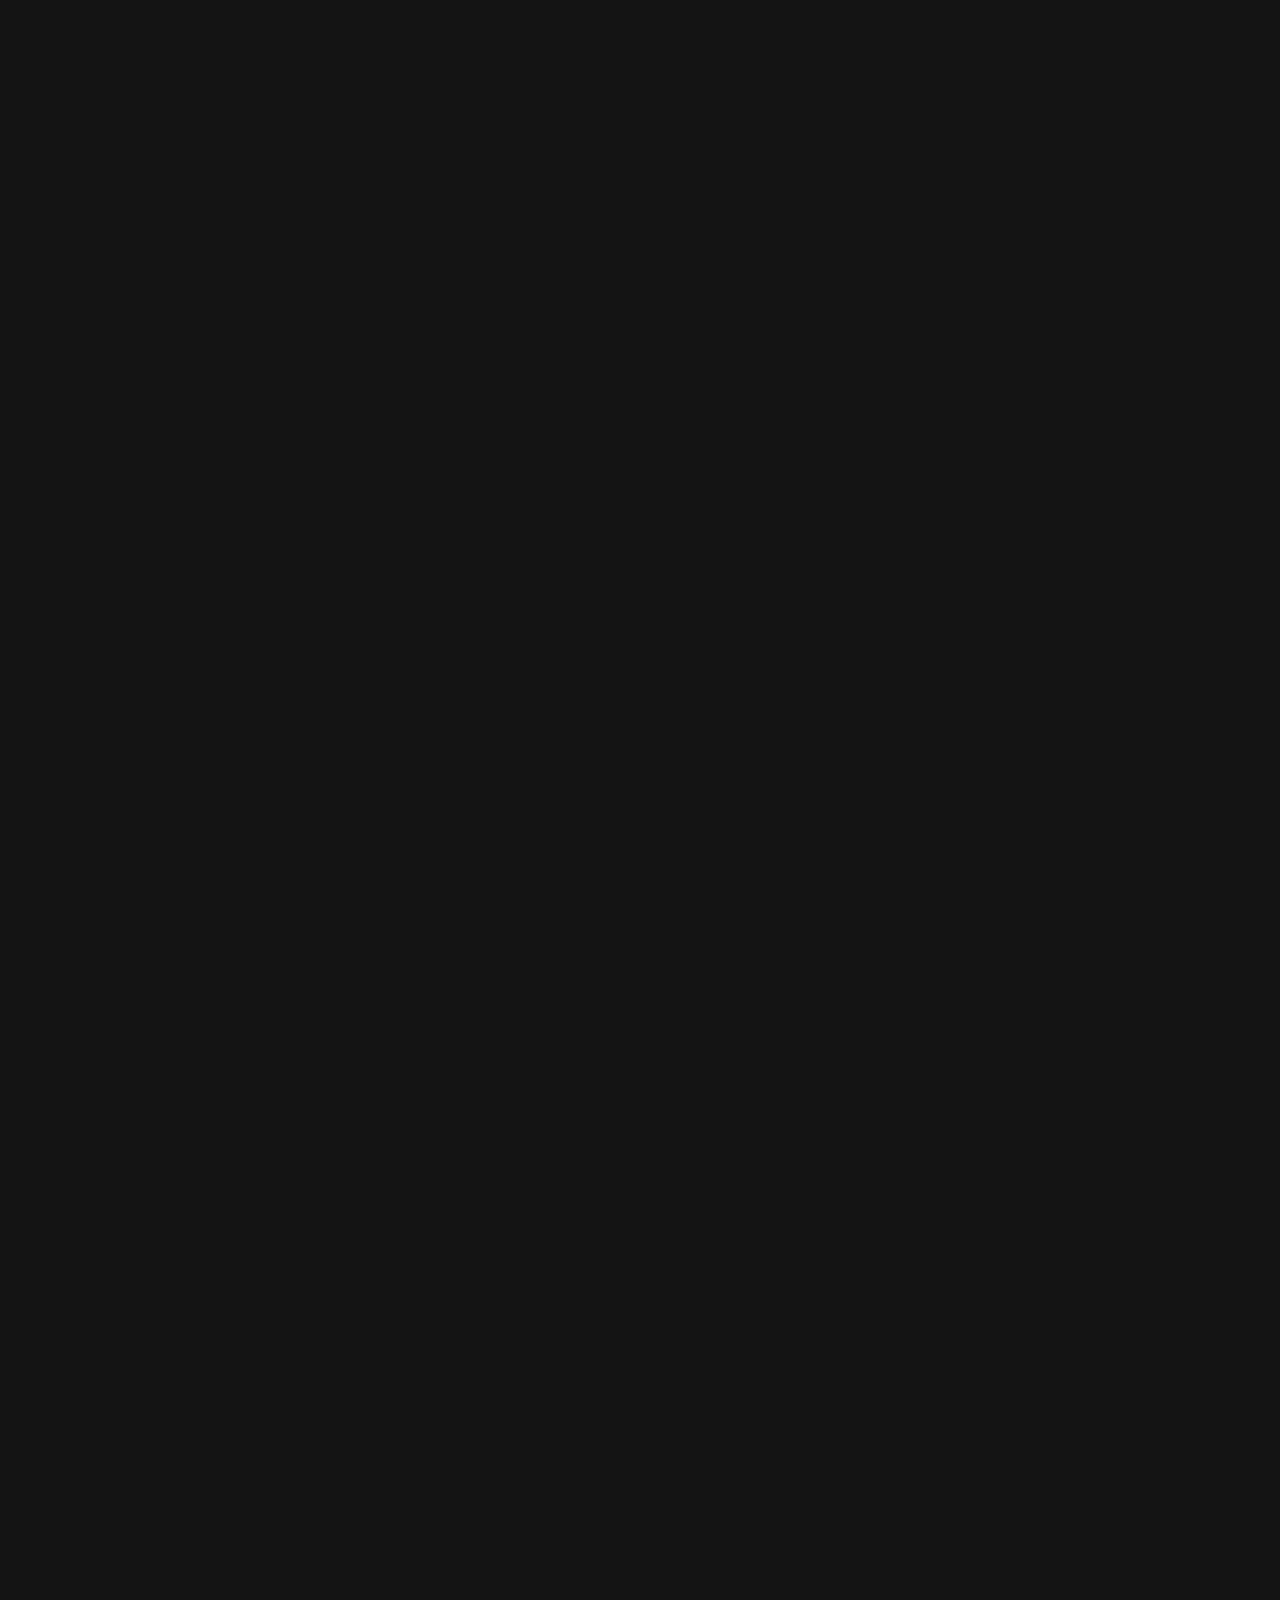
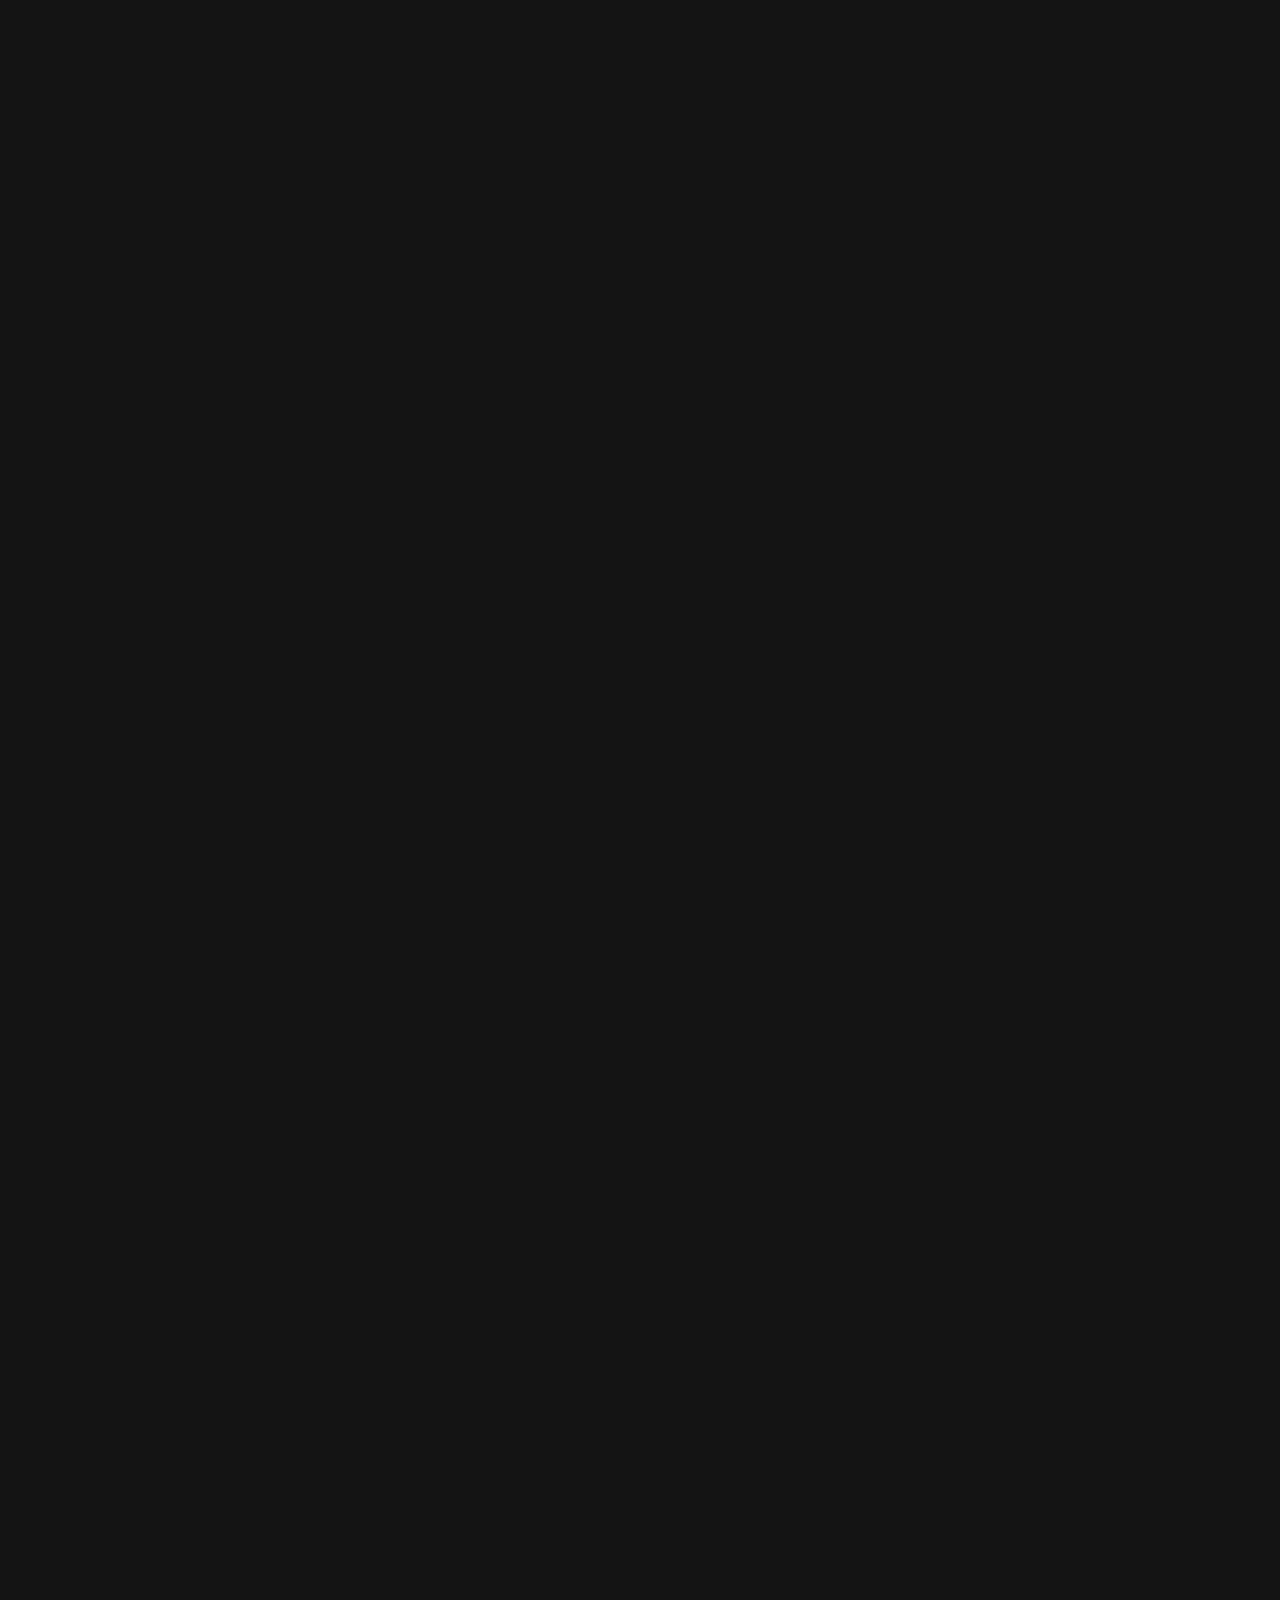
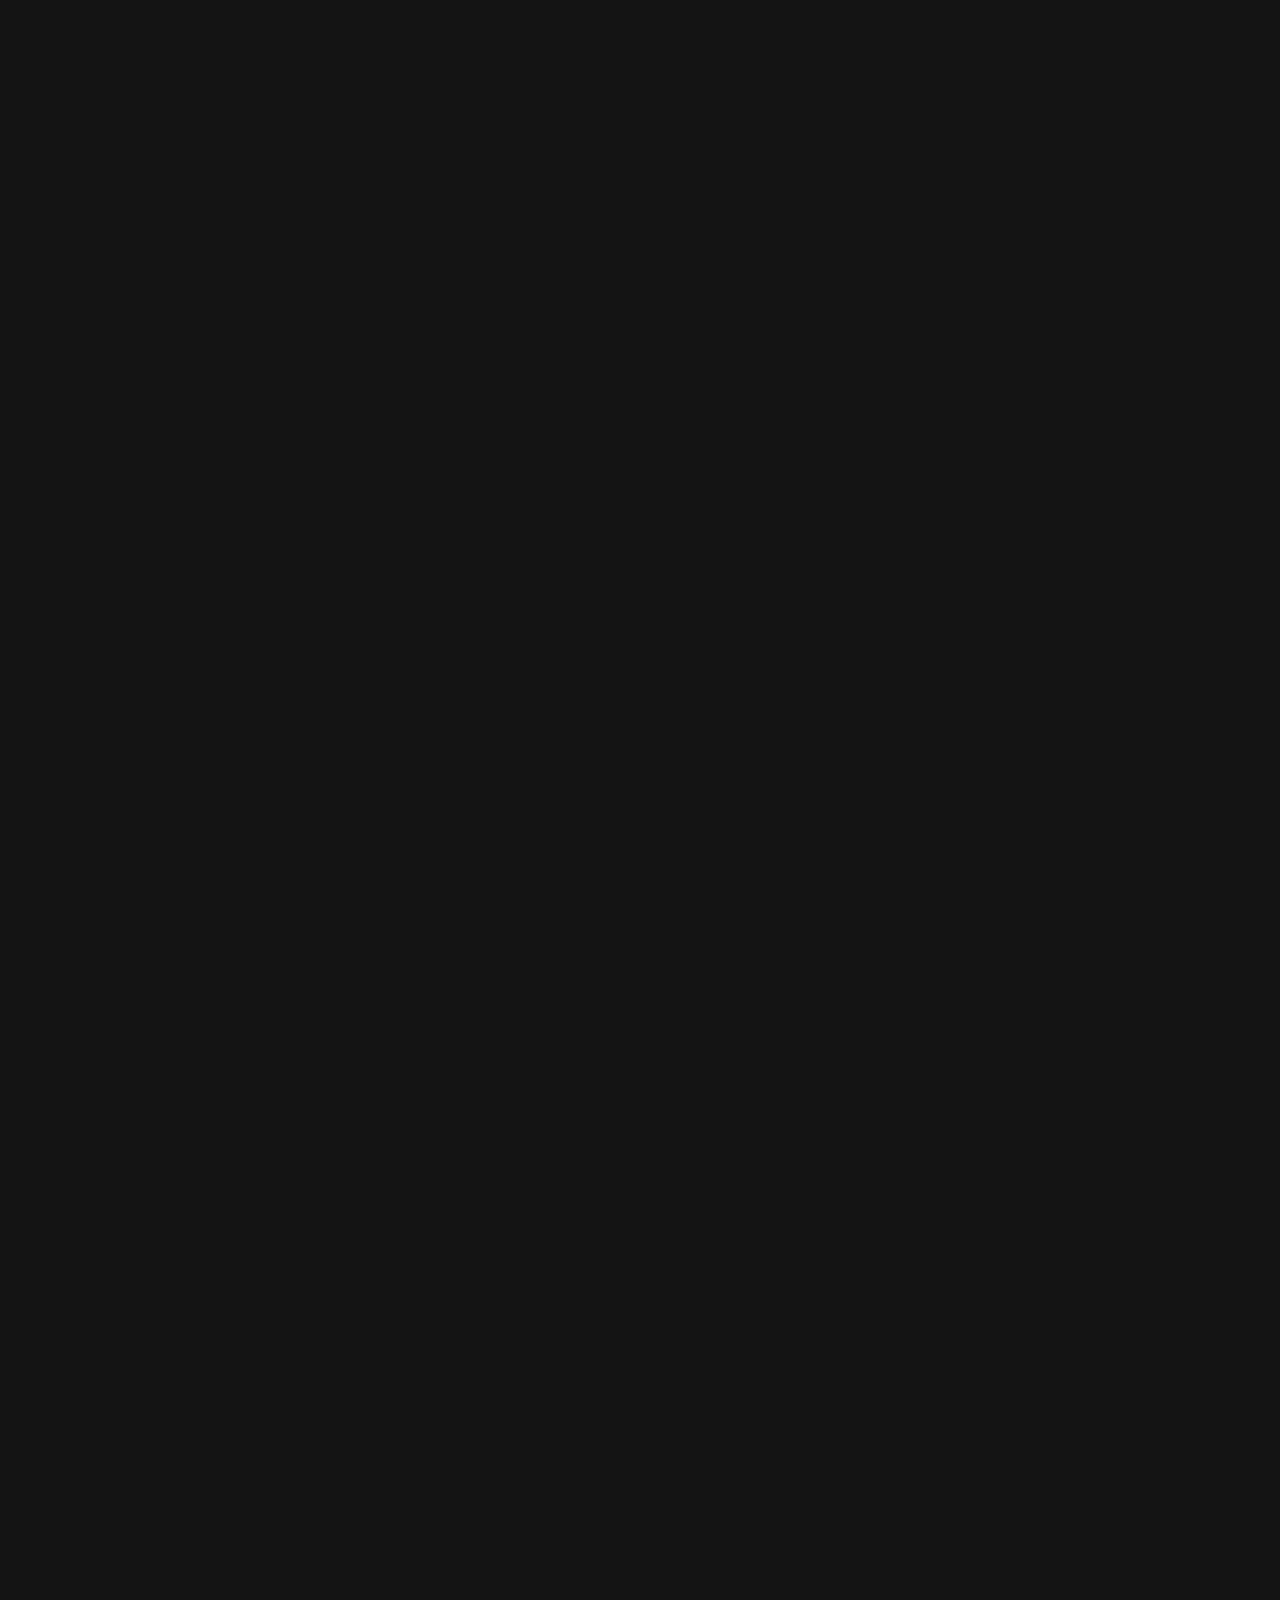
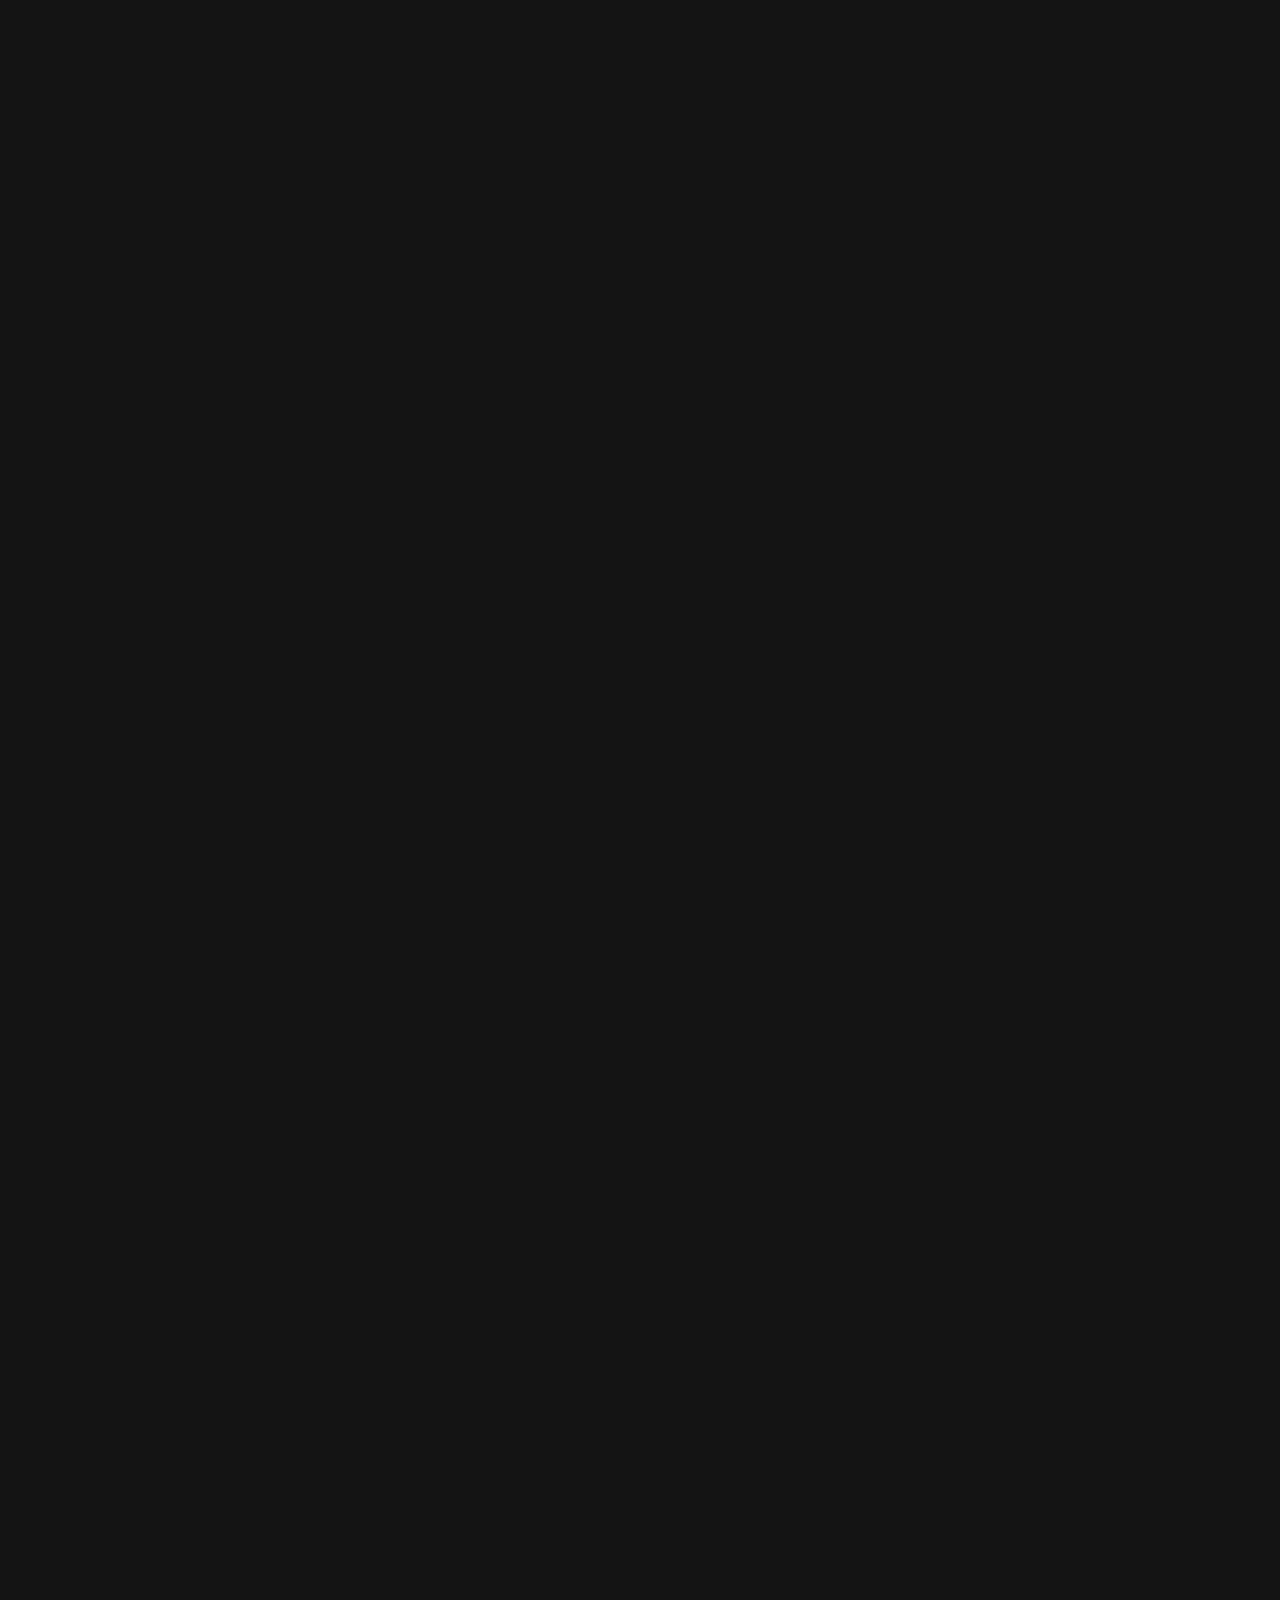
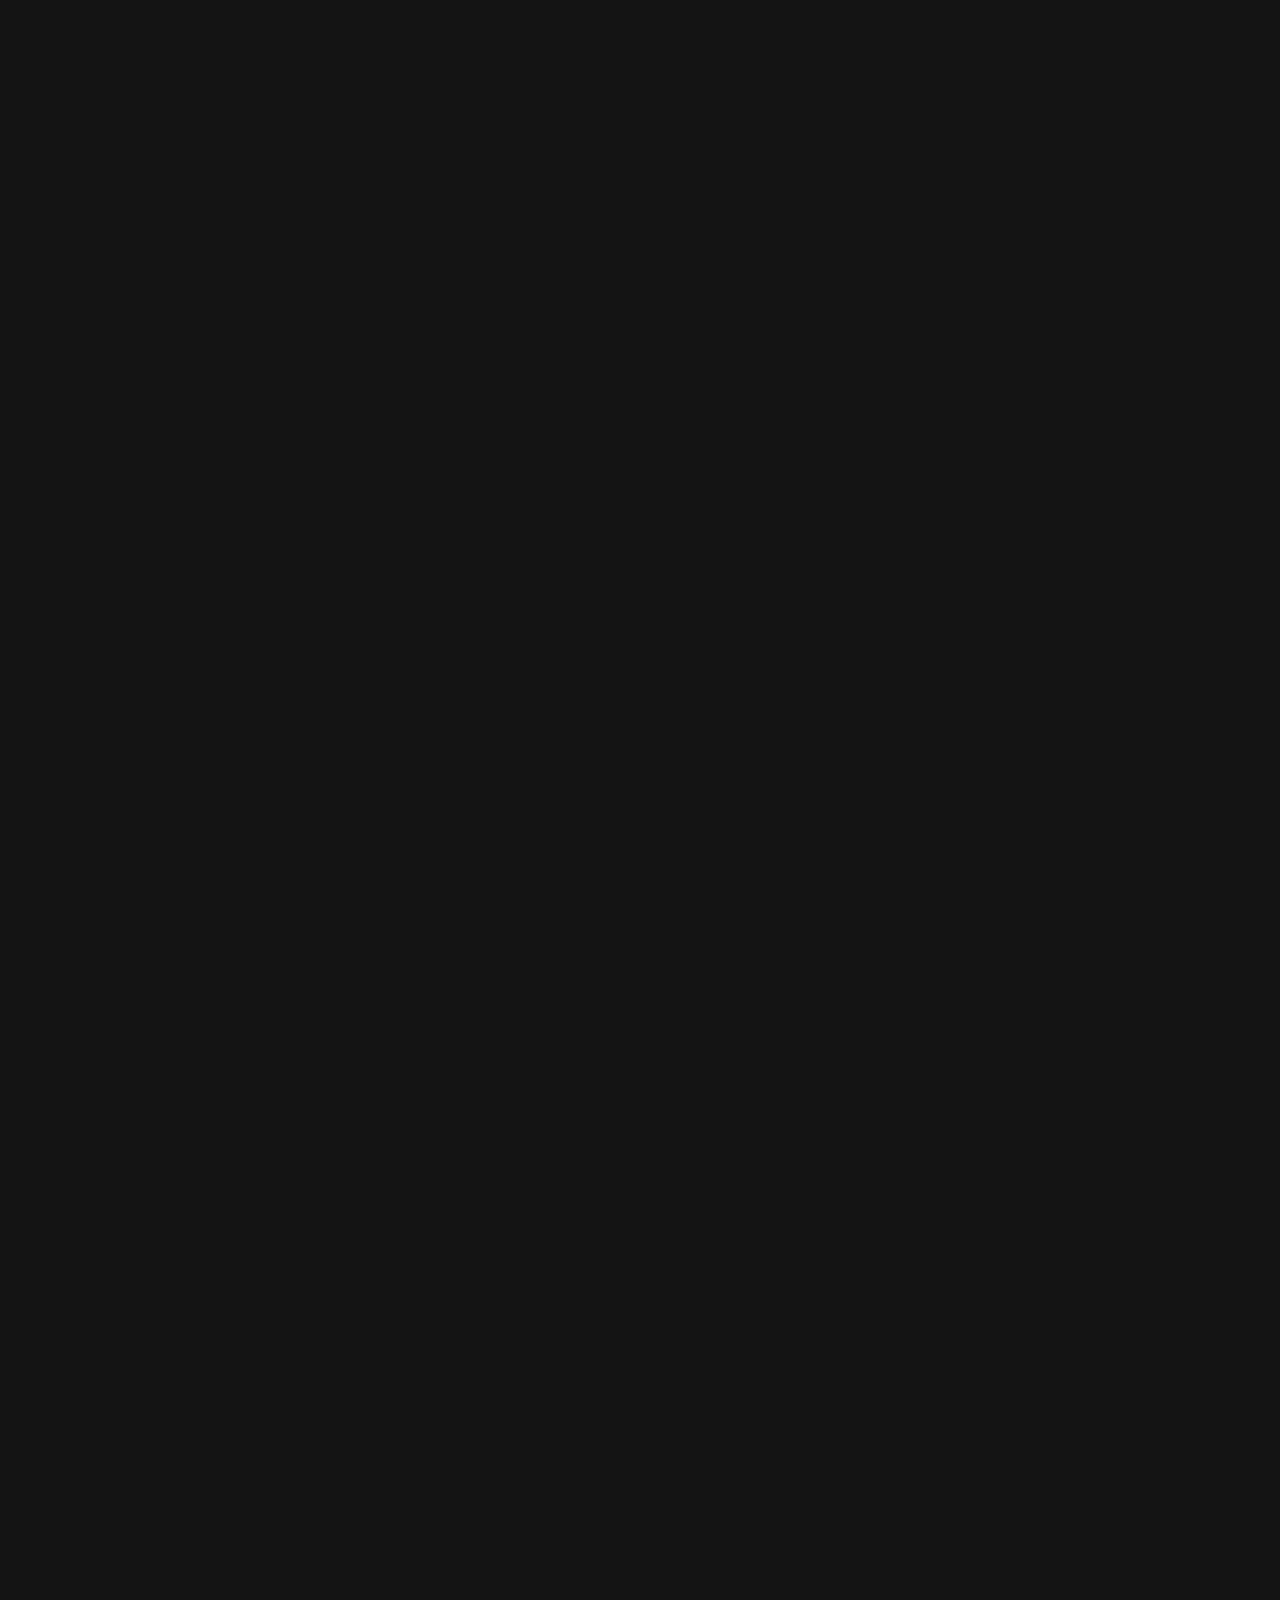
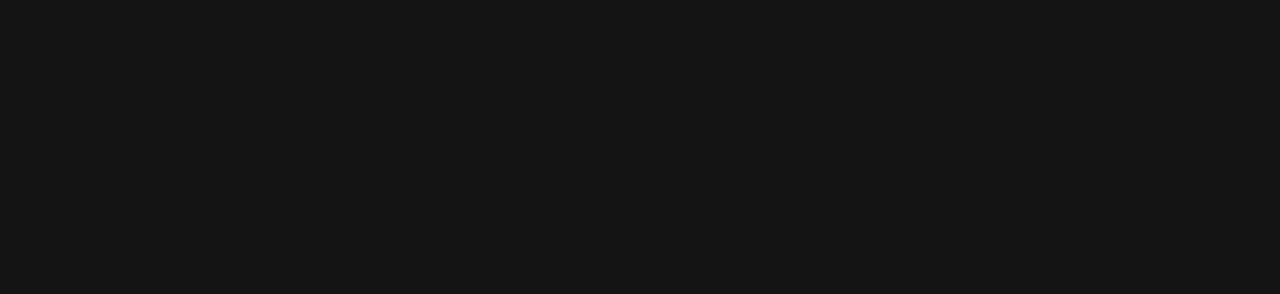
==== commit d47853a4: "full update" ====
--- a/index.html
+++ b/index.html
@@ -37,6 +37,7 @@
     <div id="main">
         <div id="page1" data-scroll>
             <nav class="navbar">
+                <i id="bar" class="ri-menu-line"></i>
                 <div id="logo">
                     <svg class="brand__svg" width="71" height="27" viewBox="0 0 71 27">
                         <path
--- a/app.css
+++ b/app.css
@@ -30,6 +30,7 @@
 body {
     height: 100%;
     width: 100%;
+    overflow-x: hidden;
 }
 
 body {
@@ -223,7 +224,7 @@
     z-index: 999;
 }
 
-nav .nav-link {
+.nav-link {
     display: -webkit-box;
     display: -ms-flexbox;
     display: flex;
@@ -231,6 +232,7 @@
 }
 
 nav .nav-link h4 {
+    text-transform: capitalize;
     font-size: 1.2rem;
     font-weight: 400;
     font-family: font1;
@@ -905,9 +907,6 @@
 }
 
 .underline3 {
-    /* height: 0.08vw;
-    width: 100%;
-    background-color: #cfcfcf; */
     border-bottom: 3px solid #dadada;
     margin: 4.5vw 0vw;
 }
@@ -962,6 +961,11 @@
 ._canvas_container {
     z-index: 999999 !important;
     pointer-events: none;
+}
+
+
+#bar {
+    display: none;
 }
 
 #flag {
@@ -980,6 +984,17 @@
 }
 
 @media (max-width:600px) {
+
+    body {
+        overflow-x: hidden;
+    }
+
+    #bar {
+        display: flex;
+        position: absolute;
+        left: 4vw;
+        font-size: 4.2vh;
+    }
 
     .mousefollower {
         border: 2px solid #fff;
@@ -1143,12 +1158,10 @@
     /* loader end */
 
     #page1 {
-
         height: 64vh;
         width: 100%;
         background-color: rgb(20, 20, 20);
         z-index: 100;
-        /* background-color: red; */
     }
 
     nav {
@@ -1165,19 +1178,35 @@
         margin-bottom: 7vh;
     }
 
-    nav .nav-link {
-        display: none;
-        gap: 2vw;
-    }
-
-    #menu i {
-        font-size: 6.2vw;
+    .nav-link {
+        display: flex;
+        flex-direction: column;
+        position: absolute;
+        gap: 4vh;
+        left: 0;
+        top: 12vh;
+        transform: translateX(-100%);
+        background-color: rgb(20, 20, 20);
+        height: 90vh;
+        width: 100%;
+        align-items: center;
+        transition: all 0.3s linear;
+    }
+
+    .nav-link.showdata {
+        transform: translateX(0vh);
+        transition: all 0.3s linear;
     }
 
     nav .nav-link h4 {
-        font-size: 1.2rem;
+        text-transform: capitalize;
+        font-size: 1.7rem;
         font-weight: 400;
         font-family: font1;
+    }
+
+    nav .nav-link :nth-child(1) {
+        margin-top: 11vh;
     }
 
     #page1-container {
@@ -1188,19 +1217,10 @@
         height: fit-content;
         overflow: hidden;
         padding: 13vh 0vw;
-        /* display: flex;
-        align-items: center; */
         z-index: 999;
     }
 
     .hero {
-        /* width: 100vw; */
-        /* margin-left: 30%; */
-        /* height: fit-content;
-        overflow: hidden;
-        display: flex;
-        align-items: center;
-        z-index: 999; */
         height: -webkit-fit-content;
         height: -moz-fit-content;
         height: fit-content;
@@ -1294,12 +1314,12 @@
 
     #video-cursor {
         position: absolute;
-        width: 10vw;
+        width: 15vw;
         top: 50%;
-        height: 10vh;
+        height: 15vw;
         border-radius: 50%;
         background-color: rgb(255, 92, 33);
-        z-index: 999;
+        z-index: 99;
         display: -webkit-box;
         display: -ms-flexbox;
         display: flex;
@@ -1633,7 +1653,7 @@
     #circle-project {
         background-color: #da6023;
         width: 47vw;
-        height: 33vh;
+        height: 47vw;
         border-radius: 50%;
         position: relative;
         display: -webkit-box;
